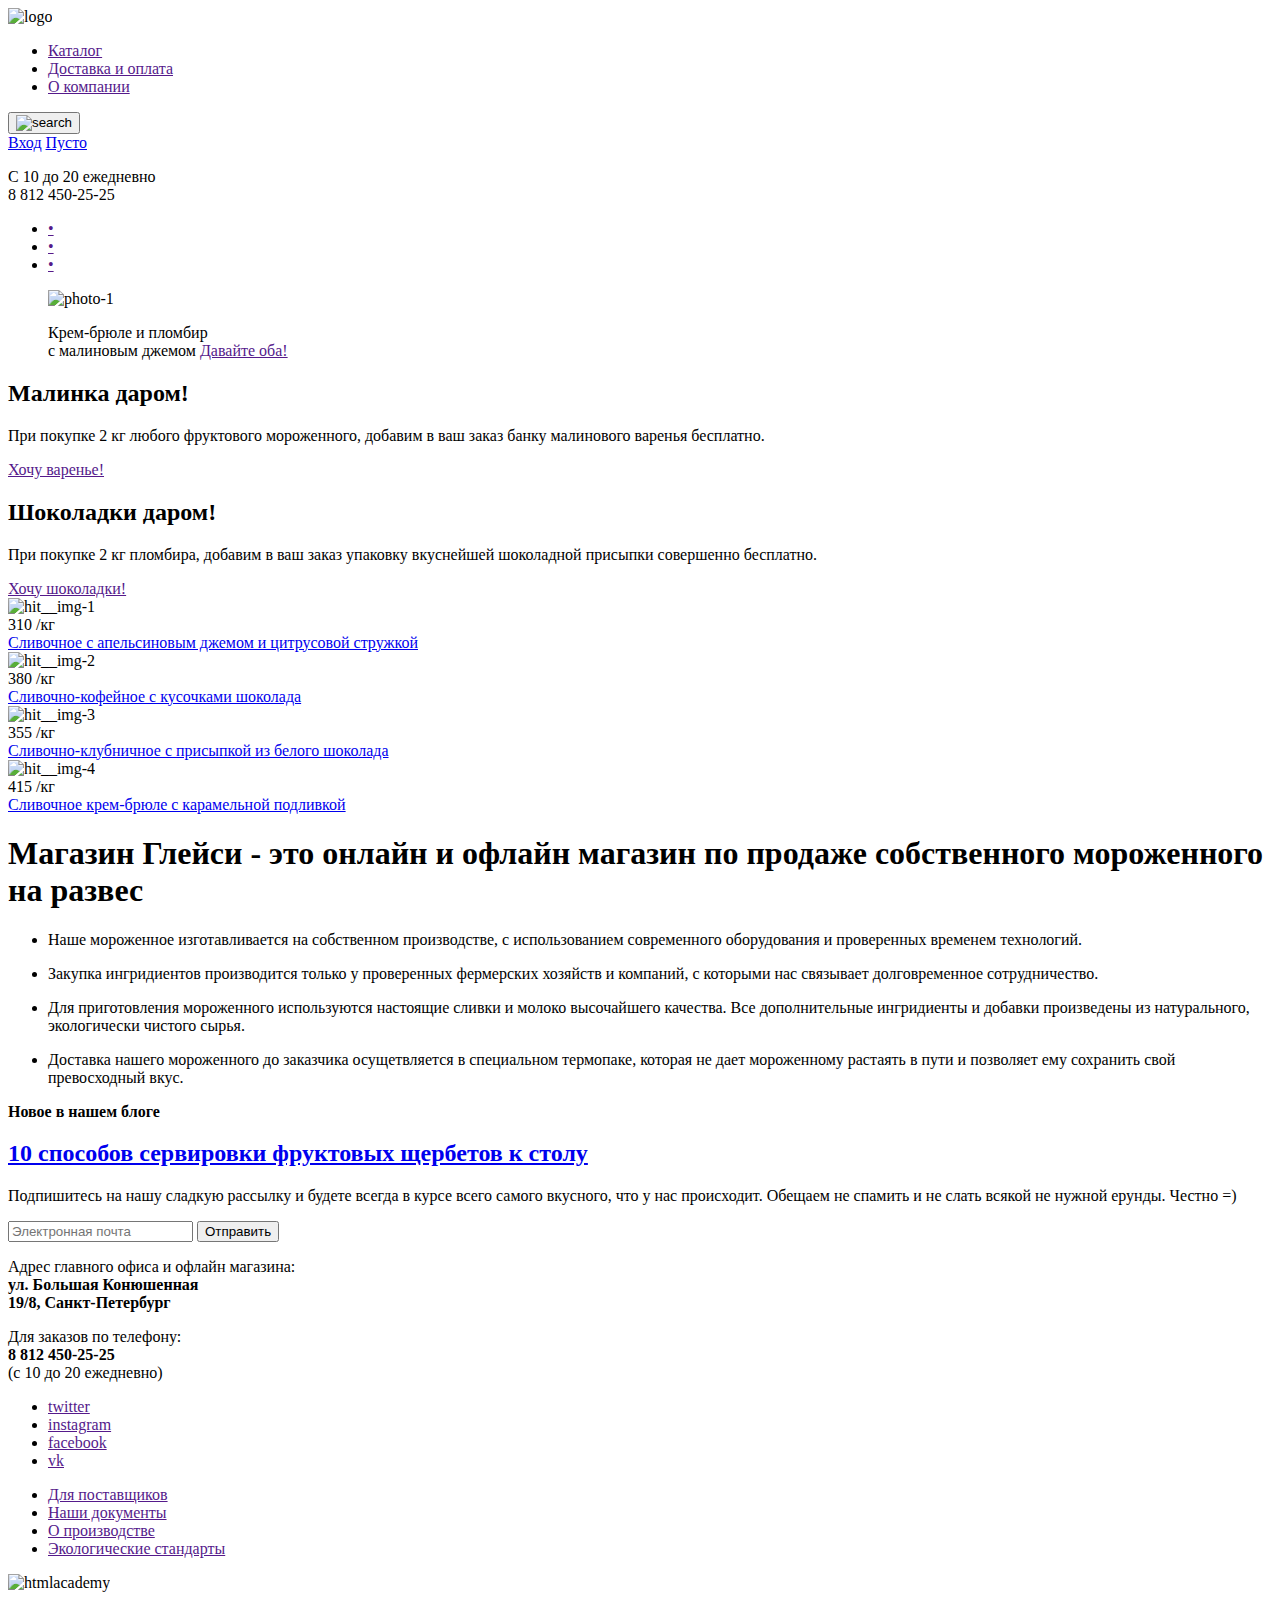
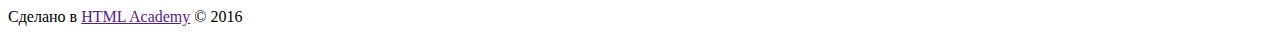
==== index.html @ 2b4bffb8 "first commit" ====
<!DOCTYPE html>
<html lang="ru">
	<head>
		<meta charset="utf-8">
		<title>HTML Academy: Глейси</title>
	</head>
	<body>
		<header class="header">
			<div class="header__logo">
				<img src="http://placehold.it/120x50" width="120" height="50" alt="logo">
			</div>
			<nav class="header-topmenu">
				<ul class="header__topmenu-list">
					<li><a href="">Каталог</a></li>
					<li><a href="">Доставка и оплата</a></li>
					<li><a href="">О компании</a></li>
				</ul>
			</nav>
			<div class="header__btns-block">
				<button class="header__search"><img src="http://placehold.it/20x20" width="20" height="20" alt="search">
			</div></button>
				<a href="#" class="header__login">Вход</a>
				<a href="#" class="header__cart">Пусто</a>
			</div>
			<div class="header__worktime">
				<p>С 10 до 20 ежедневно<br>
					<span>8 812 450-25-25</span>
				</p>
			</div>
		</header>

		<main class="content">
			<section class="slider">
				<ul class="slider__nav">
					<li class="slider__list-1 active"><a href="">&#8226;</a></li>
					<li class="slider__list-2"><a href="">&#8226;</a></li>
					<li class="slider__list-3"><a href="">&#8226;</a></li>
				</ul>
				<figure class="slider__images">
					<img class="slider__img" src="http://placehold.it/800x600.jpg" width="800" height="600" alt="photo-1" />
					<figcaption>
						<p>Крем-брюле и пломбир<br>
						с малиновым джемом
							<a class="slider__readmore" href="">Давайте оба!</a>
						</p>
					</figcaption>
				</figure>
			</section>

			<section class="actions">
				<div class="actions__leftban">
					<h2 class="actions__leftban-header">Малинка даром!</h2>
					<p class="actions__leftban-desc">При покупке 2 кг любого фруктового мороженного, добавим в ваш заказ банку малинового варенья бесплатно.</p>
					<a class="actions__leftban-link" href="">Хочу варенье!</a>
				</div>
				<div class="actions__rightban">
					<h2 class="actions__rightban-header">Шоколадки даром!</h2>
					<p class="actions__rightban-desc">При покупке 2 кг пломбира, добавим в ваш заказ упаковку вкуснейшей шоколадной присыпки совершенно бесплатно.</p>
					<a class="actions__rightban-link" href="">Хочу шоколадки!</a>
				</div>
			</section>

			<section class="hits">
				<div class="hit__item">
					<div class="hit__img">
						<img src="http://placehold.it/350x350.jpg" width="350" height="350" alt="hit__img-1">
					</div>
					<div class="hit__price">310 /кг</div>
					<div class="hit__desc"><a href="#">Сливочное с апельсиновым джемом и цитрусовой стружкой</a></div>
				</div>
				<div class="hit__item">
					<div class="hit__img">
						<img src="http://placehold.it/350x350.jpg" width="350" height="350" alt="hit__img-2">
					</div>
					<div class="hit__price">380 /кг</div>
					<div class="hit__desc"><a href="#">Сливочно-кофейное с кусочками шоколада</a></div>
				</div>
				<div class="hit__item">
					<div class="hit__img">
						<img src="http://placehold.it/350x350.jpg" width="350" height="350" alt="hit__img-3">
					</div>
					<div class="hit__price">355  /кг</div>
					<div class="hit__desc"><a href="#">Сливочно-клубничное с присыпкой из белого шоколада</a></div>
				</div>
				<div class="hit__item">
					<div class="hit__img">
						<img src="http://placehold.it/350x350.jpg" width="350" height="350" alt="hit__img-4">
					</div>
					<div class="hit__price">415 /кг</div>
					<div class="hit__desc"><a href="#">Сливочное крем-брюле с карамельной подливкой</a></div>
				</div>
			</section>

			<section class="about">
				<h1 class="about__header">
					Магазин Глейси - это онлайн и офлайн магазин по продаже собственного мороженного на развес
				</h1>
				<ul class="about__list">
					<li class="about__item-1">
						<p>
							<span class="about__icons"></span>
							Наше мороженное изготавливается на собственном производстве, с использованием современного оборудования и проверенных временем технологий.
						</p>
					</li>
					<li class="about__item-2">
						<p>
							<span class="about__icons"></span>
							Закупка ингридиентов производится только у проверенных фермерских хозяйств и компаний, с которыми нас связывает долговременное сотрудничество.
						</p>
					</li>
					<li class="about__item-3">
						<p>
							<span class="about__icons"></span>
							Для приготовления мороженного используются настоящие сливки и молоко высочайшего качества. Все дополнительные ингридиенты и добавки произведены из натурального, экологически чистого сырья.
						</p>
					</li>
					<li class="about__item-4">
						<p>
							<span class="about__icons"></span>
							Доставка нашего мороженного до заказчика осущетвляется в специальном термопаке, которая не дает мороженному растаять в пути и позволяет ему сохранить свой превосходный вкус.
						</p>
					</li>
				</ul>
			</section>

			<section class="news">
				<div class="news__last">
				<b class="news__name">Новое в нашем блоге</b>
				<h2 class="news__header">
					<a href="#">10 способов сервировки фруктовых щербетов к столу</a>
				</h2>
				</div>
				<div class="news__sendmail">
					<p>Подпишитесь на нашу сладкую рассылку и будете всегда в курсе всего самого вкусного, что у нас происходит. Обещаем не спамить и не слать всякой не нужной ерунды. Честно =)</p>
					<form action="#" class="news__form" method="post">
						<input type="text" name="email" placeholder="Электронная почта">
						<button type="submit">Отправить</button>
					</form>
				</div>
			</section>

			<section class="map">
				<div class="map__script">
					<script>

					</script>
				</div>
				<div class="map__address">
					<p>Адрес главного офиса и офлайн магазина:<br>
						<strong>ул. Большая Конюшенная<br>
						19/8, Санкт-Петербург</strong>
					</p>
					<p>Для заказов по телефону:<br>
						<strong>8 812 450-25-25</strong><br>
						(с 10 до 20 ежедневно)
					</p>
					<a href="" class="map__form-link"></a>
				</div>
			</section>

		</main>

		<footer class="footer">
			<div class="footer__social">
				<ul class="footer__social-list">
					<li><a class="footer__social-link footer__twitter" href="">twitter</a></li>
					<li><a class="footer__social-link footer__instagram" href="">instagram</a></li>
					<li><a class="footer__social-link footer__facebook" href="">facebook</a></li>
					<li><a class="footer__social-link footer__vk" href="">vk</a></li>
				</ul>
			</div>
			<nav class="footer__bootmenu">
				<ul class="footer__bootmenu-list">
					<li class="active"><a href="">Для поставщиков</a></li>
					<li><a href="">Наши документы</a></li>
					<li><a href="">О производстве</a></li>
					<li><a href="">Экологические стандарты</a></li>
				</ul>
			</nav>
			<div class="footer__copiright">
				<img src="http://placehold.it/120x50" width="80" height="40" alt="htmlacademy">
				<p>Сделано в <a href="">HTML Academy</a> &copy; 2016</p>
			</div>
		</footer>
	</body>
</html>
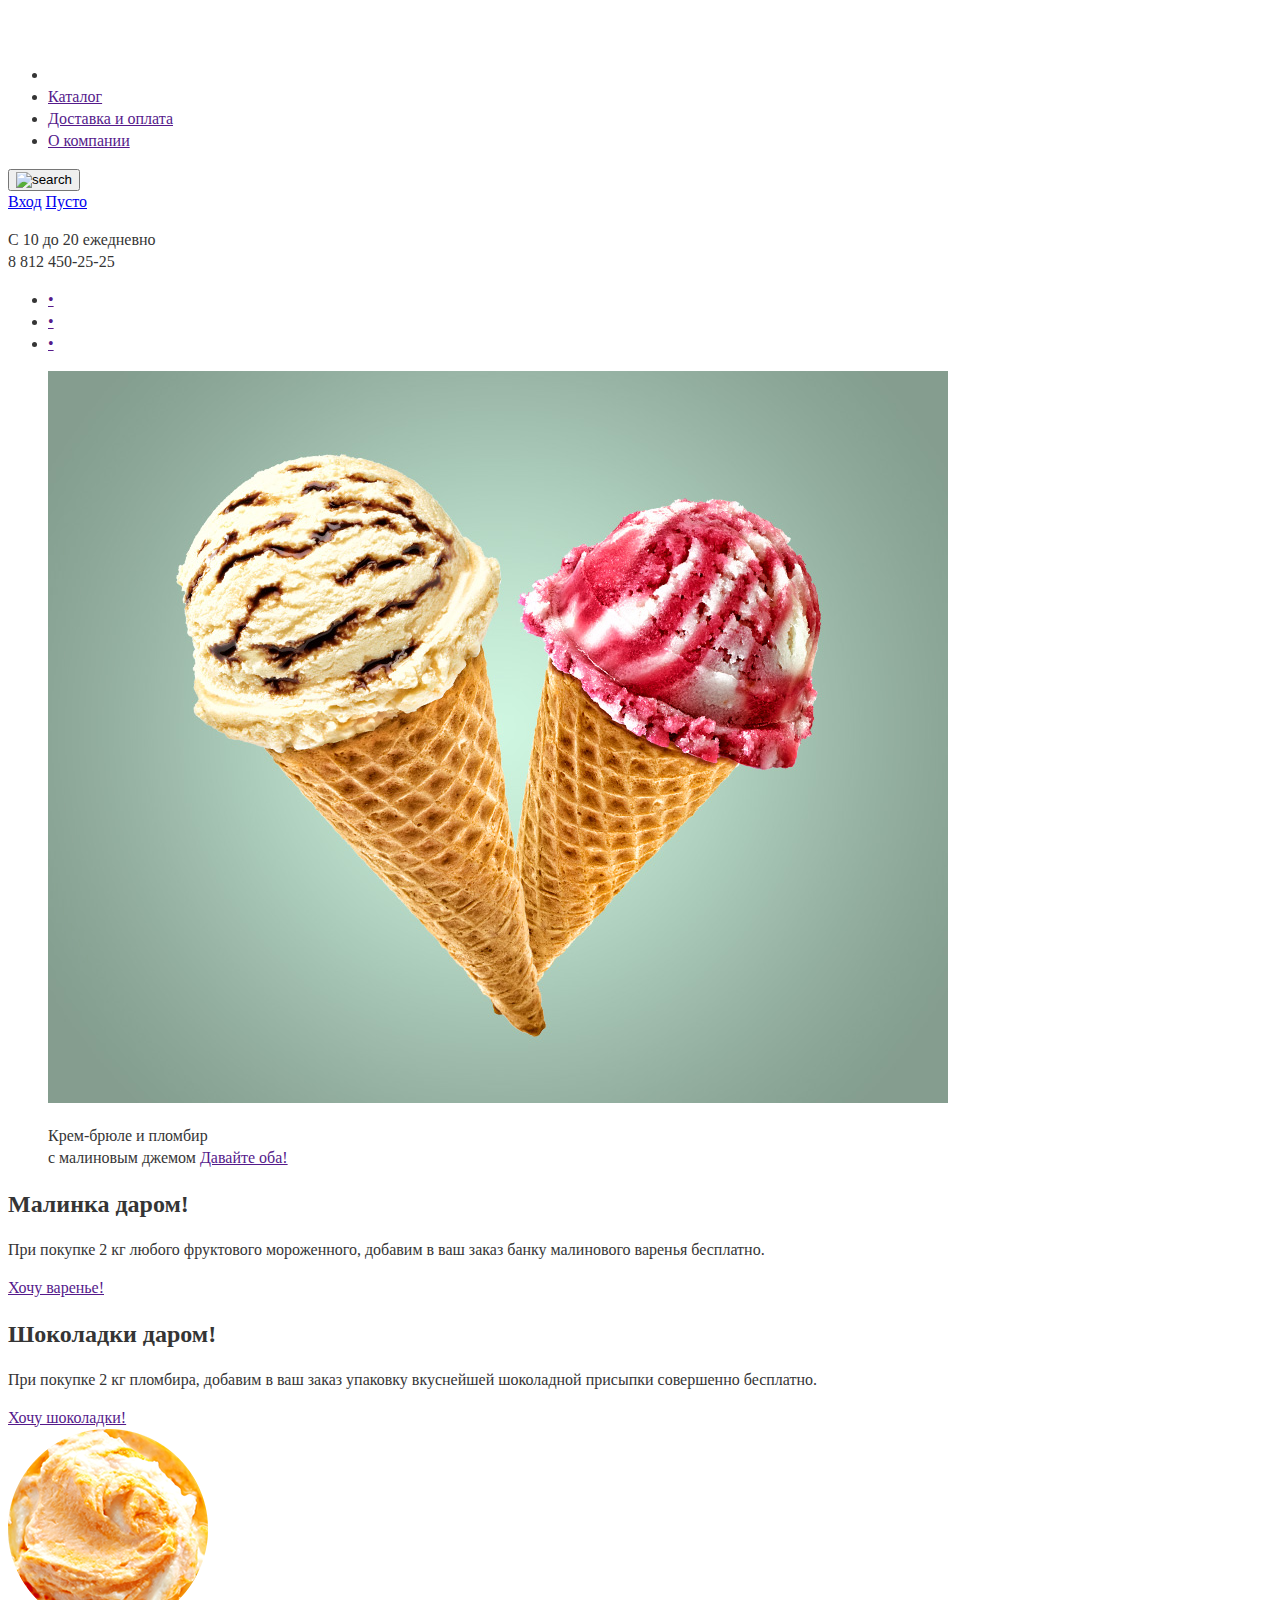
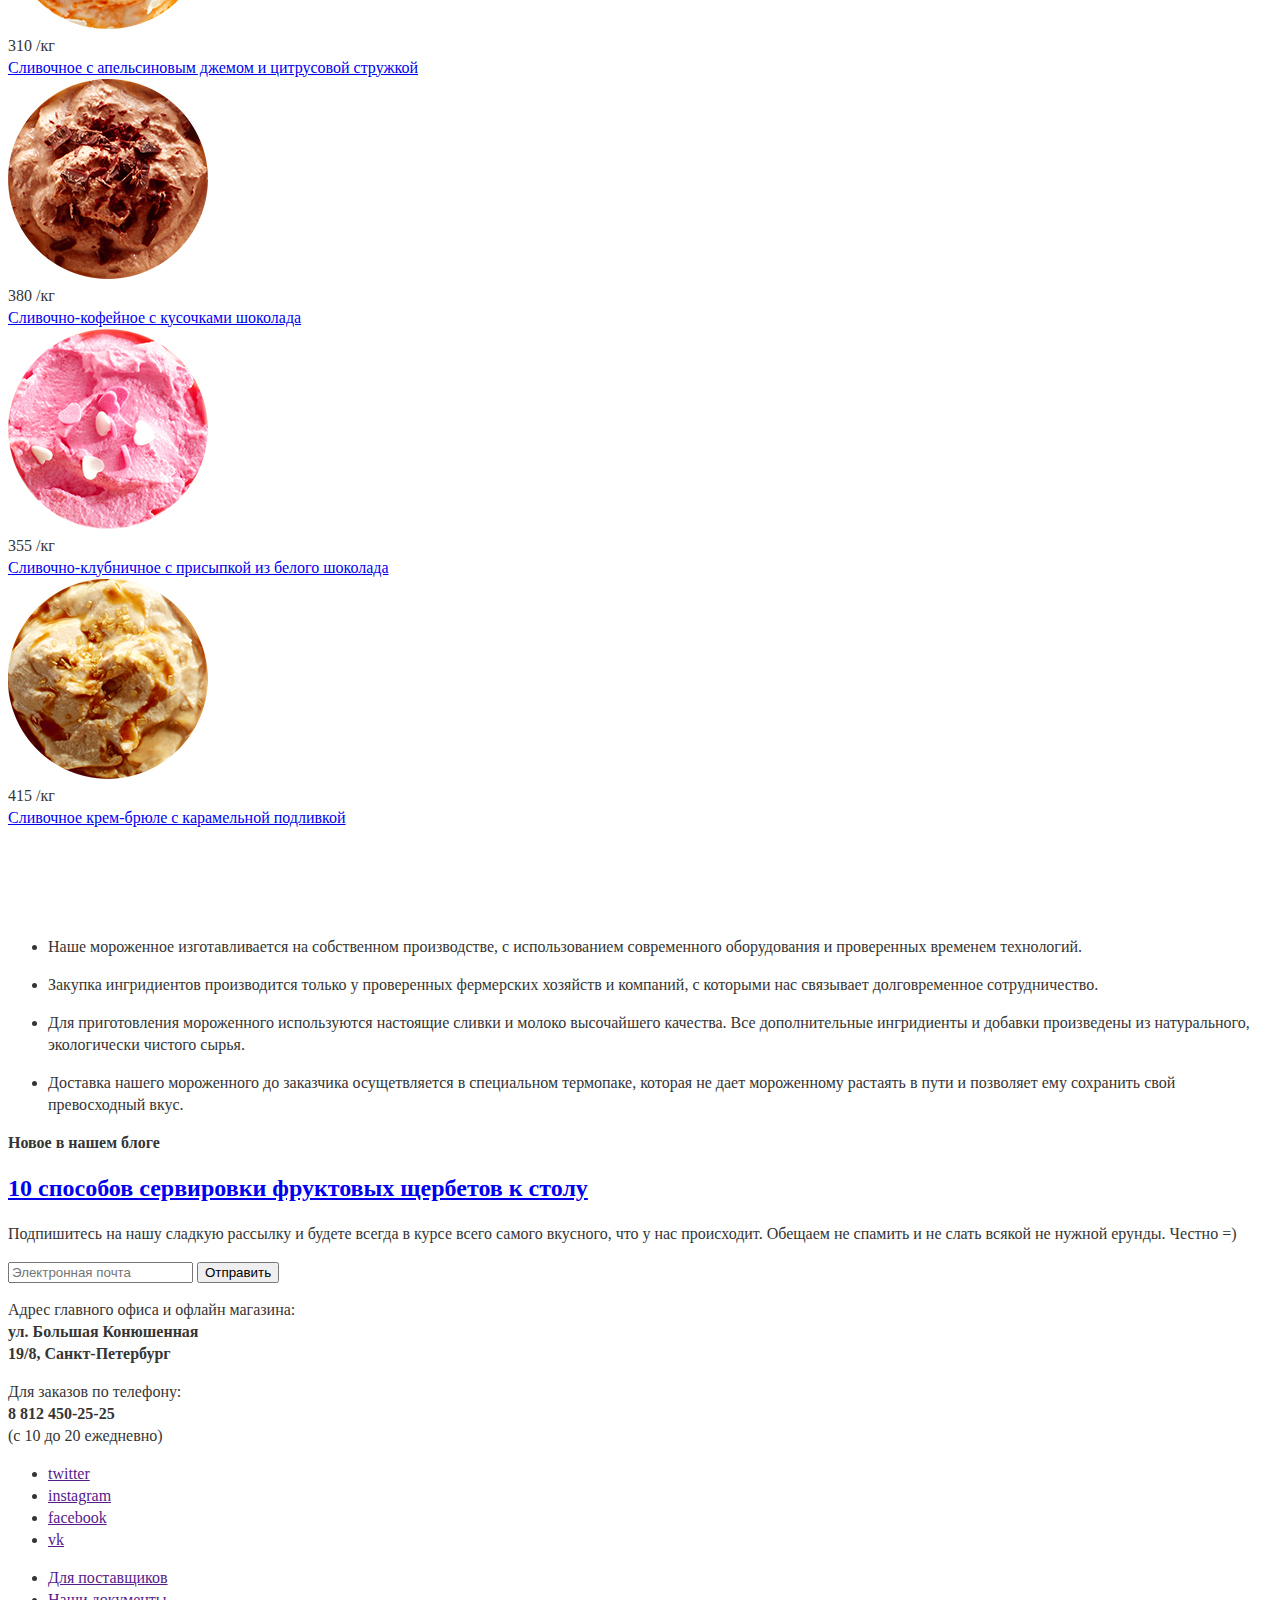
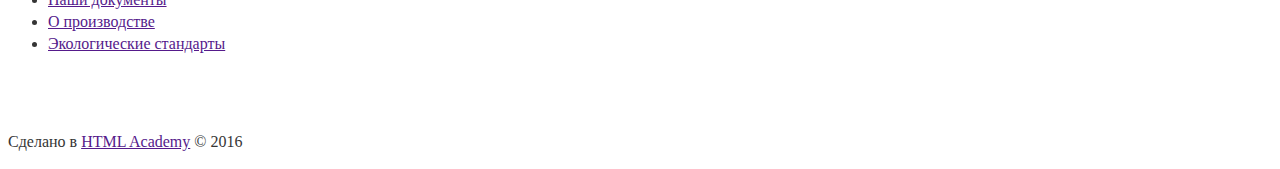
==== commit 602a2886: "photoshop for webmaster" ====
--- a/index.html
+++ b/index.html
@@ -2,15 +2,14 @@
 <html lang="ru">
 	<head>
 		<meta charset="utf-8">
+		<link rel="stylesheet" type="text/css" href="css/style.css" media="all" />
 		<title>HTML Academy: Глейси</title>
 	</head>
 	<body>
 		<header class="header">
-			<div class="header__logo">
-				<img src="http://placehold.it/120x50" width="120" height="50" alt="logo">
-			</div>
 			<nav class="header-topmenu">
 				<ul class="header__topmenu-list">
+					<li><a href=""><img src="img/logo.png" width="154" height="64" alt="Главная" /></a></li>
 					<li><a href="">Каталог</a></li>
 					<li><a href="">Доставка и оплата</a></li>
 					<li><a href="">О компании</a></li>
@@ -37,7 +36,7 @@
 					<li class="slider__list-3"><a href="">&#8226;</a></li>
 				</ul>
 				<figure class="slider__images">
-					<img class="slider__img" src="http://placehold.it/800x600.jpg" width="800" height="600" alt="photo-1" />
+					<img class="slider__img" src="img/slide-icecream-3.jpg" width="900" height="732" alt="photo-1" />
 					<figcaption>
 						<p>Крем-брюле и пломбир<br>
 						с малиновым джемом
@@ -63,28 +62,28 @@
 			<section class="hits">
 				<div class="hit__item">
 					<div class="hit__img">
-						<img src="http://placehold.it/350x350.jpg" width="350" height="350" alt="hit__img-1">
+						<img src="img/hit-ice-1.png" width="200" height="200" alt="hit__img-1">
 					</div>
 					<div class="hit__price">310 /кг</div>
 					<div class="hit__desc"><a href="#">Сливочное с апельсиновым джемом и цитрусовой стружкой</a></div>
 				</div>
 				<div class="hit__item">
 					<div class="hit__img">
-						<img src="http://placehold.it/350x350.jpg" width="350" height="350" alt="hit__img-2">
+						<img src="img/hit-ice-2.png" width="200" height="200" alt="hit__img-2">
 					</div>
 					<div class="hit__price">380 /кг</div>
 					<div class="hit__desc"><a href="#">Сливочно-кофейное с кусочками шоколада</a></div>
 				</div>
 				<div class="hit__item">
 					<div class="hit__img">
-						<img src="http://placehold.it/350x350.jpg" width="350" height="350" alt="hit__img-3">
+						<img src="img/hit-ice-3.png" width="200" height="200" alt="hit__img-3">
 					</div>
 					<div class="hit__price">355  /кг</div>
 					<div class="hit__desc"><a href="#">Сливочно-клубничное с присыпкой из белого шоколада</a></div>
 				</div>
 				<div class="hit__item">
 					<div class="hit__img">
-						<img src="http://placehold.it/350x350.jpg" width="350" height="350" alt="hit__img-4">
+						<img src="img/hit-ice-4.png" width="200" height="200" alt="hit__img-4">
 					</div>
 					<div class="hit__price">415 /кг</div>
 					<div class="hit__desc"><a href="#">Сливочное крем-брюле с карамельной подливкой</a></div>
@@ -178,7 +177,7 @@
 				</ul>
 			</nav>
 			<div class="footer__copiright">
-				<img src="http://placehold.it/120x50" width="80" height="40" alt="htmlacademy">
+				<img src="img/html-logo.png" width="108" height="38" alt="htmlacademy">
 				<p>Сделано в <a href="">HTML Academy</a> &copy; 2016</p>
 			</div>
 		</footer>
--- a/css/style.css
+++ b/css/style.css
@@ -0,0 +1,21 @@
+body {
+	font-size: 16px;
+	line-height: 22px;
+	font-family: 'Roboto Bold', 'Times New Roman', serif;
+	color: #353535;
+	font-weight: normal;
+}
+
+h1 {
+	font-size: 35px;
+	line-height: 30px;
+	font-family: 'Roboto Bold', 'Times New Roman', serif;
+	color: #ffffff;
+}
+
+h2 {
+	font-size: 24px;
+	line-height: 30px;
+	font-family: 'Roboto Bold', 'Times New Roman', serif;
+	color: #353535;
+}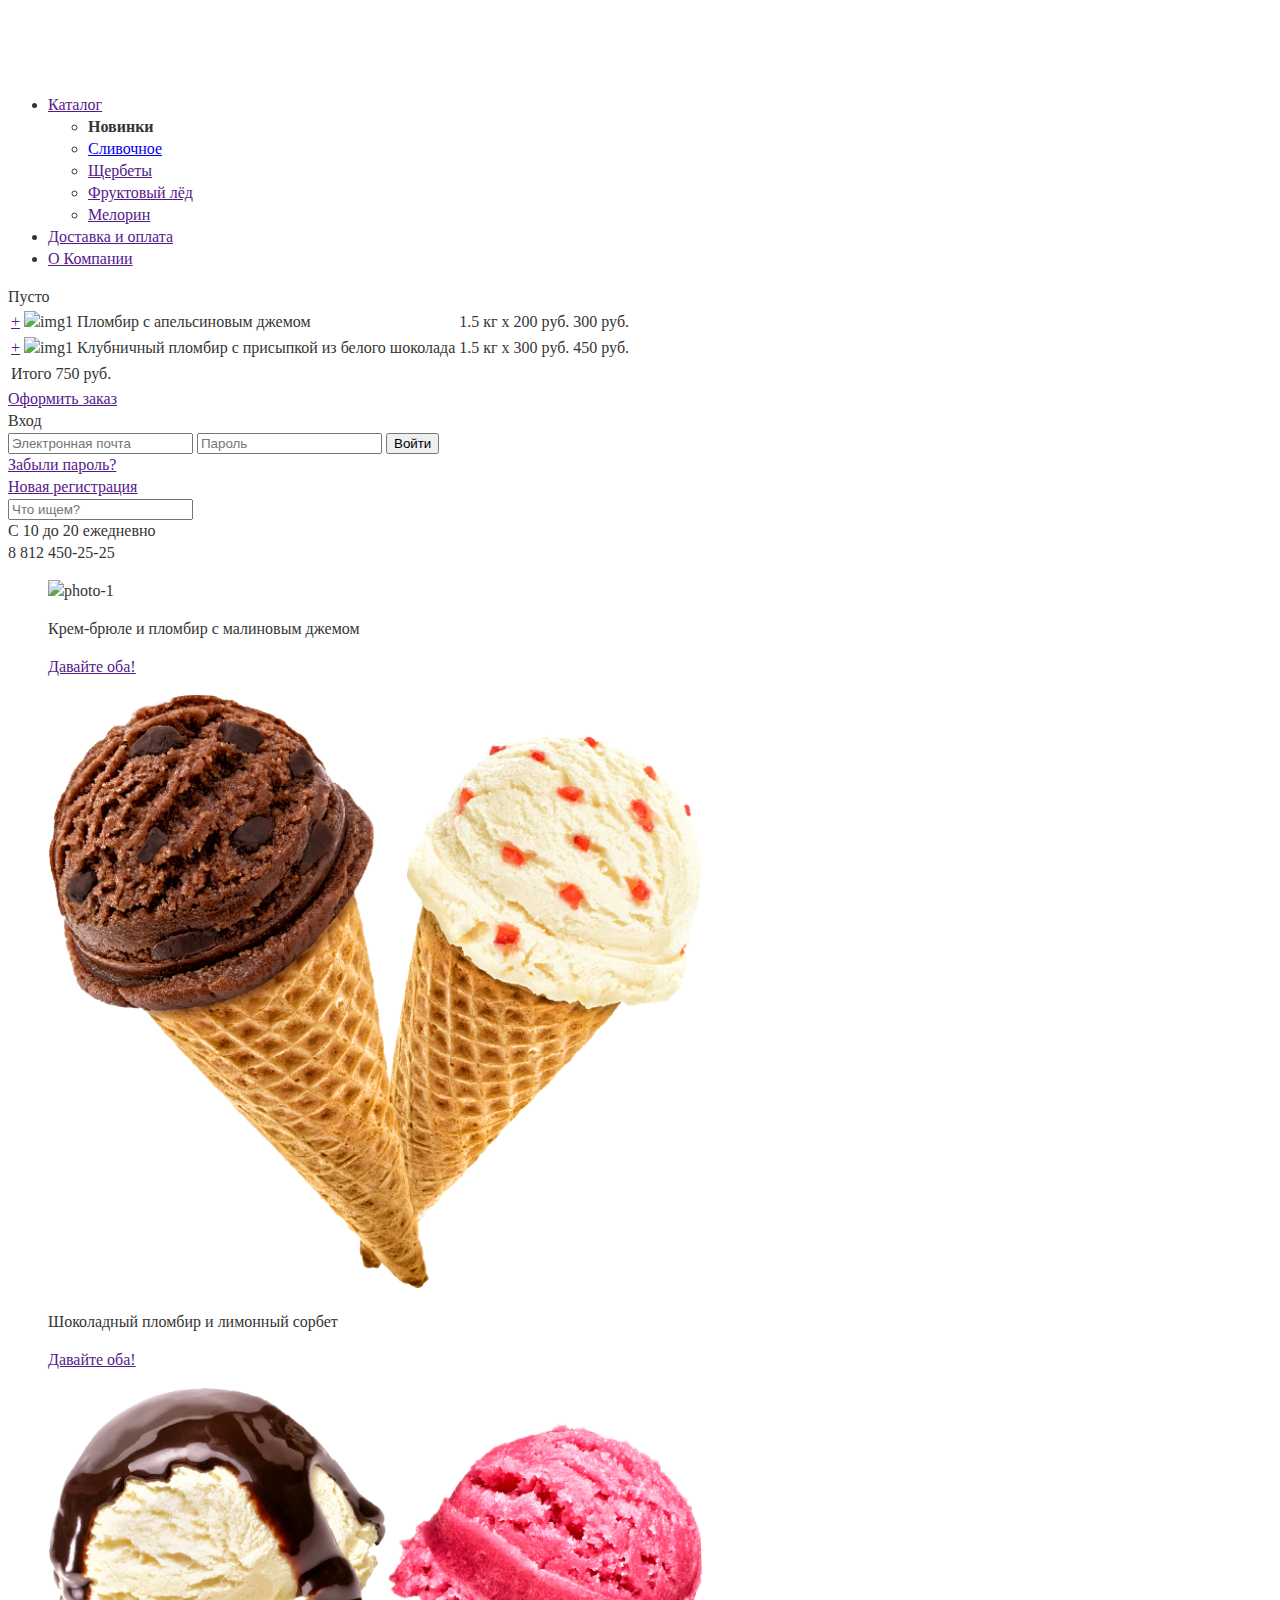
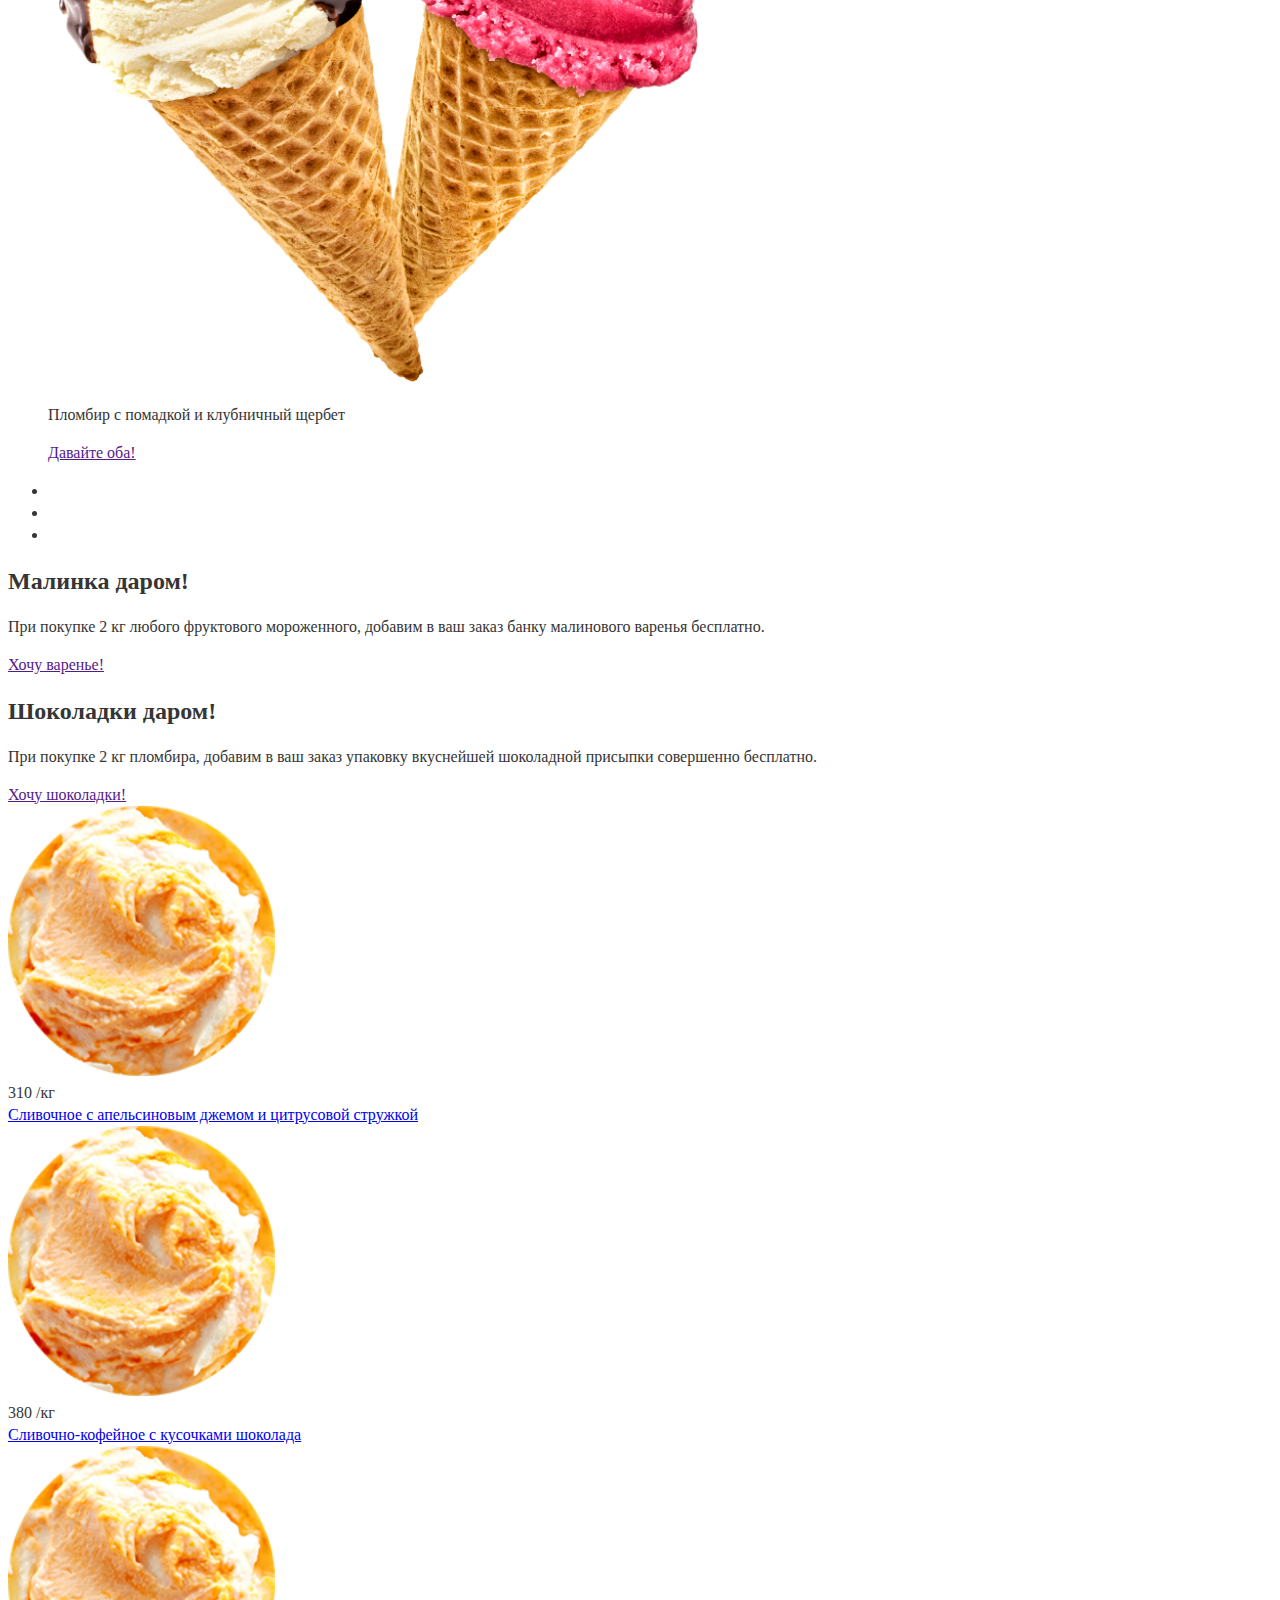
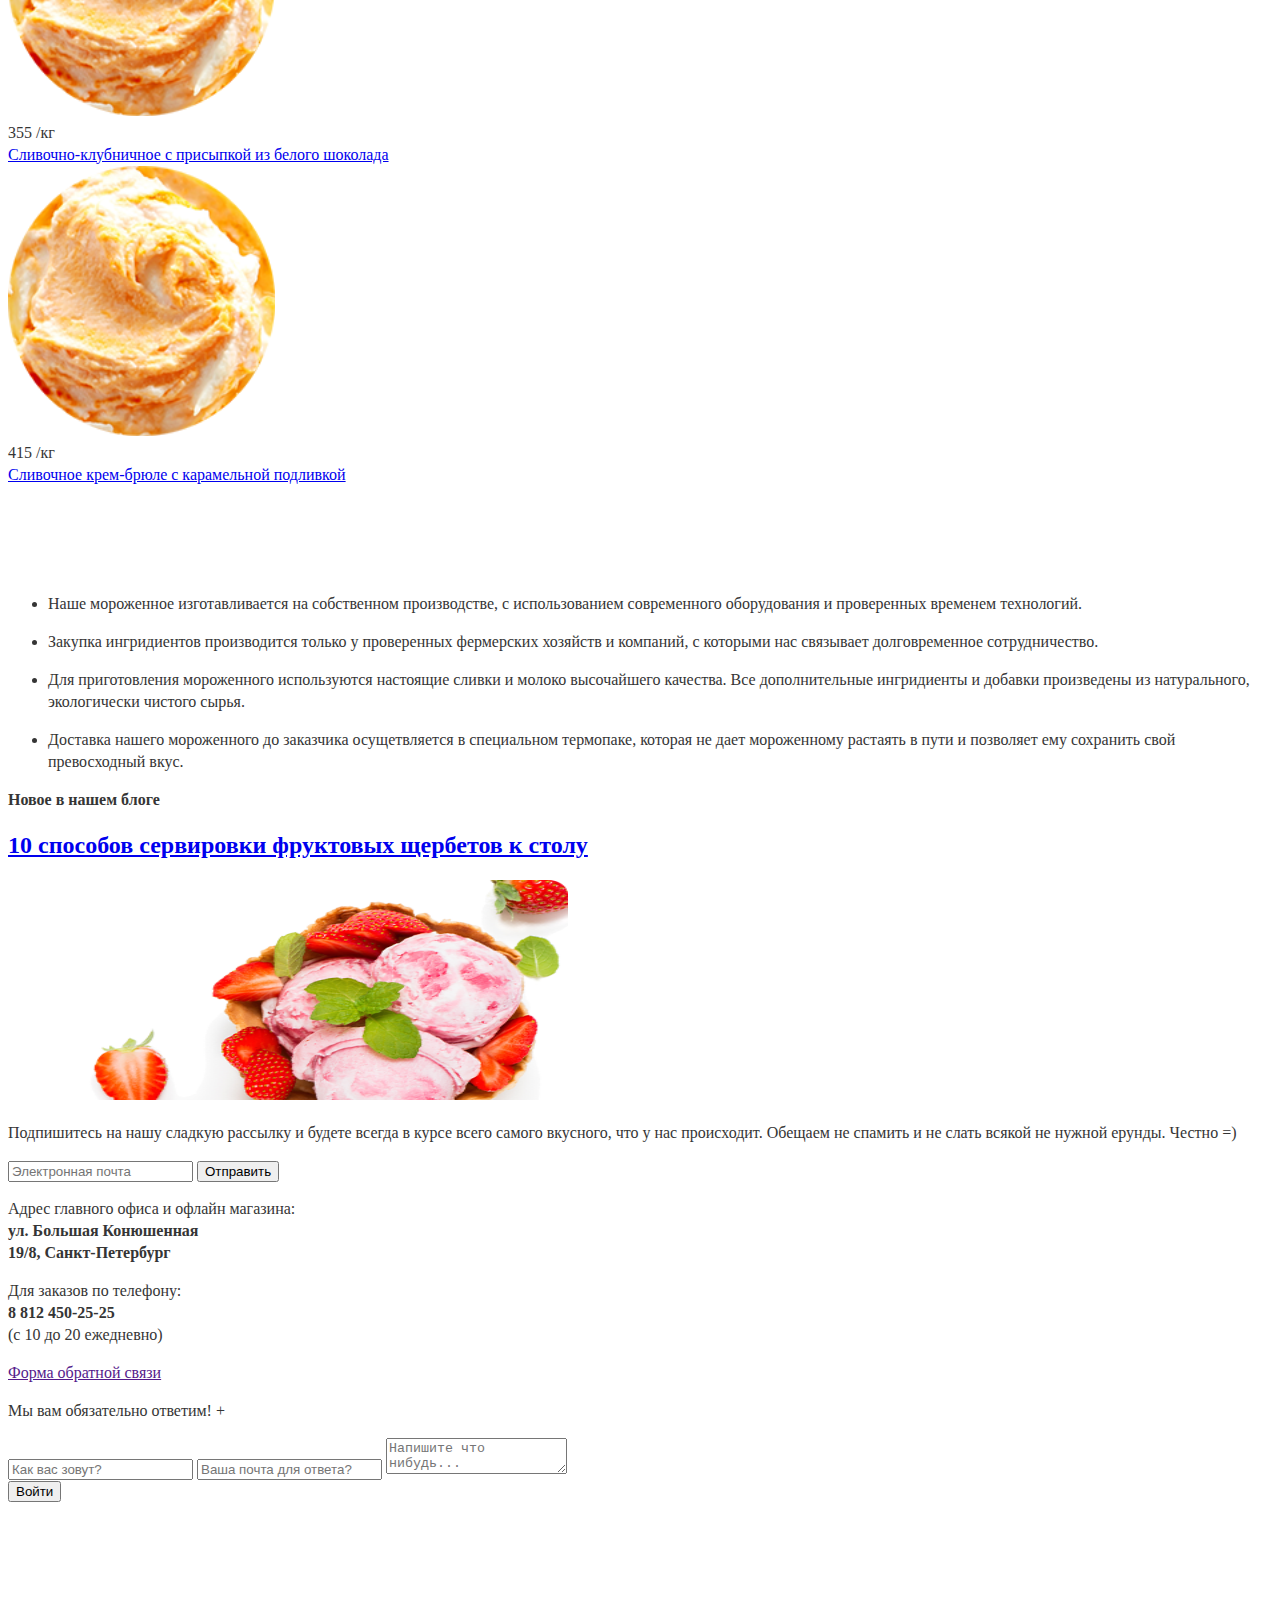
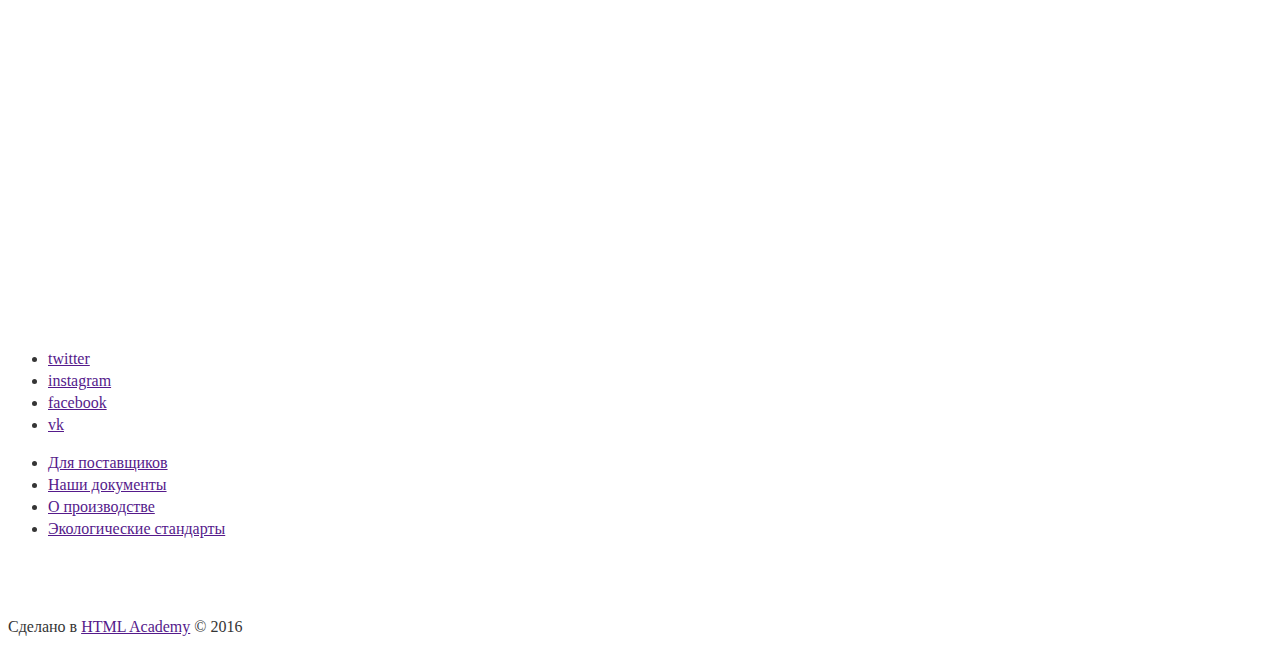
==== commit e9feb01d: "update slider header in index.html" ====
--- a/index.html
+++ b/index.html
@@ -2,91 +2,202 @@
 <html lang="ru">
 	<head>
 		<meta charset="utf-8">
+		<link href='https://fonts.googleapis.com/css?family=Roboto:400,900,700,500,300&subset=latin,cyrillic' rel='stylesheet' type='text/css'>
+		<link rel="stylesheet" type="text/css" href="css/normalize.css" media="all" />
 		<link rel="stylesheet" type="text/css" href="css/style.css" media="all" />
 		<title>HTML Academy: Глейси</title>
 	</head>
-	<body>
-		<header class="header">
-			<nav class="header-topmenu">
+	<body class="bg-1-light">
+		<div class="popup__overlay"></div>
+		<header class="page__header container">
+			<nav class="header__topmenu">
+				<span class="header__topmenu-logo"><img src="img/logo.png" width="154" height="64" alt="Главная" /></span>
+
 				<ul class="header__topmenu-list">
-					<li><a href=""><img src="img/logo.png" width="154" height="64" alt="Главная" /></a></li>
-					<li><a href="">Каталог</a></li>
+					<li class="active parent"><a href="">Каталог</a>
+						<ul>
+							<li><b>Новинки</b></li>
+							<li><a href="catalog.html">Сливочное</a></li>
+							<li><a href="">Щербеты</a></li>
+							<li class="active"><a href="">Фруктовый лёд</a></li>
+							<li><a href="">Мелорин</a></li>
+						</ul>
+					</li>
 					<li><a href="">Доставка и оплата</a></li>
-					<li><a href="">О компании</a></li>
+					<li><a href="">О Компании</a></li>
 				</ul>
 			</nav>
-			<div class="header__btns-block">
-				<button class="header__search"><img src="http://placehold.it/20x20" width="20" height="20" alt="search">
-			</div></button>
-				<a href="#" class="header__login">Вход</a>
-				<a href="#" class="header__cart">Пусто</a>
-			</div>
-			<div class="header__worktime">
-				<p>С 10 до 20 ежедневно<br>
-					<span>8 812 450-25-25</span>
-				</p>
+			<div class="header__info">
+				<div class="header__info-btns">
+					<div class="header__info-cart">
+						<i class="icon-cart"></i>
+						Пусто
+
+						<div class="header__cart-list">
+							<table class="header__products-list">
+								<tbody>
+									<tr>
+										<td class="header__product-del">
+											<a href="">+</a>
+										</td>
+										<td class="header__product-img">
+											<img src="img/cart-img1.png" height="33" width="33" alt="img1">
+										</td>
+										<td class="header__product-name">
+											Пломбир с апельсиновым джемом
+										</td>
+										<td class="header__product-price">
+											1.5 кг <span>х 200 руб.</span>
+										</td>
+										<td class="header__product-summ">
+											300 руб.
+										</td>
+									</tr>
+									<tr>
+										<td class="header__product-del">
+											<a href="">+</a>
+										</td>
+										<td class="header__product-img">
+											<img src="img/cart-img2.png" height="33" width="33" alt="img1">
+										</td>
+										<td class="header__product-name">
+											Клубничный пломбир с присыпкой из белого шоколада
+										</td>
+										<td class="header__product-price">
+											1.5 кг <span>х 300 руб.</span>
+										</td>
+										<td class="header__product-summ">
+											450 руб.
+										</td>
+									</tr>
+								</tbody>
+								<tboot>
+									<tr>
+										<td class="header__products-summ" colspan="5">
+											Итого 750 руб.
+										</td>
+									</tr>
+								</tboot>
+							</table>
+							<a href="" class="header__cart-get">Оформить заказ</a>
+						</div>
+					</div>
+					<div href="#" class="header__info-login">
+						<i class="icon-login"></i>
+						Вход
+
+						<form action="" class="header__login-form">
+							<input class="header__login-mail" type="text" placeholder="Электронная почта">
+							<input class="header__login-passwd" type="text" placeholder="Пароль">
+							<button class="header__login-submit">Войти</button>
+							<div class="header__login-links">
+								<a href="">Забыли пароль?</a><br>
+								<a href="">Новая регистрация</a>
+							</div>
+						</form>
+					</div>
+					<div class="header__info-search">
+						<i class="icon-search"></i>
+
+						<form action="" class="header__search-form" method="post">
+							<input type="text" class="header__search-input" placeholder="Что ищем?">
+						</form>
+					</div>
+				</div>
+				<div class="header__info-worktime">
+					С 10 до 20 ежедневно<br>
+						<span>8 812 450-25-25</span>
+				</div>
 			</div>
 		</header>
 
-		<main class="content">
+		<main class="content container">
 			<section class="slider">
-				<ul class="slider__nav">
-					<li class="slider__list-1 active"><a href="">&#8226;</a></li>
-					<li class="slider__list-2"><a href="">&#8226;</a></li>
-					<li class="slider__list-3"><a href="">&#8226;</a></li>
-				</ul>
-				<figure class="slider__images">
-					<img class="slider__img" src="img/slide-icecream-3.jpg" width="900" height="732" alt="photo-1" />
-					<figcaption>
-						<p>Крем-брюле и пломбир<br>
-						с малиновым джемом
-							<a class="slider__readmore" href="">Давайте оба!</a>
-						</p>
+				<figure class="slider__images slide-1 active">
+					<img class="slider__img" src="img/slide-icecream-1.png" width="655" height="595" alt="photo-1" />
+					<figcaption class="slider__desc">
+						<p>Крем-брюле и пломбир с малиновым джемом</p>
+						<a class="readmore" href="">Давайте оба!</a>
 					</figcaption>
 				</figure>
+				<figure class="slider__images slide-2">
+					<img class="slider__img" src="img/slide-icecream-2.png" width="655" height="595" alt="photo-2" />
+					<figcaption class="slider__desc">
+						<p>Шоколадный пломбир и лимонный сорбет</p>
+						<a class="readmore" href="">Давайте оба!</a>
+					</figcaption>
+				</figure>
+				<figure class="slider__images slide-3">
+					<img class="slider__img" src="img/slide-icecream-3.png" width="655" height="595" alt="photo-3" />
+					<figcaption class="slider__desc">
+						<p>Пломбир с помадкой и клубничный щербет</p>
+						<a class="readmore" href="">Давайте оба!</a>
+					</figcaption>
+				</figure>
+				<ul class="slider__nav">
+					<li class="slider__li btn-slide-1 active"><span href=""></span></li>
+					<li class="slider__li btn-slide-2"><span href=""></span></li>
+					<li class="slider__li btn-slide-3"><span href=""></span></li>
+				</ul>
 			</section>
 
 			<section class="actions">
-				<div class="actions__leftban">
-					<h2 class="actions__leftban-header">Малинка даром!</h2>
-					<p class="actions__leftban-desc">При покупке 2 кг любого фруктового мороженного, добавим в ваш заказ банку малинового варенья бесплатно.</p>
-					<a class="actions__leftban-link" href="">Хочу варенье!</a>
-				</div>
-				<div class="actions__rightban">
-					<h2 class="actions__rightban-header">Шоколадки даром!</h2>
-					<p class="actions__rightban-desc">При покупке 2 кг пломбира, добавим в ваш заказ упаковку вкуснейшей шоколадной присыпки совершенно бесплатно.</p>
-					<a class="actions__rightban-link" href="">Хочу шоколадки!</a>
-				</div>
-			</section>
-
-			<section class="hits">
-				<div class="hit__item">
-					<div class="hit__img">
-						<img src="img/hit-ice-1.png" width="200" height="200" alt="hit__img-1">
-					</div>
-					<div class="hit__price">310 /кг</div>
-					<div class="hit__desc"><a href="#">Сливочное с апельсиновым джемом и цитрусовой стружкой</a></div>
-				</div>
-				<div class="hit__item">
-					<div class="hit__img">
-						<img src="img/hit-ice-2.png" width="200" height="200" alt="hit__img-2">
-					</div>
-					<div class="hit__price">380 /кг</div>
-					<div class="hit__desc"><a href="#">Сливочно-кофейное с кусочками шоколада</a></div>
-				</div>
-				<div class="hit__item">
-					<div class="hit__img">
-						<img src="img/hit-ice-3.png" width="200" height="200" alt="hit__img-3">
-					</div>
-					<div class="hit__price">355  /кг</div>
-					<div class="hit__desc"><a href="#">Сливочно-клубничное с присыпкой из белого шоколада</a></div>
-				</div>
-				<div class="hit__item">
-					<div class="hit__img">
-						<img src="img/hit-ice-4.png" width="200" height="200" alt="hit__img-4">
-					</div>
-					<div class="hit__price">415 /кг</div>
-					<div class="hit__desc"><a href="#">Сливочное крем-брюле с карамельной подливкой</a></div>
+				<div class="actions__item block-left">
+					<h2 class="actions__header">Малинка даром!</h2>
+					<p class="actions__desc">При покупке 2 кг любого фруктового мороженного, добавим в ваш заказ банку малинового варенья бесплатно.</p>
+					<a class="actions__link" href="">Хочу варенье!</a>
+				</div>
+				<div class="actions__item block-right">
+					<h2 class="actions__header">Шоколадки даром!</h2>
+					<p class="actions__desc">При покупке 2 кг пломбира, добавим в ваш заказ упаковку вкуснейшей шоколадной присыпки совершенно бесплатно.</p>
+					<a class="actions__link" href="">Хочу шоколадки!</a>
+				</div>
+			</section>
+
+			<section class="catalog">
+				<div class="catalog__item hit">
+					<div class="catalog__img">
+						<img src="img/hit-ice-1.png" width="267" height="270" alt="hit__img-1">
+					</div>
+					<div class="catalog__price">
+						310 <b></b>/кг
+					</div>
+					<div class="catalog__desc">
+						<a href="#">Сливочное с апельсиновым джемом и цитрусовой стружкой</a>
+					</div>
+				</div>
+				<div class="catalog__item hit">
+					<div class="catalog__img">
+						<img src="img/hit-ice-1.png" width="267" height="270" alt="hit__img-2">
+					</div>
+					<div class="catalog__price">
+						380 <b></b>/кг
+					</div>
+					<div class="catalog__desc">
+						<a href="#">Сливочно-кофейное с кусочками шоколада</a>
+					</div>
+				</div>
+				<div class="catalog__item hit">
+					<div class="catalog__img">
+						<img src="img/hit-ice-1.png" width="267" height="270" alt="hit__img-3">
+					</div>
+					<div class="catalog__price">
+						355 <b></b>/кг
+					</div>
+					<div class="catalog__desc">
+						<a href="#">Сливочно-клубничное с присыпкой из белого шоколада</a>
+					</div>
+				</div>
+				<div class="catalog__item hit">
+					<div class="catalog__img">
+						<img src="img/hit-ice-1.png" width="267" height="270" alt="hit__img-4">
+					</div>
+					<div class="catalog__price">
+						415 <b></b>/кг
+					</div>
+					<div class="catalog__desc">
+						<a href="#">Сливочное крем-брюле с карамельной подливкой</a>
+					</div>
 				</div>
 			</section>
 
@@ -95,71 +206,118 @@
 					Магазин Глейси - это онлайн и офлайн магазин по продаже собственного мороженного на развес
 				</h1>
 				<ul class="about__list">
-					<li class="about__item-1">
-						<p>
-							<span class="about__icons"></span>
-							Наше мороженное изготавливается на собственном производстве, с использованием современного оборудования и проверенных временем технологий.
+					<li class="about__item">
+						<span class="about__icon icon-ice"></span>
+						<p>Наше мороженное изготавливается на собственном производстве, с использованием современного оборудования и проверенных временем технологий.</p>
+					</li>
+					<li class="about__item">
+						<span class="about__icon icon-cow"></span>
+						<p>Закупка ингридиентов производится только у проверенных фермерских хозяйств и компаний, с которыми нас связывает долговременное сотрудничество.
 						</p>
 					</li>
-					<li class="about__item-2">
-						<p>
-							<span class="about__icons"></span>
-							Закупка ингридиентов производится только у проверенных фермерских хозяйств и компаний, с которыми нас связывает долговременное сотрудничество.
-						</p>
-					</li>
-					<li class="about__item-3">
-						<p>
-							<span class="about__icons"></span>
-							Для приготовления мороженного используются настоящие сливки и молоко высочайшего качества. Все дополнительные ингридиенты и добавки произведены из натурального, экологически чистого сырья.
-						</p>
-					</li>
-					<li class="about__item-4">
-						<p>
-							<span class="about__icons"></span>
-							Доставка нашего мороженного до заказчика осущетвляется в специальном термопаке, которая не дает мороженному растаять в пути и позволяет ему сохранить свой превосходный вкус.
-						</p>
+					<li class="about__item">
+						<span class="about__icon icon-leaf"></span>
+						<p>Для приготовления мороженного используются настоящие сливки и молоко высочайшего качества. Все дополнительные ингридиенты и добавки произведены из натурального, экологически чистого сырья.</p>
+					</li>
+					<li class="about__item">
+						<span class="about__icon icon-greed"></span>
+						<p>Доставка нашего мороженного до заказчика осущетвляется в специальном термопаке, которая не дает мороженному растаять в пути и позволяет ему сохранить свой превосходный вкус.</p>
 					</li>
 				</ul>
 			</section>
 
 			<section class="news">
-				<div class="news__last">
-				<b class="news__name">Новое в нашем блоге</b>
-				<h2 class="news__header">
-					<a href="#">10 способов сервировки фруктовых щербетов к столу</a>
-				</h2>
-				</div>
+				<div class="news__lastnews">
+				<div class="news__lastnews-info">
+					<b class="news__name">Новое в нашем блоге</b>
+					<h2 class="news__header">
+						<a href="#">10 способов сервировки фруктовых щербетов к столу</a>
+					</h2>
+				</div>
+				<img src="img/banner-1.png" width="560" height="220" alt="new">
+				</div>
+
 				<div class="news__sendmail">
 					<p>Подпишитесь на нашу сладкую рассылку и будете всегда в курсе всего самого вкусного, что у нас происходит. Обещаем не спамить и не слать всякой не нужной ерунды. Честно =)</p>
 					<form action="#" class="news__form" method="post">
-						<input type="text" name="email" placeholder="Электронная почта">
-						<button type="submit">Отправить</button>
+						<input class="news__input-mail" type="email" name="email" placeholder="Электронная почта">
+						<button class="news__btn-submit" type="submit">Отправить</button>
 					</form>
 				</div>
-			</section>
-
-			<section class="map">
-				<div class="map__script">
-					<script>
-
-					</script>
-				</div>
+
 				<div class="map__address">
 					<p>Адрес главного офиса и офлайн магазина:<br>
-						<strong>ул. Большая Конюшенная<br>
+						<strong class="map__strong-taddr">ул. Большая Конюшенная<br>
 						19/8, Санкт-Петербург</strong>
 					</p>
 					<p>Для заказов по телефону:<br>
-						<strong>8 812 450-25-25</strong><br>
+						<strong class="map__strong-tel">8 812 450-25-25</strong><br>
 						(с 10 до 20 ежедневно)
 					</p>
-					<a href="" class="map__form-link"></a>
+					<a href="" class="map__form-link">
+						Форма обратной связи
+					</a>
 				</div>
 			</section>
 
 		</main>
 
-		<footer class="footer">
+		<section class="map">
+
+			<div class="map__modal">
+				<p class="map__modal-header">Мы вам обязательно ответим!
+					<span class="map__modal-close">+</span>
+				</p>
+				<form class="map__modal-form" action="#" method="post">
+					<input class="map__modal-name" type="text" name="name" placeholder="Как вас зовут?">
+					<input class="map__modal-mail" type="mail"  name="mail" placeholder="Ваша почта для ответа?">
+					<textarea class="map__modal-message" name="message" placeholder="Напишите что нибудь..."></textarea><br>
+					<button class="map__modal-submit" type="submit">Войти</button>
+				</form>
+			</div>
+
+			<div class="map__script">
+				 <!-- yandex-map -->
+	<script type="text/javascript" src="http://api-maps.yandex.ru/2.1/?lang=ru_RU"></script>
+
+<script type="text/javascript"><!--
+ymaps.ready(init);
+
+function init () {
+	var map = new ymaps.Map('contactmap', {
+			center: [59.93865733679417,30.32633943058016],
+			zoom: 17
+		}),
+		counter = 0;
+
+	var Balloon = ymaps.templateLayoutFactory.createClass('<p><b>Glassy Shop</b></p><p>г. Санкт-Петербург<br>Большая Конюшенная, 19/8</p>');
+
+	var placemark = new ymaps.Placemark([59.93866675783276,30.32307250000002], {
+			name: 'Glassy Shop',
+			iconContent: "Glassy Shop",
+			hintContent: 'Glassy Shop'
+		}, {
+			balloonContentLayout: Balloon,
+			balloonPanelMaxMapArea: 0,
+			preset: 'islands#dotIcon',
+			iconColor: '#1BAD03',
+			iconLayout: 'default#image',
+			iconImageHref: 'img/balloon.png',
+			iconImageSize: [218, 142],
+			iconImageOffset: [-42, -130]
+		});
+
+	map.geoObjects.add(placemark);
+	map.behaviors.disable('scrollZoom');
+}
+// -->
+</script>
+	<div style="width: 100%; height: 430px;" id="contactmap"></div>
+	<!-- /yandex-map -->
+			</div>
+		</section>
+
+		<footer class="footer container">
 			<div class="footer__social">
 				<ul class="footer__social-list">
 					<li><a class="footer__social-link footer__twitter" href="">twitter</a></li>
@@ -181,5 +339,7 @@
 				<p>Сделано в <a href="">HTML Academy</a> &copy; 2016</p>
 			</div>
 		</footer>
+
+		<script src="js/script.js"></script>
 	</body>
 </html>
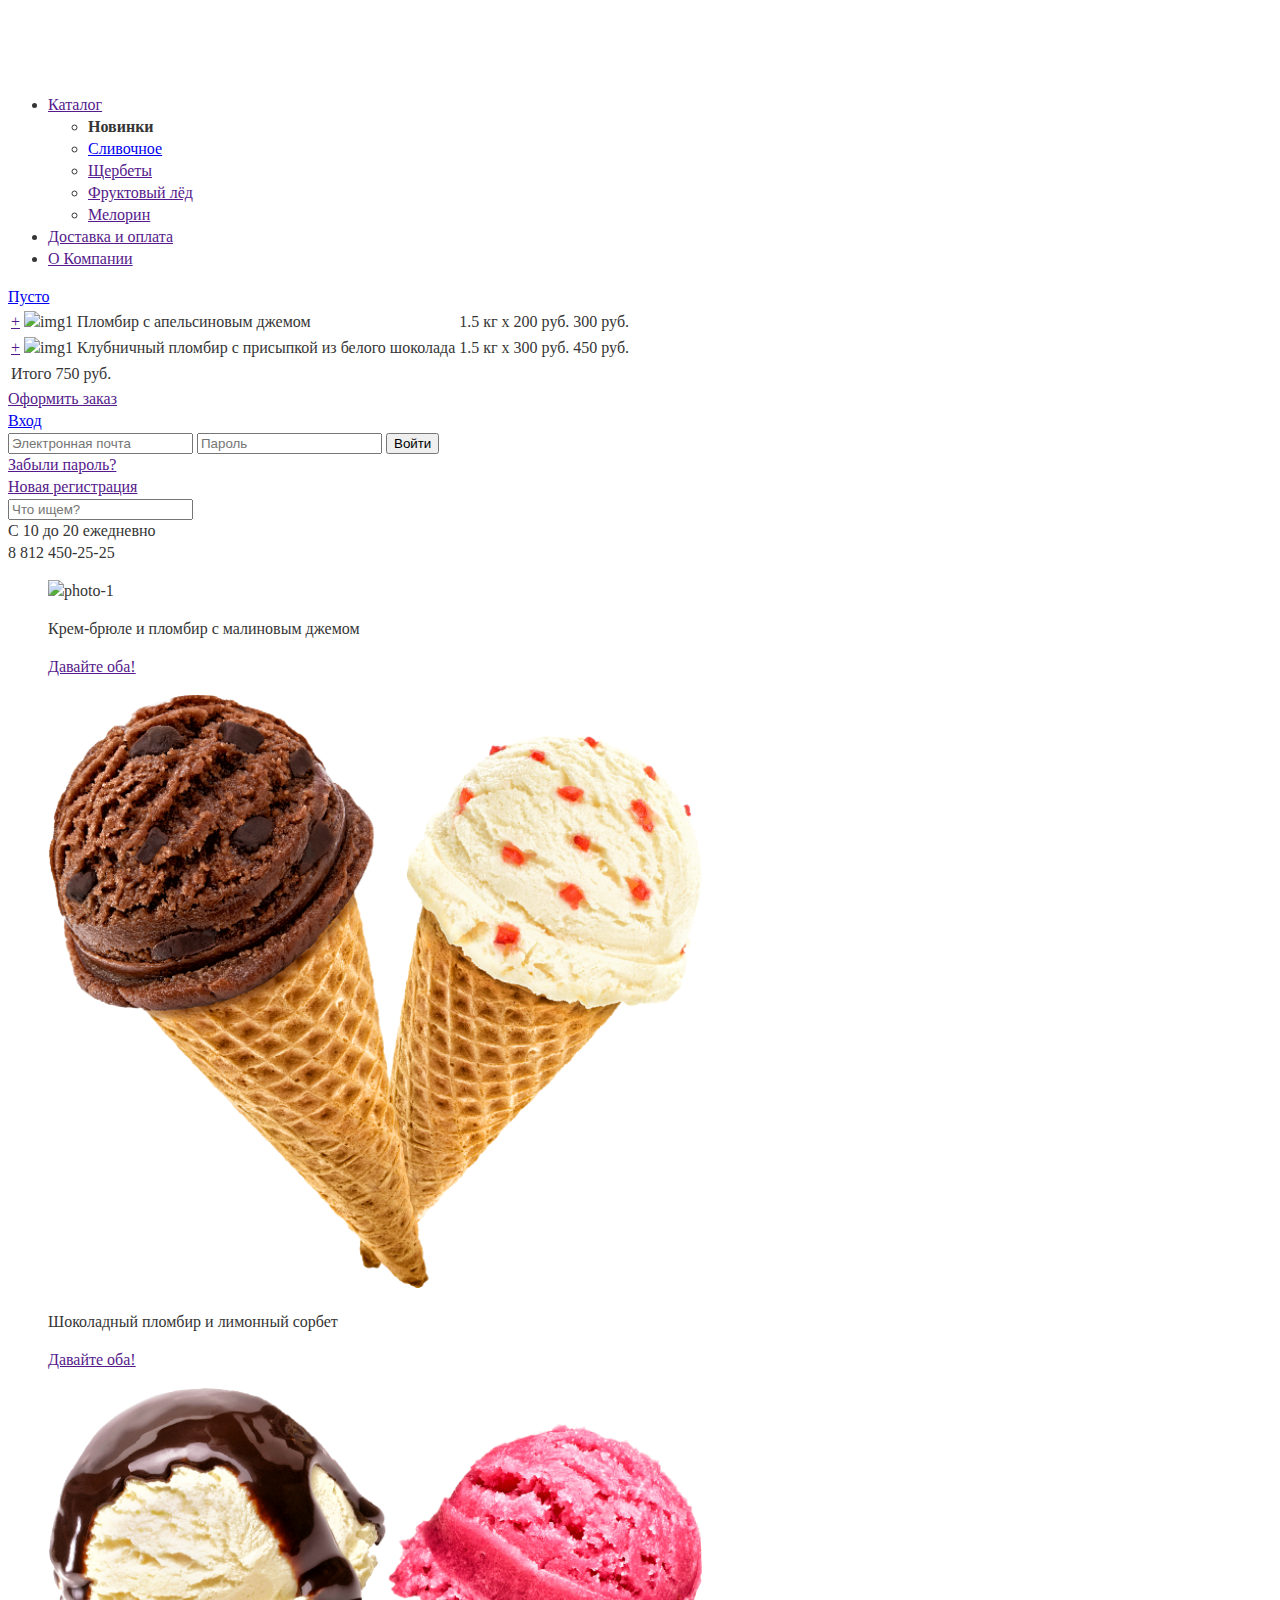
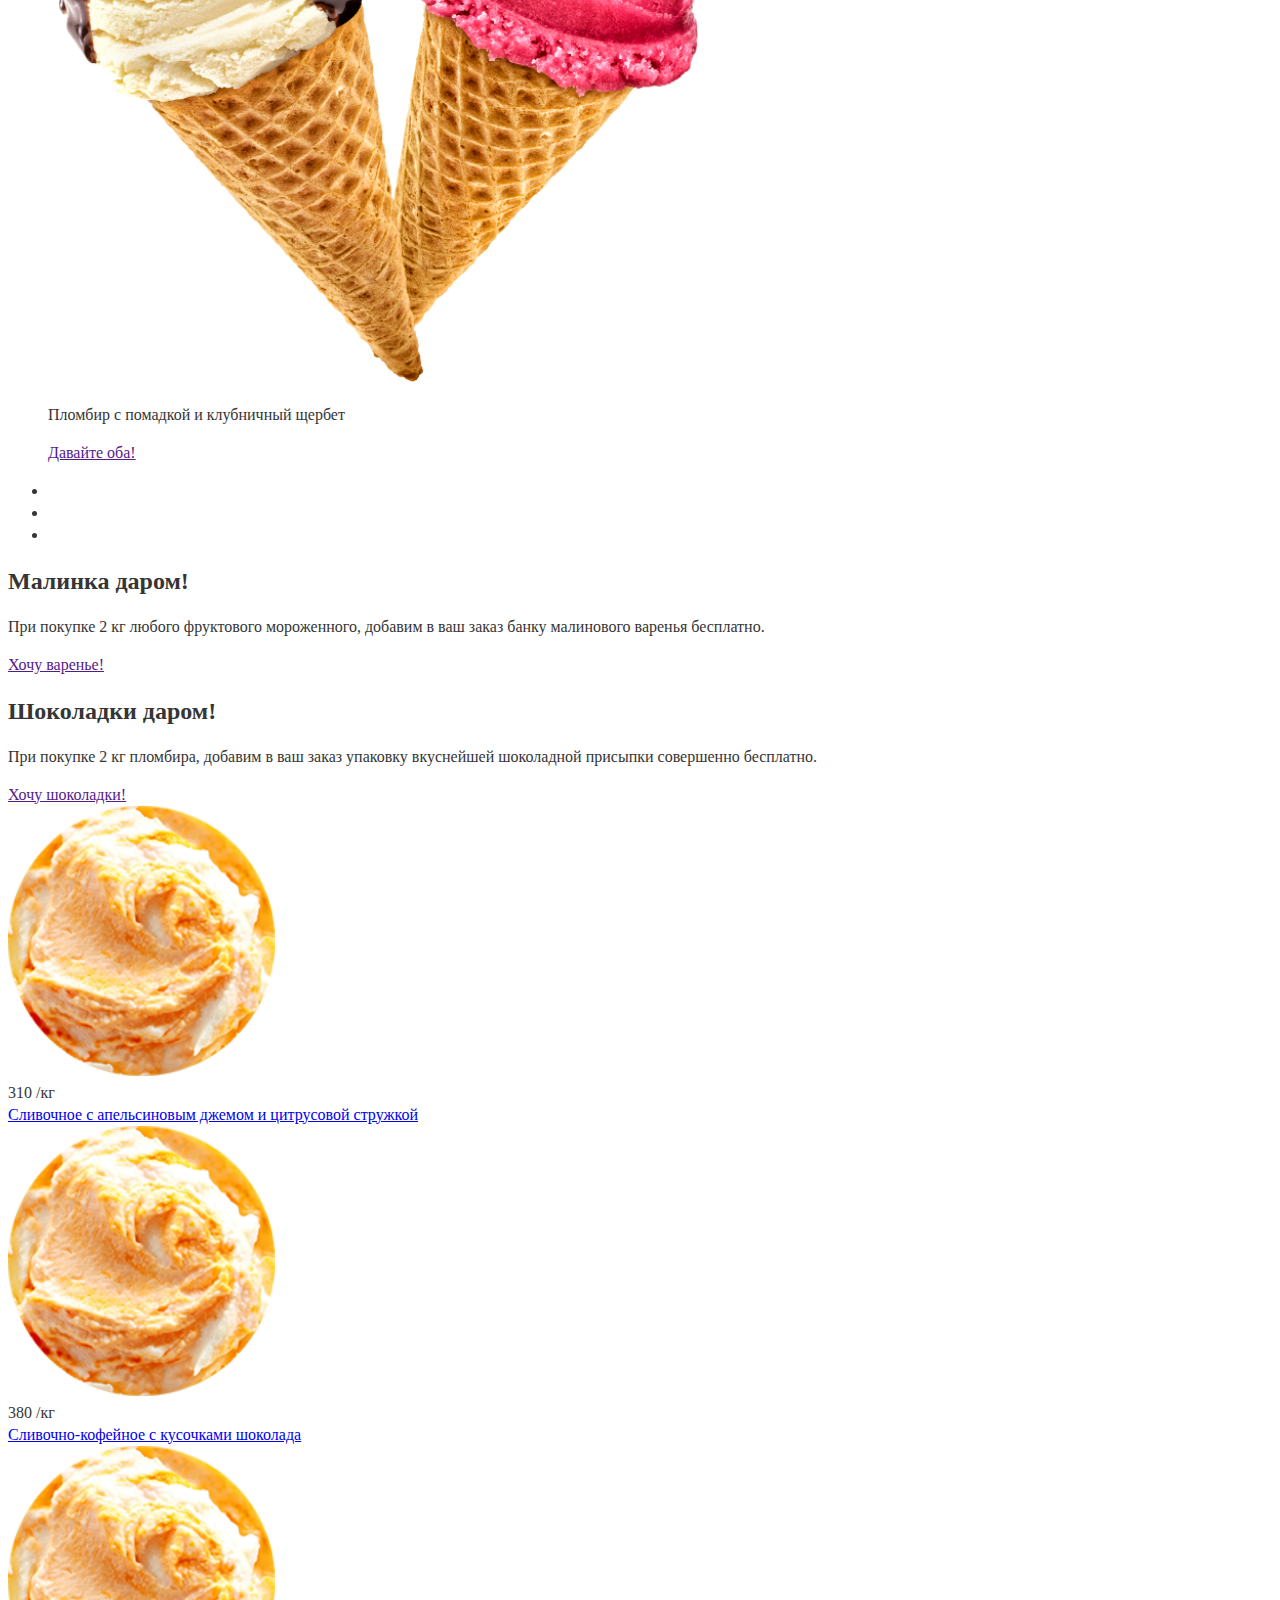
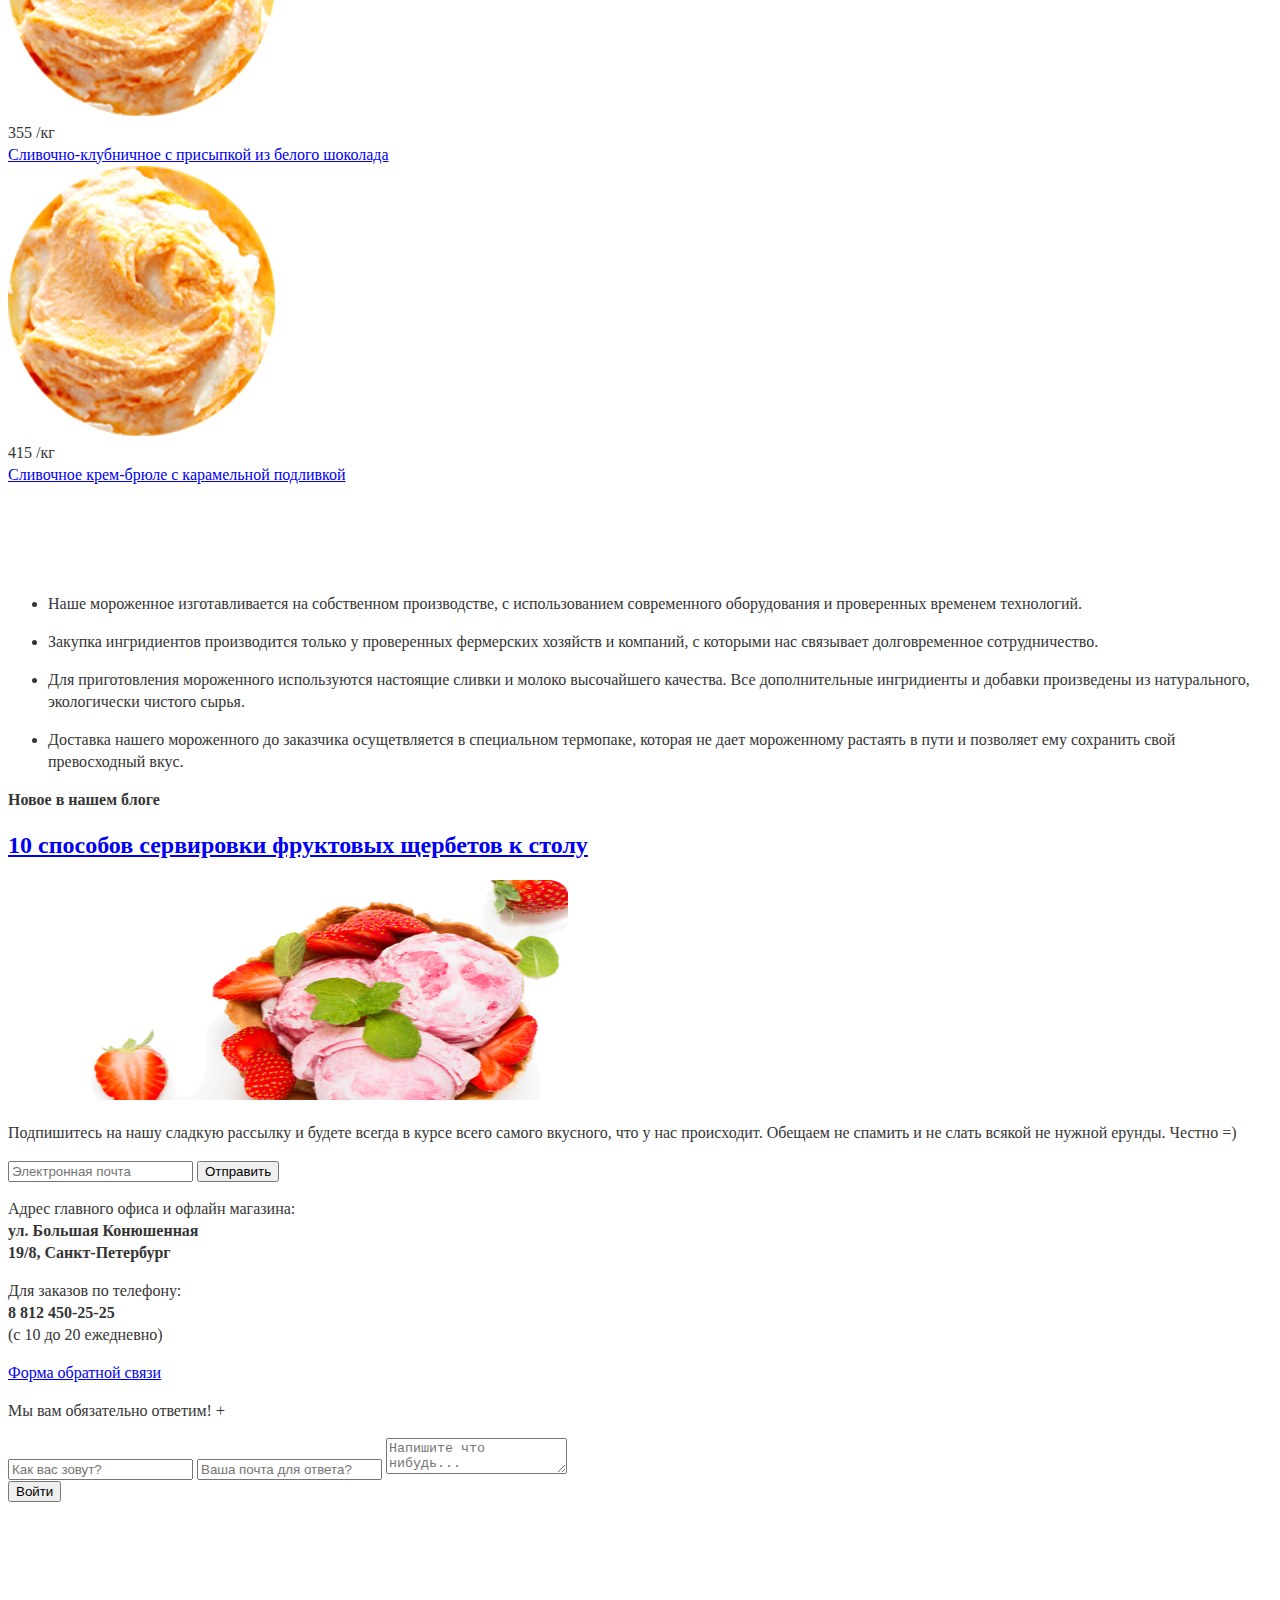
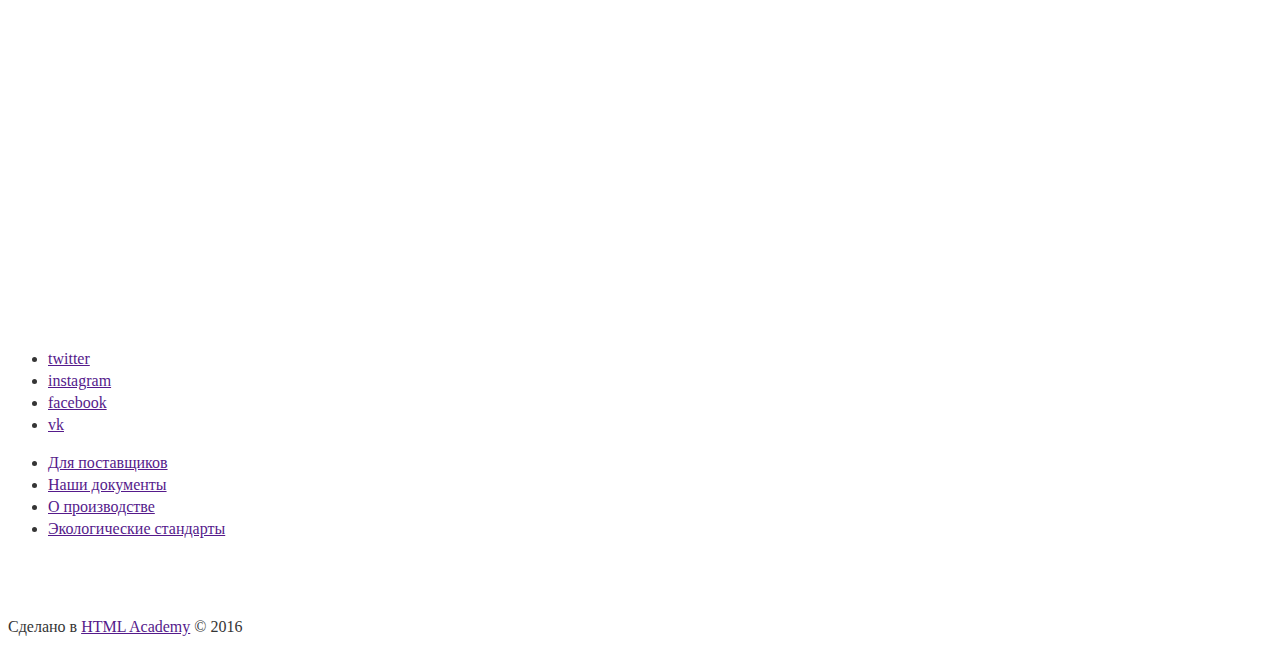
==== commit a975fbf8: "update index.html for validation" ====
--- a/index.html
+++ b/index.html
@@ -30,11 +30,19 @@
 			<div class="header__info">
 				<div class="header__info-btns">
 					<div class="header__info-cart">
-						<i class="icon-cart"></i>
-						Пусто
+						<a href="/cart">
+							<i class="icon-cart"></i>Пусто
+						</a>
 
 						<div class="header__cart-list">
 							<table class="header__products-list">
+								<tfoot>
+									<tr>
+										<td class="header__products-summ" colspan="5">
+											Итого 750 руб.
+										</td>
+									</tr>
+								</tfoot>
 								<tbody>
 									<tr>
 										<td class="header__product-del">
@@ -71,22 +79,16 @@
 										</td>
 									</tr>
 								</tbody>
-								<tboot>
-									<tr>
-										<td class="header__products-summ" colspan="5">
-											Итого 750 руб.
-										</td>
-									</tr>
-								</tboot>
 							</table>
 							<a href="" class="header__cart-get">Оформить заказ</a>
 						</div>
 					</div>
-					<div href="#" class="header__info-login">
-						<i class="icon-login"></i>
-						Вход
-
-						<form action="" class="header__login-form">
+					<div class="header__info-login">
+						<a href="/login">
+							<i class="icon-login"></i>Вход
+						</a>
+
+						<form action="index.html" class="header__login-form">
 							<input class="header__login-mail" type="text" placeholder="Электронная почта">
 							<input class="header__login-passwd" type="text" placeholder="Пароль">
 							<button class="header__login-submit">Войти</button>
@@ -97,9 +99,9 @@
 						</form>
 					</div>
 					<div class="header__info-search">
-						<i class="icon-search"></i>
-
-						<form action="" class="header__search-form" method="post">
+						<a href="/search"><i class="icon-search"></i></a>
+
+						<form action="index.html" class="header__search-form" method="post">
 							<input type="text" class="header__search-input" placeholder="Что ищем?">
 						</form>
 					</div>
@@ -111,33 +113,33 @@
 			</div>
 		</header>
 
-		<main class="content container">
+		<main class="content container homepage">
 			<section class="slider">
 				<figure class="slider__images slide-1 active">
 					<img class="slider__img" src="img/slide-icecream-1.png" width="655" height="595" alt="photo-1" />
 					<figcaption class="slider__desc">
 						<p>Крем-брюле и пломбир с малиновым джемом</p>
-						<a class="readmore" href="">Давайте оба!</a>
+						<a class="readmore btn-red" href="">Давайте оба!</a>
 					</figcaption>
 				</figure>
 				<figure class="slider__images slide-2">
 					<img class="slider__img" src="img/slide-icecream-2.png" width="655" height="595" alt="photo-2" />
 					<figcaption class="slider__desc">
 						<p>Шоколадный пломбир и лимонный сорбет</p>
-						<a class="readmore" href="">Давайте оба!</a>
+						<a class="readmore btn-red" href="">Давайте оба!</a>
 					</figcaption>
 				</figure>
 				<figure class="slider__images slide-3">
 					<img class="slider__img" src="img/slide-icecream-3.png" width="655" height="595" alt="photo-3" />
 					<figcaption class="slider__desc">
 						<p>Пломбир с помадкой и клубничный щербет</p>
-						<a class="readmore" href="">Давайте оба!</a>
+						<a class="readmore btn-red" href="">Давайте оба!</a>
 					</figcaption>
 				</figure>
 				<ul class="slider__nav">
-					<li class="slider__li btn-slide-1 active"><span href=""></span></li>
-					<li class="slider__li btn-slide-2"><span href=""></span></li>
-					<li class="slider__li btn-slide-3"><span href=""></span></li>
+					<li class="slider__li btn-slide-1 active"><span></span></li>
+					<li class="slider__li btn-slide-2"><span></span></li>
+					<li class="slider__li btn-slide-3"><span></span></li>
 				</ul>
 			</section>
 
@@ -145,12 +147,12 @@
 				<div class="actions__item block-left">
 					<h2 class="actions__header">Малинка даром!</h2>
 					<p class="actions__desc">При покупке 2 кг любого фруктового мороженного, добавим в ваш заказ банку малинового варенья бесплатно.</p>
-					<a class="actions__link" href="">Хочу варенье!</a>
+					<a class="actions__link btn-red" href="">Хочу варенье!</a>
 				</div>
 				<div class="actions__item block-right">
 					<h2 class="actions__header">Шоколадки даром!</h2>
 					<p class="actions__desc">При покупке 2 кг пломбира, добавим в ваш заказ упаковку вкуснейшей шоколадной присыпки совершенно бесплатно.</p>
-					<a class="actions__link" href="">Хочу шоколадки!</a>
+					<a class="actions__link btn-red" href="">Хочу шоколадки!</a>
 				</div>
 			</section>
 
@@ -158,9 +160,9 @@
 				<div class="catalog__item hit">
 					<div class="catalog__img">
 						<img src="img/hit-ice-1.png" width="267" height="270" alt="hit__img-1">
-					</div>
-					<div class="catalog__price">
-						310 <b></b>/кг
+						<div class="catalog__price">
+							310 <b></b>/кг
+						</div>
 					</div>
 					<div class="catalog__desc">
 						<a href="#">Сливочное с апельсиновым джемом и цитрусовой стружкой</a>
@@ -169,9 +171,9 @@
 				<div class="catalog__item hit">
 					<div class="catalog__img">
 						<img src="img/hit-ice-1.png" width="267" height="270" alt="hit__img-2">
-					</div>
-					<div class="catalog__price">
-						380 <b></b>/кг
+						<div class="catalog__price">
+							380 <b></b>/кг
+						</div>
 					</div>
 					<div class="catalog__desc">
 						<a href="#">Сливочно-кофейное с кусочками шоколада</a>
@@ -180,9 +182,9 @@
 				<div class="catalog__item hit">
 					<div class="catalog__img">
 						<img src="img/hit-ice-1.png" width="267" height="270" alt="hit__img-3">
-					</div>
-					<div class="catalog__price">
-						355 <b></b>/кг
+						<div class="catalog__price">
+							355 <b></b>/кг
+						</div>
 					</div>
 					<div class="catalog__desc">
 						<a href="#">Сливочно-клубничное с присыпкой из белого шоколада</a>
@@ -191,9 +193,9 @@
 				<div class="catalog__item hit">
 					<div class="catalog__img">
 						<img src="img/hit-ice-1.png" width="267" height="270" alt="hit__img-4">
-					</div>
-					<div class="catalog__price">
-						415 <b></b>/кг
+						<div class="catalog__price">
+							415 <b></b>/кг
+						</div>
 					</div>
 					<div class="catalog__desc">
 						<a href="#">Сливочное крем-брюле с карамельной подливкой</a>
@@ -241,7 +243,7 @@
 					<p>Подпишитесь на нашу сладкую рассылку и будете всегда в курсе всего самого вкусного, что у нас происходит. Обещаем не спамить и не слать всякой не нужной ерунды. Честно =)</p>
 					<form action="#" class="news__form" method="post">
 						<input class="news__input-mail" type="email" name="email" placeholder="Электронная почта">
-						<button class="news__btn-submit" type="submit">Отправить</button>
+						<button class="news__btn-submit btn-red" type="submit">Отправить</button>
 					</form>
 				</div>
 
@@ -254,7 +256,7 @@
 						<strong class="map__strong-tel">8 812 450-25-25</strong><br>
 						(с 10 до 20 ежедневно)
 					</p>
-					<a href="" class="map__form-link">
+					<a href="/form" class="map__form-link btn-red">
 						Форма обратной связи
 					</a>
 				</div>
@@ -270,9 +272,9 @@
 				</p>
 				<form class="map__modal-form" action="#" method="post">
 					<input class="map__modal-name" type="text" name="name" placeholder="Как вас зовут?">
-					<input class="map__modal-mail" type="mail"  name="mail" placeholder="Ваша почта для ответа?">
+					<input class="map__modal-mail" type="text"  name="mail" placeholder="Ваша почта для ответа?">
 					<textarea class="map__modal-message" name="message" placeholder="Напишите что нибудь..."></textarea><br>
-					<button class="map__modal-submit" type="submit">Войти</button>
+					<button class="map__modal-submit btn-red" type="submit">Войти</button>
 				</form>
 			</div>
 
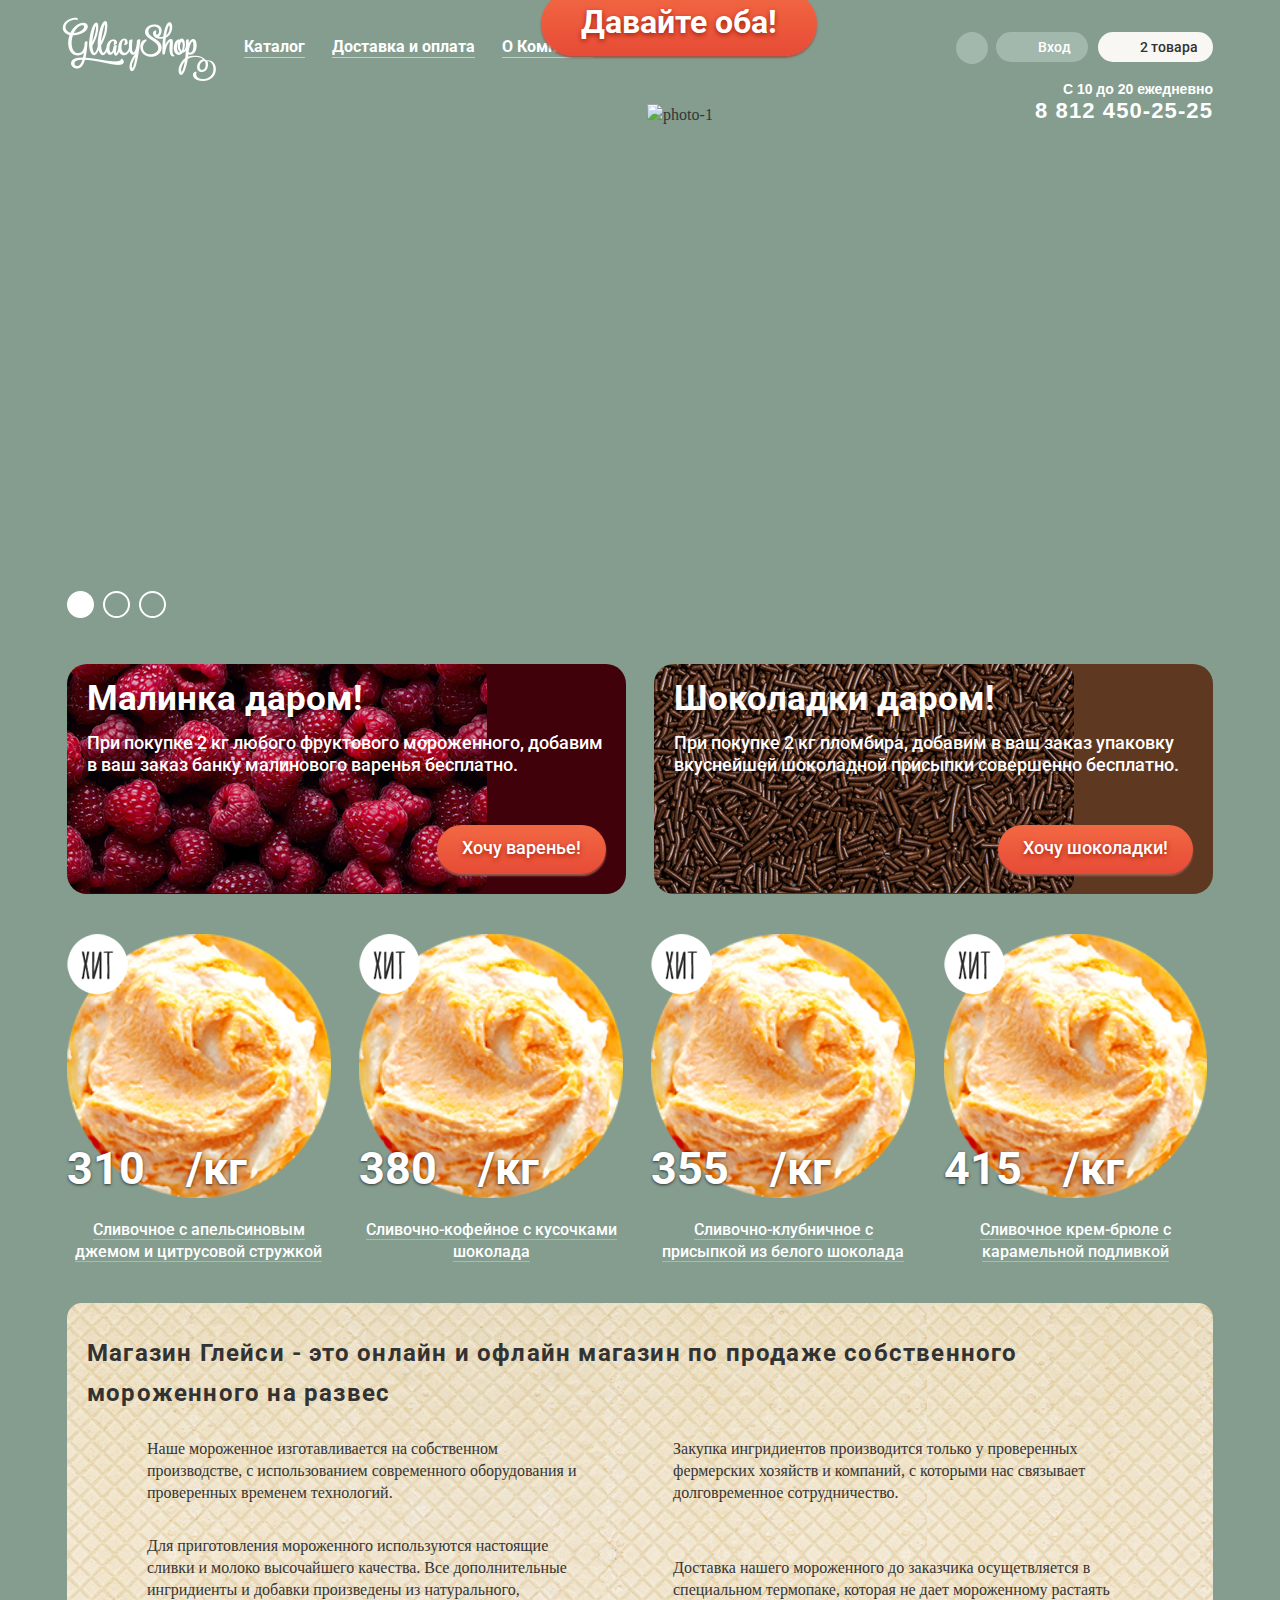
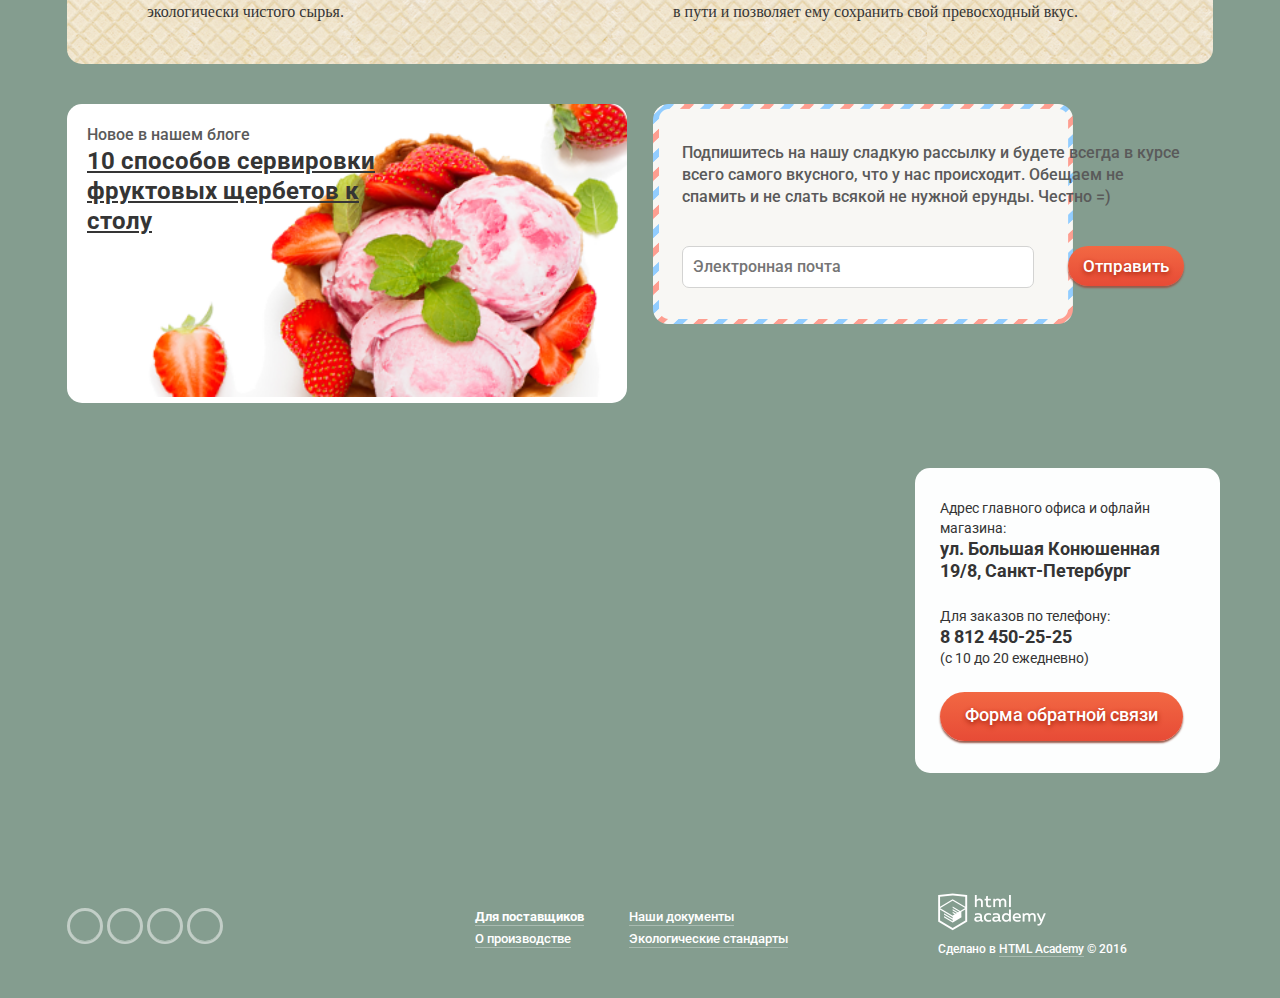
==== commit 52664fac: "update topmenu and topbuttons" ====
--- a/index.html
+++ b/index.html
@@ -14,12 +14,12 @@
 				<span class="header__topmenu-logo"><img src="img/logo.png" width="154" height="64" alt="Главная" /></span>
 
 				<ul class="header__topmenu-list">
-					<li class="active parent"><a href="">Каталог</a>
+					<li class="parent"><a href="">Каталог</a>
 						<ul>
-							<li><b>Новинки</b></li>
+							<li><a href="">Новинки</a></li>
 							<li><a href="catalog.html">Сливочное</a></li>
 							<li><a href="">Щербеты</a></li>
-							<li class="active"><a href="">Фруктовый лёд</a></li>
+							<li><a href="">Фруктовый лёд</a></li>
 							<li><a href="">Мелорин</a></li>
 						</ul>
 					</li>
@@ -29,9 +29,9 @@
 			</nav>
 			<div class="header__info">
 				<div class="header__info-btns">
-					<div class="header__info-cart">
+					<div class="header__info-cart active">
 						<a href="/cart">
-							<i class="icon-cart"></i>Пусто
+							<i class="icon-cart"></i>2 товара
 						</a>
 
 						<div class="header__cart-list">
@@ -49,10 +49,10 @@
 											<a href="">+</a>
 										</td>
 										<td class="header__product-img">
-											<img src="img/cart-img1.png" height="33" width="33" alt="img1">
+											<a href=""><img src="img/cart-img1.png" height="33" width="33" alt="img1"></a>
 										</td>
 										<td class="header__product-name">
-											Пломбир с апельсиновым джемом
+											<a href="">Пломбир с апельсиновым джемом</a>
 										</td>
 										<td class="header__product-price">
 											1.5 кг <span>х 200 руб.</span>
@@ -66,10 +66,10 @@
 											<a href="">+</a>
 										</td>
 										<td class="header__product-img">
-											<img src="img/cart-img2.png" height="33" width="33" alt="img1">
+											<a href=""><img src="img/cart-img2.png" height="33" width="33" alt="img1"></a>
 										</td>
 										<td class="header__product-name">
-											Клубничный пломбир с присыпкой из белого шоколада
+											<a href="">Клубничный пломбир с присыпкой из белого шоколада</a>
 										</td>
 										<td class="header__product-price">
 											1.5 кг <span>х 300 руб.</span>
@@ -80,7 +80,7 @@
 									</tr>
 								</tbody>
 							</table>
-							<a href="" class="header__cart-get">Оформить заказ</a>
+							<a href="" class="header__cart-get btn-red">Оформить заказ</a>
 						</div>
 					</div>
 					<div class="header__info-login">
@@ -91,9 +91,9 @@
 						<form action="index.html" class="header__login-form">
 							<input class="header__login-mail" type="text" placeholder="Электронная почта">
 							<input class="header__login-passwd" type="text" placeholder="Пароль">
-							<button class="header__login-submit">Войти</button>
+							<button class="header__login-submit btn-red">Войти</button>
 							<div class="header__login-links">
-								<a href="">Забыли пароль?</a><br>
+								<a href="">Забыли пароль?</a>
 								<a href="">Новая регистрация</a>
 							</div>
 						</form>
--- a/css/style.css
+++ b/css/style.css
@@ -1,3 +1,4 @@
+/* basic */
 body {
 	font-size: 16px;
 	line-height: 22px;
@@ -6,16 +7,1739 @@
 	font-weight: normal;
 }
 
+body.bg-1-light {
+	background: #849d8f url(../img/sunlight-1.png) no-repeat 50% 0;
+}
+
+body.bg-2-light {
+	background: #8996a6 url(../img/sunlight-2.png) no-repeat 50% 0;
+}
+
+body.bg-3-light {
+	background: #9d8b84 url(../img/sunlight-3.png) no-repeat 50% 0;
+}
+
+body.bg-1 {
+	background: #849d8f;
+}
+
+body.bg-2 {
+	background: #8996a6;
+}
+
+body.bg-3 {
+	background: #9d8b84;
+}
+
+.bordered {
+	border: 1px solid #333;
+}
+
+img {
+	max-width: 100%;
+}
+
+a {
+	text-decoration: none;
+	color: #fff;
+	font-weight: 500;
+	font-family: 'Roboto', Arial, sans-serif;
+	border-bottom: 1px solid #a9bbb1;
+}
+
+a:hover, a:active {
+	color: #ffbc9e;
+	border-color: #ffbc9e;
+}
+
+.container {
+	min-width: 900px;
+	max-width: 1200px;
+	position: relative;
+	margin: 0 auto;
+	padding: 0 27px;
+	box-sizing: border-box;
+}
+.container::after,
+.container::before,
+.clearfix {
+	content: '';
+	display: table;
+	clear: both;
+}
+
 h1 {
 	font-size: 35px;
-	line-height: 30px;
-	font-family: 'Roboto Bold', 'Times New Roman', serif;
+	line-height: 40px;
+	font-family: 'Roboto', Arial, sans-serif;
+	font-weight: bold;
 	color: #ffffff;
 }
 
 h2 {
 	font-size: 24px;
 	line-height: 30px;
-	font-family: 'Roboto Bold', 'Times New Roman', serif;
+	font-family: 'Roboto', Arial, sans-serif;
+	font-weight: bold;
 	color: #353535;
-}+}
+
+.btn-red {
+	display: inline-block;
+	background: #f16743;
+	border-radius: 40px;
+	color: #fff;
+	font-family: 'Roboto', Arial, sans-serif;
+	text-decoration: none;
+	background: linear-gradient(to top, #e74b36, #f26843);
+	background: -moz-linear-gradient(to top, #e74b36, #f26843);
+	background: -o-linear-gradient(to top, #e74b36, #f26843);
+	background: -webkit-linear-gradient(to top, #e74b36, #f26843);
+	box-shadow: 0 2px 2px #975a4b;
+	text-shadow: 0px 2px 5px #a0200b;
+	border: none;
+}
+
+.btn-red:hover {
+	background: #f58669;
+	color: #fff;
+	background: linear-gradient(to top, #f58669, #ec6f5e);
+	background: -moz-linear-gradient(to top, #f58669, #ec6f5e);
+	background: -o-linear-gradient(to top, #f58669, #ec6f5e);
+	background: -webkit-linear-gradient(to top, #f58669, #ec6f5e);
+	box-shadow: 0 2px 2px #975a4b;
+}
+
+.btn-red:active {
+	background: #d84732;
+	color: #fff;
+	background: linear-gradient(to top, #d84732, #e1613e);
+	background: -moz-linear-gradient(to top, #d84732, #e1613e);
+	background: -o-linear-gradient(to top, #d84732, #e1613e);
+	background: -webkit-linear-gradient(to top, #d84732, #e1613e);
+	box-shadow: 0 -2px 2px #975a4b;
+	border-bottom: none;
+}
+
+/* header */
+
+.page__header {
+	min-height: 54px;
+	padding-top: 9px;
+}
+
+.header__topmenu {
+	float: left;
+}
+
+.header__topmenu-logo {
+	width: 154px;
+	height: 64px;
+	display: inline-block;
+	float: left;
+	border: none;
+	margin-right: 15px;
+	margin-left: -5px;
+}
+
+.header__topmenu-list {
+	display: inline-block;
+	min-height: 71px;
+	margin: 0;
+	padding: 0;
+	float: left;
+	list-style: none;
+}
+
+.header__topmenu-list > li {
+	display: inline-block;
+	min-height: 51px;
+	margin-left: 3px;
+	padding-top: 14px;
+	position: relative;
+}
+
+.header__topmenu-list > li > a {
+	display: inline-block;
+	position: relative;
+	color: #fff;
+	font-family: 'Roboto', Arial, sans-serif;
+	font-size: 16px;
+	line-height: 21px;
+	font-weight: bold;
+	text-decoration: none;
+	border-radius: 20px;
+	padding: 5px 10px;
+	border: none;
+}
+
+.header__topmenu-list > li > a:after {
+	content: '';
+	display: block;
+	width: 100%;
+	border-bottom: 1px solid rgba(255,255,255,0.5);
+}
+
+.header__topmenu-list > li > a:hover {
+	background: #f7f6f3;
+	color: #333;
+}
+
+.header__topmenu-list > li > a:active {
+	background: #f7f6f3;
+	color: #333;
+	box-shadow: 0 -2px 1px #696969;
+}
+
+.header__topmenu-list > li > a:hover::after {
+	border-color: #f7f6f3;
+}
+
+.header__topmenu-list > .active > a::after
+ {
+	border: none;
+}
+
+.header__topmenu-list ul {
+	position: absolute;
+	list-style: none;
+	margin: 5px 0 0 -10px;
+	padding: 3px 0px 5px 0px;
+	background: #f7f6f3;
+	border-radius: 5px;
+	z-index: 10;
+	min-width: 145px;
+	display: none;
+}
+
+.header__topmenu-list > .parent:hover > ul {
+	display: block;
+}
+
+.header__topmenu-list > .active > a {
+	background: #d07058;
+	color: #fff;
+}
+
+.header__topmenu-list ul li {
+	padding: 0px;
+	position: relative;
+	/*height: 28px;*/
+}
+
+.header__topmenu-list ul li a {
+	text-decoration: none;
+	color: #343434;
+	font-family: 'Roboto', Arial, sans-serif;
+	font-size: 14px;
+	display: inline-block;
+	font-weight: normal;
+	width: 100%;
+	height: auto;
+	padding: 5px 20px;
+	box-sizing: border-box;
+	border: none;
+}
+
+.header__topmenu-list ul li:first-child a {
+	font-weight: bold;
+}
+
+.header__topmenu-list ul li:first-child a::after {
+	content: '';
+	display: block;
+	width: 120%;
+	margin: 5px 0 0 -10px;
+	border-bottom: 1px solid #d1d0ce;
+}
+
+.header__topmenu-list ul li a:hover {
+	background: #fbded8;
+}
+
+.header__topmenu-list ul li a:active {
+	background: #f6b5a5;
+}
+
+.header__topmenu-list ul li.active a {
+	background: #d07058;
+	color: #fff;
+}
+
+.header__info {
+	/*width: 29%;*/
+	float: right;
+	text-align: right;
+	margin-top: 15px;
+	position: relative;
+}
+
+.header__info-btns {
+	text-align: right;
+	/*width: 244px;*/
+}
+
+.header__info-search {
+	display: inline-block;
+	width: 32px;
+	height: 32px;
+	background: #a2b8ac;
+	border-radius: 50%;
+	position: relative;
+	margin-right: 8px;
+	border: none;
+}
+
+.icon-search {
+	background: url(../img/sprite.png) 0 0 no-repeat;
+	display: inline-block;
+	width: 20px;
+	height: 20px;
+	position: absolute;
+	top: 7px;
+	left: 7px;
+}
+
+.header__search-form {
+	width: 345px;
+	position: absolute;
+	right: 0;
+	top: 34px;
+	padding: 15px 18px;
+	background: #f8f7f4;
+	border-radius: 5px;
+	box-shadow: 0 20px 20px  rgba(0,0,0,0.4);
+	z-index: 10;
+	display: none;
+}
+
+.header__search-input {
+	height: 38px;
+	width:100%;
+	border: 1px solid #d3d3d2;
+	padding: 0px 11px;
+	box-sizing: border-box;
+	border-radius: 5px;
+	font-family: 'Roboto', Arial, sans-serif;
+	color: #999;
+	font-size: 14px;
+}
+
+.header__info-search:hover {
+	background: #f8f7f4;
+}
+
+.header__info-search:active {
+	box-shadow: 0 -2px 1px #696969;
+}
+
+.header__info-search:hover .header__search-form{
+	display: block;
+}
+
+.header__info-search:hover .icon-search {
+	background-position: 0 -25px;
+}
+
+.header__info-login {
+	display: inline-block;
+	background: #a2b8ac;
+	position: relative;
+	vertical-align: middle;
+	border-radius: 20px;
+	padding: 0px 17px 0px 15px;
+	font-family: 'Roboto', Arial, sans-serif;
+	font-size: 14px;
+	line-height: 30px;
+	color: #fff;
+	float: right;
+	margin-top: 0px;
+	margin-right: 10px;
+}
+
+.icon-login {
+	display: inline-block;
+	width: 20px;
+	height: 20px;
+	background: url(../img/sprite.png) -20px 0 no-repeat;
+	float: left;
+	margin-right: 7px;
+	margin-top: 4px;
+	z-index: 10;
+}
+
+.header__login-form {
+	width: 275px;
+	height: 140px;
+	background: #f8f7f4;
+	border-radius: 5px;
+	position: absolute;
+	top: 34px;
+	right: 0px;
+	z-index: 17;
+	padding: 20px 18px;
+	box-shadow: 0 20px 20px rgba(0,0,0,0.4);
+	display: none;
+}
+
+.header__login-form::after {
+	content: '';
+	display: table;
+	clear: both;
+}
+
+.header__login-mail,
+.header__login-passwd {
+	height: 38px;
+	width:100%;
+	border: 1px solid #d3d3d2;
+	padding: 0px 11px;
+	box-sizing: border-box;
+	border-radius: 5px;
+	font-family: 'Roboto', Arial, sans-serif;
+	color: #999;
+	font-size: 14px;
+	margin-bottom: 10px;
+}
+
+.header__login-links {
+	width: 50%;
+	float: right;
+	text-align: left;
+	margin-top: 5px;
+}
+
+.header__login-links a {
+	color: #333;
+	border: none;
+	text-decoration: underline;
+	font-family: 'Roboto', Arial, sans-serif;
+	font-size: 13px;
+	line-height: 17px;
+	display: block;
+	font-weight: normal;
+}
+
+.header__login-links a:hover {
+	color: #ffbc9e;
+}
+
+.header__login-submit {
+	margin-top: 5px;
+	float: left;
+	font-size: 15px;
+	line-height: 24px;
+	padding: 5px 25px 6px 25px;
+	font-weight: 500;
+	border-radius: 30px;
+}
+
+.header__info-login:hover {
+	background: #f8f7f4;
+}
+
+.header__info-login:active {
+	box-shadow: 0 -2px 1px #696969;
+}
+
+.header__info-login > a {
+	border: none;
+	color: #fff;
+}
+
+.header__info-login:hover > a {
+	color: #323232;
+}
+
+.header__info-login:hover .header__login-form {
+	display: block;
+}
+
+.header__info-login:hover .icon-login {
+	background-position: -20px -23px;
+}
+
+.header__info-cart {
+	display: inline-block;
+	background: #a2b8ac;
+	position: relative;
+	border-radius: 20px;
+	padding: 0px 15px 0px 15px;
+	font-family: 'Roboto', Arial, sans-serif;
+	font-size: 14px;
+	line-height: 30px;
+	text-decoration: none;
+	color: #fff;
+	float: right;
+	border: none;
+}
+
+.header__cart-list::before {
+	content: '';
+	display: block;
+	height: 4px;
+	background: red;
+	position: relative;
+	top: -4px;
+}
+
+.header__info-cart:hover .header__cart-list {
+	display: block;
+}
+
+.icon-cart {
+	display: inline-block;
+	width: 20px;
+	height: 20px;
+	background: url(../img/sprite.png) -46px 0 no-repeat;
+	float: left;
+	margin-top: 5px;
+	margin-right: 7px;
+}
+
+.header__cart-list {
+	position: absolute;
+	top: 30px;
+	right: 0;
+	min-width: 540px;
+	min-height: 200px;
+	background: #f8f7f4;
+	border-radius: 5px;
+	z-index: 17;
+	padding: 25px 15px;
+	box-shadow: 0 20px 20px rgba(0,0,0,0.4);
+	color: #333;
+	font-family: 'Roboto', Arial, sans-serif;
+	font-size: 13px;
+	display: none;
+}
+
+.header__products-list {
+	width: 100%;
+}
+
+.header__products-list td {
+	vertical-align: top;
+}
+
+.header__products-list tr {
+	height: 55px;
+}
+
+.header__products-summ {
+	border-top: 1px solid #cacac7;
+	padding-top: 17px;
+}
+
+td.header__product-del {
+	width: 25px;
+	text-align: left;
+	vertical-align: baseline;
+}
+
+.header__product-del a {
+	font-size: 30px;
+	line-height: 22px;
+	color: #333;
+	font-weight: 100;
+	display: inline-block;
+	border: none;
+	transform: rotate(45deg);
+	vertical-align: middle;
+}
+
+.header__product-del a:hover {
+	color: #ec593c;
+}
+
+td.header__product-img {
+	width: 55px;
+	text-align: center;
+	vertical-align: top;
+}
+
+.header__product-img a {
+	border-bottom: none;
+	display: inline-block;
+	width: 100%;
+	height: auto;
+}
+
+.header__product-name {
+	width: 235px;
+	text-align: left;
+	vertical-align: top;
+}
+
+.header__product-name a {
+	color: #333333;
+	border-bottom: none;
+	font-size: 13px;
+	line-height: 15px;
+	font-family: 'Roboto', Arial, sans-serif;
+	font-weight: normal;
+}
+
+.header__product-name a:hover {
+	color: #ec593c;
+}
+
+.header__product-price {
+	width: 140px;
+	text-align: left;
+	padding-left: 40px;
+	box-sizing: border-box;
+}
+
+.header__product-price span {
+	color: #7f7f7f;
+}
+
+.header__product-summ {
+	text-align: right;
+}
+
+.header__products-summ {
+	font-size: 15px;
+	font-weight: 700;
+}
+
+.header__cart-get {
+	margin-top: 0px;
+	float: right;
+	font-size: 15px;
+	line-height: 24px;
+	padding: 5px 22px;
+	font-weight: 500;
+	border-radius: 30px;
+}
+
+.header__info-cart:hover,
+.header__info-cart.active{
+	background: #f8f7f4;
+}
+
+.header__info-cart > a {
+	color: #fff;
+	border: none;
+}
+
+.header__info-cart.active > a,
+.header__info-cart:hover > a {
+	color: #323232;
+}
+
+.header__info-cart:active{
+	background: #f8f7f4;
+	box-shadow: 0 -2px 1px #696969;
+}
+
+.header__info-cart:hover .icon-cart,
+.header__info-cart.active .icon-cart {
+	background-position: -46px -22px;
+}
+
+.header__info-worktime {
+	position: absolute;
+	bottom: -54px;
+	right: 0;
+	font-size: 14px;
+	font-weight: 700;
+	color: #fff;
+	font-family: 'Roboto Bold', Arial, sans-serif;
+}
+
+.header__info-worktime span {
+	font-size: 22px;
+	font-weight: 700;
+	letter-spacing: 0.05em;
+}
+
+/* content */
+
+.content {
+
+}
+
+/* slider */
+
+.slider {
+	position: relative;
+	width: 100%;
+	min-height: 600px;
+}
+
+.slider__images {
+	display: none;
+}
+
+.slider__images.active {
+	display: block;
+	text-align: center;
+	position: relative;
+	width: 100%;
+}
+
+.slider__desc {
+	position: absolute;
+	bottom: 70px;
+	right: 20%;
+	width: 690px;
+}
+
+.slider__desc p {
+	font-size: 60px;
+	color: #fff;
+	line-height: 62px;
+	font-weight: 900;
+	font-family: 'Roboto', Arial, sans-serif;
+	margin-bottom: 30px;
+}
+
+.slider__desc .readmore {
+	font-size: 32px;
+	line-height: 62px;
+	padding: 0 40px 3px 40px;
+	color: #fff;
+	font-weight: 700;
+}
+
+.slider__nav {
+	list-style: none;
+	margin: 0;
+	padding: 0;
+	position: absolute;
+	bottom: 80px;
+}
+
+.slider__li {
+	display: inline-block;
+	margin-right: 5px;
+}
+
+.slider__li span {
+	display: inline-block;
+	width: 23px;
+	height: 23px;
+	border-radius: 50%;
+	border: 2px solid #fff;
+}
+
+.slider__li span:hover {
+	background: #b2c1b7;
+	cursor: pointer;
+}
+
+.slider__li.active span {
+	background: #fff;
+}
+
+/* actions */
+
+.actions {
+	margin-top: -40px;
+	margin-bottom: 40px;
+	width: 100%;
+	position: relative;
+	min-height: 230px;
+}
+
+.actions::after {
+	content: '';
+	display: table;
+	clear: both;
+}
+
+.actions__item {
+	width: 48.8%;
+	float: left;
+	padding: 20px 20px 65px 20px;
+	min-height: 230px;
+	box-sizing: border-box;
+	border-radius: 20px;
+	position: relative;
+}
+
+.block-left {
+	background: #41010B url(../img/berry.png) no-repeat;
+}
+
+.block-right {
+	background: #5f3821 url(../img/chocko.png) no-repeat;
+	float: right;
+}
+
+.actions__header {
+	margin: 0;
+	padding: 0;
+	color: #fff;
+	font-size: 35px;
+	font-family: 'Roboto', Arial, sans-serif;
+	font-weight: 700;
+}
+
+.actions__desc {
+	color: #fff;
+	font-size: 18px;
+	font-family: 'Roboto', Arial, sans-serif;
+	font-weight: 500;
+}
+
+.actions__link {
+	text-align: right;
+	position: absolute;
+	right: 20px;
+	bottom: 20px;
+	font-size: 18px;
+	line-height: 45px;
+	padding: 0 25px 4px 25px;
+	font-weight: 500;
+	border-radius: 30px;
+}
+
+/* catalog */
+
+.catalog {
+	width: 100%;
+	position: relative;
+	margin-bottom: 40px;
+}
+
+.catalog::after {
+	content: '';
+	display: table;
+	clear: both;
+}
+
+.catalog__item {
+	width: 23%;
+	float: left;
+	text-align: center;
+	margin-left: 2.5%;
+}
+
+.catalog__item.hit::before {
+	content: '';
+	display: block;
+	position: absolute;
+	width: 62px;
+	height: 62px;
+	background: url(../img/hit.png) no-repeat;
+	color: #303030;
+	z-index: 2;
+}
+
+.catalog__item:first-child {
+	margin-left: 0;
+}
+
+.catalog__img {
+	margin-bottom: 15px;
+	position: relative;
+}
+
+.catalog__item .catalog__img img {
+	height: auto;
+}
+
+.catalog__price {
+	font-size: 45px;
+	color: #fff;
+	font-weight: 700;
+	font-family: 'Roboto', Arial, sans-serif;
+	text-shadow: 0 1px 3px #313235;
+	position: absolute;
+	bottom: 20px;
+}
+
+.catalog__price b {
+	display: inline-block;
+	height: 45px;
+	width: 30px;
+	background: url(../img/rub.png) no-repeat 0 100%;
+}
+
+.catalog__desc a {
+	font-size: 16px;
+	line-height: 22px;
+}
+
+/* about */
+
+.about {
+	width: 100%;
+	min-height: 305px;
+	background: #ecdfc6 url(../img/vaflya.png);
+	border-radius: 15px;
+	padding: 30px 20px 25px 20px;
+	box-sizing: border-box;
+	margin-bottom: 40px;
+}
+
+.about__header {
+	font-size: 24px;
+	color: #323232;
+	font-weight: 700;
+	margin: 0 0 10px 0;
+	letter-spacing: 0.05em;
+	font-family: 'Roboto', Arial, sans-serif;
+}
+
+.about__list {
+	list-style: none;
+	margin: 0;
+	padding: 0;
+	width: 100%;
+}
+
+.about__item {
+	width: 45%;
+	margin-right: 2.2%;
+	display: inline-block;
+}
+
+.about__item:nth-child(2n) {
+	margin-right: 0;
+}
+
+.about__icon {
+	width: 49px;
+	height: 47px;
+	display: inline-block;
+	float: left;
+}
+
+.icon-ice {
+	background: url(../img/sprite.png) 85.1% 0 no-repeat;
+}
+
+.icon-cow {
+	background: url(../img/sprite.png) 99% 0 no-repeat;
+}
+
+.icon-leaf {
+	background: url(../img/sprite.png) 71% 0 no-repeat;
+}
+
+.icon-greed {
+	background: url(../img/sprite.png) 57% 0 no-repeat;
+}
+
+.about__item p {
+	margin-left: 60px;
+	margin-top: 15px;
+}
+
+/* news */
+
+.news {
+	width: 100%;
+	margin-bottom: 40px;
+}
+
+.news::after {
+	content: '';
+	display: table;
+	clear: both;
+}
+
+.news__lastnews {
+	width: 48.86%;
+	float: left;
+	position: relative;
+	min-height: 220px;
+	background: #fff;
+	border-radius: 15px;
+}
+
+.news__lastnews-info {
+	position: absolute;
+	width: 60%;
+	margin: 20px 0 0 20px;
+}
+
+.news__lastnews img {
+	height: auto;
+}
+
+.news__name {
+	color: #5a5a5a;
+	font-size: 16px;
+	font-weight: 500;
+	font-family: 'Roboto', Arial, sans-serif;
+}
+
+.news__header {
+	margin: 0;
+	padding: 0;
+}
+
+.news__header a {
+	color: #353535;
+	font-size: 24px;
+	font-weight: 700;
+	font-family: 'Roboto', Arial, sans-serif;
+	border: none;
+	text-decoration: underline;
+}
+
+.news__header a:hover,
+.news__header a:active {
+	color: #ec593c;
+}
+
+.news__sendmail {
+	width: 48.86%;
+	float: right;
+	background: url(../img/sendmail.png) no-repeat;
+	border-radius: 15px;
+	min-height: 220px;
+	padding: 38px 2.5%;
+	box-sizing: border-box;
+}
+
+.news__sendmail p {
+	color: #5a5a5a;
+	font-size: 16px;
+	line-height: 22px;
+	font-weight: 500;
+	font-family: 'Roboto', Arial, sans-serif;
+	margin: 0 0 38px 0;
+}
+
+.news__input-mail {
+	width: 70%;
+	box-sizing: border-box;
+	border: 1px solid #d3d3d2;
+	padding: 0 10px;
+	height: 42px;
+	border-radius: 7px;
+	color: #999;
+	font-size: 16px;
+	line-height: 24px;
+	font-weight: 500;
+	font-family: 'Roboto', Arial, sans-serif;
+}
+
+.news__btn-submit {
+	float: right;
+	padding: 0 3%;
+	height: 40px;
+	border-radius: 20px;
+	font-size: 17px;
+	line-height: 24px;
+	font-weight: 500;
+}
+
+/* map */
+
+.map {
+	width: 100%;
+	min-height: 430px;
+	margin-bottom: 20px;
+	position: relative;
+}
+
+#contactmap {
+	min-width: 980px;
+}
+
+.map__address {
+	position: absolute;
+	bottom: -330px;
+	right: 20px;
+	width: 305px;
+	height: 305px;
+	padding: 30px 25px;
+	box-sizing: border-box;
+	z-index: 14;
+	background: #fdfefe;
+	border-radius: 15px;
+}
+
+.map__address p {
+	margin: 0 0 24px 0;
+	color: #343434;
+	font-size: 14px;
+	line-height: 20px;
+	font-weight: normal;
+	font-family: 'Roboto', Arial, sans-serif;
+}
+
+.map__address strong {
+	font-size: 18px;
+	line-height: 22px;
+}
+
+.map__form-link {
+	text-align: right;
+	font-size: 18px;
+	line-height: 45px;
+	padding: 0 25px 4px 25px;
+	font-weight: 500;
+	border-radius: 30px;
+}
+
+/* ----------- catalog page --------- */
+
+.catalog-page {
+	padding-top: 25px;
+}
+
+/* breadcrumbs */
+
+.breadcrumbs {
+	list-style: none;
+	margin: 0;
+	padding: 0;
+}
+
+.breadcrumbs li {
+	display: inline;
+}
+
+.breadcrumbs li a {
+	font-size: 14px;
+}
+
+.breadcrumbs li span {
+	color: #fff;
+	font-size: 14px;
+	font-family: 'Roboto', Arial, sans-serif;
+
+}
+
+.breadcrumbs li::after {
+	content: '»';
+	display: inline;
+	width: 10px;
+	padding: 0 10px;
+	color: #fff;
+}
+
+.breadcrumbs li:last-child::after {
+	content: '';
+	width: 0;
+	padding: 0;
+}
+
+/* content__header */
+
+.catalog-page h1 {
+	margin: 10px 0 30px 0;
+}
+
+/* filters */
+.filters {
+	margin-bottom: 40px;
+}
+
+.filters__wrap {
+	display: inline-block;
+	position: relative;
+	margin-right: 1%;
+}
+
+.filters__label-sort,
+.filters__label-price,
+.filters__label-fat,
+.filters__label-mixins {
+	color: #fff;
+	font-size: 14px;
+	font-weight: 500;
+	font-family: 'Roboto', Arial, sans-serif;
+	padding-left: 15px;
+
+}
+
+.filters__wrap-sort select {
+	border: none;
+	width: 194px;
+	background: #a9bab0;
+	padding: 0 10px 0 10px;
+	height: 38px;
+	border-radius: 40px;
+	color: #fff;
+	font-size: 16px;
+	font-weight: 500;
+	-moz-appearance: none;
+	-webkit-appearance: none;
+	-o-appearance: none;
+	font-family: 'Roboto', Arial, sans-serif;
+}
+
+.filters__sort-arrow {
+	display: inline-block;
+	width: 10px;
+	height: 16px;
+	position: absolute;
+	top: 30px;
+	right: 20px;
+	color: #fff;
+}
+
+.filters__wrap-sort select:hover {
+	background: #fff;
+	color: #343434;
+}
+
+.filters__wrap-sort select:hover + .filters__sort-arrow {
+	color: #343434;
+}
+
+.filters__wrap-price {
+	top: -30px;
+	width: 210px;
+	position: relative;
+}
+
+
+.price-controls {
+  /*font-size: 0;*/
+  color: #fff;
+  font-family: 'Roboto', 'Arial', sans-serif;
+  font-size: 16px;
+}
+
+.price-controls p {
+	margin: 0;
+	padding-left: 15px;
+}
+
+.max-price {
+  text-align: right;
+}
+
+.price-controls input {
+  font-family: 'Roboto', 'Arial', sans-serif;
+  font-size: 16px;
+  color: #fff;
+  width: 30px;
+  text-align: center;
+  border: none;
+  border-radius: 5px;
+  outline: none;
+  background: none;
+}
+
+.range-controls {
+	position: relative;
+	padding: 16px 10px;
+	background: #a9bab0;
+	border-radius: 40px;
+	/*margin-top: -30px;*/
+}
+
+.range-controls .scale {
+  height: 5px;
+  background: #d1d9d2;
+}
+
+.range-controls .bar {
+  width: 52%;
+  height: 5px;
+  background: #f8f7f4;
+  margin-left: 30px;
+}
+
+.range-controls .toggle {
+  position: absolute;
+  top: 30px;
+  left: 0px;
+  width: 0px;
+  height: 0px;
+  cursor: pointer;
+  border: 8px solid #fff;
+  border-radius: 50%;
+  background: #f8f7f4;
+}
+
+.range-controls .toggle-min {
+  left: 35px;
+  top: 10px;
+}
+
+.range-controls .toggle-max {
+  left: 135px;
+  top: 10px;
+}
+
+.filters__wrap-fat {
+	margin-right: 0;
+}
+
+.filters__wrap-fat input {
+	display: none;
+}
+
+.filters__checkbox-fat {
+	display: inline-block;
+	width: 20px;
+	height: 20px;
+	border: 1px solid #fff;
+	border-radius: 50%;
+	position: relative;
+	margin-right: 10px;
+}
+
+.filters__fat-bg {
+	background: #aabab0;
+	padding: 8px 10px 3px 10px;
+	border-radius: 40px;
+	position: relative;
+	top: 5px;
+}
+
+.filters__checkbox-fat span {
+	display: inline-block;
+	position: absolute;
+	width: 12px;
+	height: 12px;
+	border-radius: 50%;
+	top: 4px;
+	left: 4px;
+}
+
+.filters__wrap-fat input:checked + .filters__checkbox-fat span  {
+	background: #fff;
+}
+
+.filters__wrap-fat span {
+	font-family: 'Roboto', 'Arial', sans-serif;
+	font-size: 16px;
+	line-height: 20px;
+	vertical-align: top;
+	color: #fff;
+	display: inline-block;
+	margin-right: 10px;
+}
+
+.filters__checkbox-fat.last + span {
+	margin-right: 0;
+}
+
+span.filters__label-fat {
+	margin: 0;
+	padding: 0px 10px;
+	position: relative;
+	display: inline-block;
+	top: 5px;
+	font-family: 'Roboto', 'Arial', sans-serif;
+	font-size: 14px;
+}
+
+.filters__wrap-mixins input {
+	display: none;
+}
+
+.filters__mixins-bg {
+	background: #aabab0;
+	padding: 7px 15px;
+	border-radius: 40px;
+	position: relative;
+}
+
+.filters__checkbox-mix {
+	display: inline-block;
+	width: 20px;
+	height: 20px;
+	border: 1px solid #fff;
+	border-radius: 5px;
+	position: relative;
+	vertical-align: top;
+	margin-right: 10px;
+}
+
+.filters__checkbox-mix span {
+	display: inline-block;
+	position: absolute;
+	width: 9px;
+	height: 4px;
+	top: 5px;
+	left: 4px;
+	transform: rotate(-45deg);
+}
+
+.filters__wrap-mixins input:checked + .filters__checkbox-mix span  {
+	border-bottom: 3px solid #fff;
+	border-left: 3px solid #fff;
+}
+
+.filters__wrap-mixins span {
+	margin-right: 10px;
+	font-family: 'Roboto', 'Arial', sans-serif;
+	font-size: 16px;
+	line-height: 20px;
+	vertical-align: top;
+	color: #fff;
+	display: inline-block;
+}
+
+.filters__checkbox-mix.last + span {
+	margin-right: 0;
+}
+
+span.filters__label-mixins {
+	font-size: 14px;
+}
+
+.filters .submit {
+	display: inline-block;
+	padding: 4px 30px;
+	font-family: 'Roboto', 'Arial', sans-serif;
+	font-size: 16px;
+	color: #fff;
+	background: #a6b7ad;
+	border: 2px solid #fcfcfc;
+	border-radius: 40px;
+}
+
+/* products list */
+
+.catalog-page .catalog__item {
+	margin-right: 2.5%;
+	margin-left: 0%;
+	position: relative;
+}
+
+.catalog-page .catalog__item:nth-child(4n) {
+	margin-right: 0;
+}
+
+.catalog-page .catalog__price {
+	bottom: 40px;
+	top: auto;
+}
+
+.catalog-page .catalog__desc {
+	min-height: 80px;
+}
+
+.catalog-page .catalog__item-hover {
+	position: absolute;
+	width: 104%;
+	height: 420;
+	top: -5px;
+	left: -5px;
+	background: rgba(255,255,255,0.3);
+	z-index: 10;
+	border-radius: 5px;
+	vertical-align: bottom;
+	text-align: center;
+	display: none;
+}
+
+.catalog__item-hover .readmore {
+	position: absolute;
+	bottom: 20px;
+	text-align: center;
+	left: 50%;
+	margin-left: -92px;
+	font-size: 15px;
+	line-height: 24px;
+	font-weight: 500;
+	padding: 8px 25px;
+	border-radius: 30px;
+}
+
+.catalog-page .catalog__item:hover .catalog__item-hover {
+	display: block;
+}
+
+/* pagination */
+
+.pagination {
+	list-style: none;
+	margin: 0;
+	padding: 0;
+	width: 100%;
+	text-align: right;
+	padding-bottom: 40px;
+	margin-bottom: 20px;
+	border-bottom: 1px solid #a9bbb1;
+}
+
+.pagination li {
+	display: inline;
+}
+
+.pagination li.prev {
+	margin-right: 15px;
+}
+
+.pagination li.next {
+	margin-left: 15px;
+}
+
+.pagination li.active span {
+	width: 28px;
+	line-height: 28px;
+	display: inline-block;
+	background: #fff;
+	border-radius: 50%;
+	color: black;
+	text-align: center;
+	vertical-align: bottom;
+	font-size: 16px;
+	font-family: 'Roboto', Arial, sans-serif;
+}
+
+.pagination a {
+	border: none;
+	line-height: 28px;
+	display: inline-block;
+	font-size: 16px;
+	font-family: 'Roboto', Arial, sans-serif;
+}
+
+.pagination li.num a {
+	width: 28px;
+}
+
+.pagination li.prev a,
+.pagination li.next a,
+.pagination li.prev span,
+.pagination li.next span {
+	font-size: 26px;
+}
+
+.pagination li.prev span,
+.pagination li.next span {
+	color: #9db1a5;
+}
+
+.filters__wrap-mixins {
+	position: relative;
+}
+
+/* footer */
+
+.footer {
+	padding-bottom: 30px;
+}
+
+.footer::after {
+	content: '';
+	display: table;
+	clear: both;
+}
+
+.footer__social {
+	width: 25%;
+	float: left;
+	padding-top: 15px;
+}
+
+.footer__social-list {
+	list-style: none;
+	margin: 0;
+	padding: 0;
+}
+
+.footer__social-list li {
+	display: inline-block;
+	width: 30px;
+	height: 30px;
+	border-radius: 50%;
+	border: 3px solid #c2cec7;
+	border-radius: 50%;
+	position: relative;
+}
+
+.footer__social-link {
+	display: inline-block;
+	width: 30px;
+	height: 30px;
+	font-size: 0;
+	border-radius: 50%;
+	opacity: 0.9;
+	position: absolute;
+	top: 0px;
+	left: 0px;
+}
+
+.footer__social-link:hover {
+	opacity: 1;
+	border: none;
+}
+
+.footer__social-link:active {
+	opacity: 1;
+
+	box-shadow: 0 -2px 1px #888;
+}
+
+.footer__twitter {
+	background: url(../img/sprite.png) no-repeat -100px -6px;
+}
+
+.footer__instagram {
+	background: url(../img/sprite.png) no-repeat -133px -6px;
+}
+
+.footer__facebook {
+	background: url(../img/sprite.png) no-repeat -167px -6px;
+}
+
+.footer__vk {
+	background: url(../img/sprite.png) no-repeat -66px -6px;
+}
+
+.footer__bootmenu {
+	width: 50%;
+	float: left;
+	padding-top: 15px;
+}
+
+.footer__bootmenu-list {
+	list-style: none;
+	margin: 0;
+	padding: 0;
+	width: 390px;
+	margin: 0 auto;
+}
+
+.footer__bootmenu-list li {
+	display: inline-block;
+	padding-left: 30px;
+	box-sizing: border-box;
+	min-width: 150px;
+}
+
+.footer__bootmenu-list li.active {
+	background: url(../img/sprite.png) no-repeat 7px -44px;
+}
+
+.footer__bootmenu-list li.active a {
+	font-weight: 700;
+	color: #fff;
+}
+
+.footer__bootmenu-list a {
+	display: inline-block;
+	vertical-align: top;
+	color: #fff;
+	font-size: 13px;
+	line-height: 17px;
+	text-decoration: none;
+	font-weight: 500;
+	font-family: 'Roboto', Arial, sans-serif;
+}
+
+.footer__bootmenu-list a:hover {
+	color: #ffbc9e;
+}
+
+.footer__copiright {
+	width: 24%;
+	float: right;
+	color: #fff;
+	font-size: 12px;
+	font-weight: 500;
+	font-family: 'Roboto', Arial, sans-serif;
+}
+
+.footer__copiright p {
+	margin: 0;
+}
+
+/* modal */
+.popup__overlay.active {
+	position: fixed;
+	left:  0;
+	top:  0;
+	width: 100%;
+	height: 100%;
+	background: #000;
+	opacity: .5;
+	filter: alpha(opacity=50);
+	z-index: 20;
+}
+
+.map__modal {
+  position: absolute;
+  top: -100px;
+  left: 37%;
+  padding: 20px;
+  display: none;
+  width: 480px;
+  min-height: 380px;
+  color: #000000;
+  background: #f8f7f4;
+  border-radius: 15px;
+  box-shadow: 0 30px 50px rgba(0, 0, 0, 0.7);
+	z-index: 21;
+}
+
+.map__modal.active {
+	display: block;
+}
+
+.map__modal-header {
+	margin: 0 0 23px 0;
+	font-size: 24px;
+	color: #343434;
+	font-weight: 500;
+	font-family: 'Roboto', Arial, sans-serif;
+}
+
+.map__modal-close {
+	font-size: 40px;
+	color: #343434;
+	font-weight: 100;
+	font-family: 'Roboto', Arial, sans-serif;
+	display: inline-block;
+	float: right;
+	padding: 5px;
+	transform: rotate(45deg);
+	margin: -10px -10px 0 0;
+	cursor: pointer;
+}
+
+.map__modal-close:hover {
+	color: #ec593c;
+}
+
+.map__modal-form {
+
+}
+
+.map__modal-form input {
+	width: 270px;
+	height: 40px;
+	padding: 0 20px;
+	box-sizing: border-box;
+	border: 1px solid #d3d3d2;
+	border-radius: 5px;
+	margin-bottom: 20px;
+	font-size: 16px;
+	line-height: 24px;
+	color: #656565;
+	font-weight: 300;
+	font-family: 'Roboto', Arial, sans-serif;
+}
+
+.map__modal-form textarea {
+	padding: 10px 20px;
+	box-sizing: border-box;
+	border: 1px solid #d3d3d2;
+	border-radius: 5px;
+	margin-bottom: 20px;
+	width: 100%;
+	height: 155px;
+	font-size: 16px;
+	line-height: 24px;
+	color: #656565;
+	font-weight: 300;
+	font-family: 'Roboto', Arial, sans-serif;
+
+}
+
+.map__modal-submit {
+	float: right;
+	font-size: 15px;
+	line-height: 36px;
+	padding: 0 25px;
+	font-weight: 500;
+	border-radius: 30px;
+}
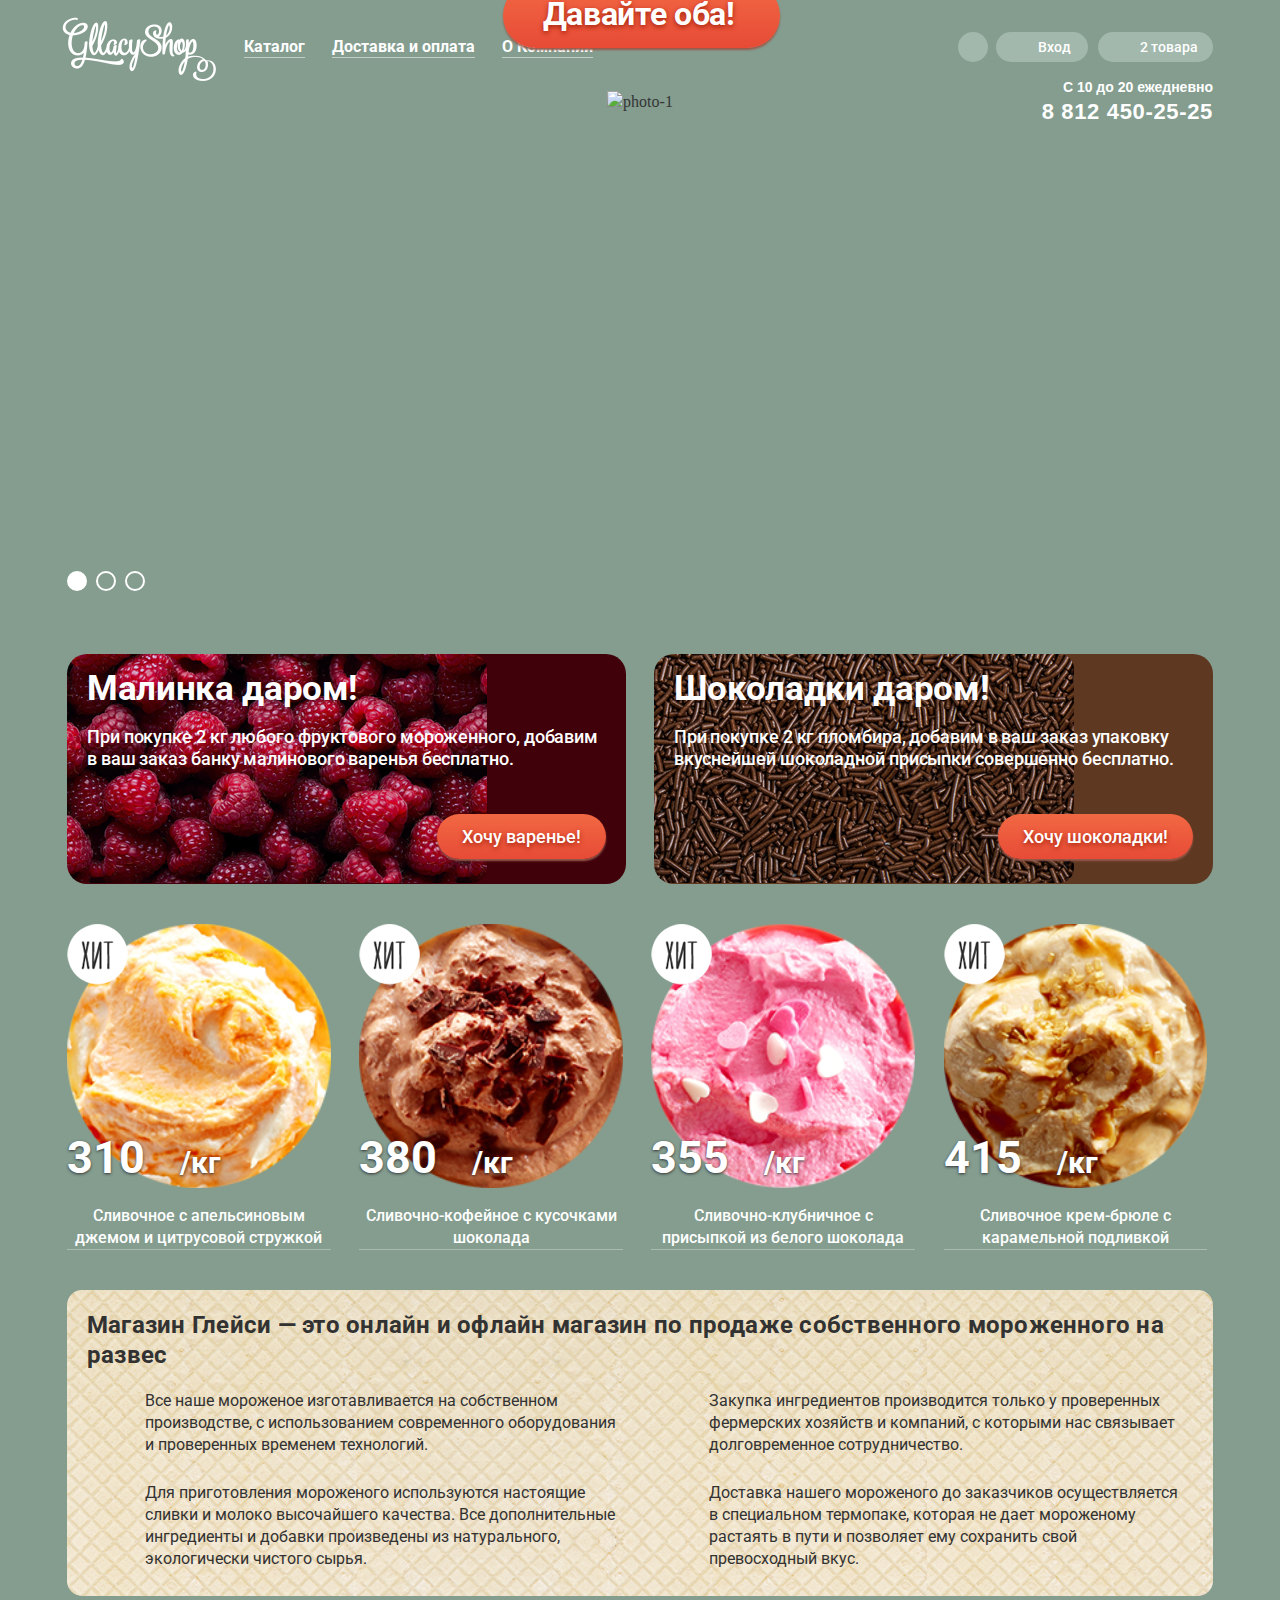
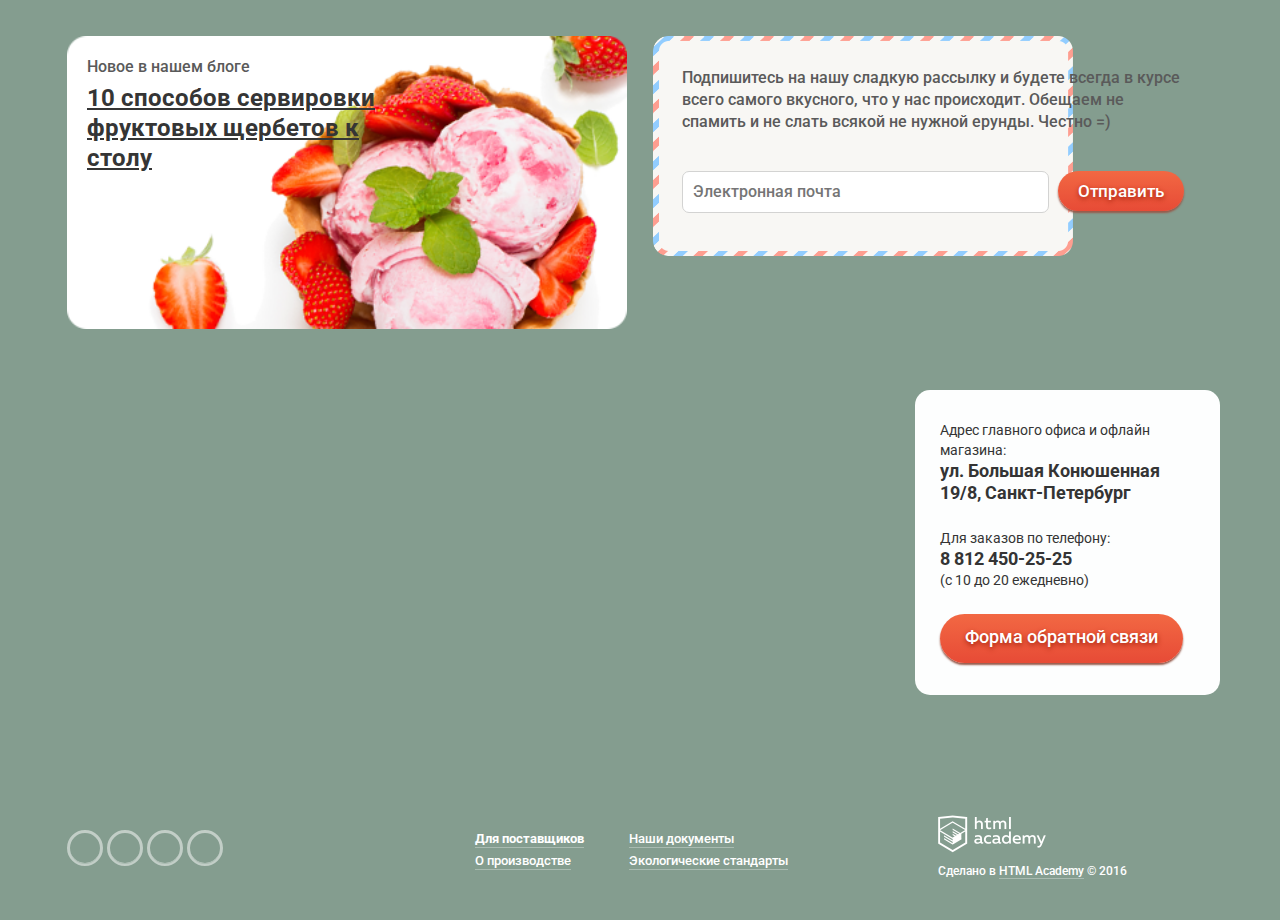
==== commit 3c2f8574: "update index.html with pixelPerfect" ====
--- a/index.html
+++ b/index.html
@@ -46,7 +46,7 @@
 								<tbody>
 									<tr>
 										<td class="header__product-del">
-											<a href="">+</a>
+											<a href="">&times</a>
 										</td>
 										<td class="header__product-img">
 											<a href=""><img src="img/cart-img1.png" height="33" width="33" alt="img1"></a>
@@ -63,7 +63,7 @@
 									</tr>
 									<tr>
 										<td class="header__product-del">
-											<a href="">+</a>
+											<a href="">&times</a>
 										</td>
 										<td class="header__product-img">
 											<a href=""><img src="img/cart-img2.png" height="33" width="33" alt="img1"></a>
@@ -107,7 +107,7 @@
 					</div>
 				</div>
 				<div class="header__info-worktime">
-					С 10 до 20 ежедневно<br>
+					С 10 до 20 ежедневно
 						<span>8 812 450-25-25</span>
 				</div>
 			</div>
@@ -116,21 +116,21 @@
 		<main class="content container homepage">
 			<section class="slider">
 				<figure class="slider__images slide-1 active">
-					<img class="slider__img" src="img/slide-icecream-1.png" width="655" height="595" alt="photo-1" />
+					<img class="slider__img" src="img/slide-icecream-1.png" width="647" height="584" alt="photo-1" />
 					<figcaption class="slider__desc">
 						<p>Крем-брюле и пломбир с малиновым джемом</p>
 						<a class="readmore btn-red" href="">Давайте оба!</a>
 					</figcaption>
 				</figure>
 				<figure class="slider__images slide-2">
-					<img class="slider__img" src="img/slide-icecream-2.png" width="655" height="595" alt="photo-2" />
+					<img class="slider__img" src="img/slide-icecream-2.png" width="647" height="584" alt="photo-2" />
 					<figcaption class="slider__desc">
 						<p>Шоколадный пломбир и лимонный сорбет</p>
 						<a class="readmore btn-red" href="">Давайте оба!</a>
 					</figcaption>
 				</figure>
 				<figure class="slider__images slide-3">
-					<img class="slider__img" src="img/slide-icecream-3.png" width="655" height="595" alt="photo-3" />
+					<img class="slider__img" src="img/slide-icecream-3.png" width="647" height="584" alt="photo-3" />
 					<figcaption class="slider__desc">
 						<p>Пломбир с помадкой и клубничный щербет</p>
 						<a class="readmore btn-red" href="">Давайте оба!</a>
@@ -161,82 +161,96 @@
 					<div class="catalog__img">
 						<img src="img/hit-ice-1.png" width="267" height="270" alt="hit__img-1">
 						<div class="catalog__price">
-							310 <b></b>/кг
+							310<b></b><span>/кг</span>
 						</div>
 					</div>
 					<div class="catalog__desc">
 						<a href="#">Сливочное с апельсиновым джемом и цитрусовой стружкой</a>
 					</div>
+
+					<div class="catalog__item-hover">
+						<a href="" class="readmore btn-red">Быстрый просмотр</a>
+					</div>
 				</div>
 				<div class="catalog__item hit">
 					<div class="catalog__img">
-						<img src="img/hit-ice-1.png" width="267" height="270" alt="hit__img-2">
+						<img src="img/hit-ice-2.png" width="267" height="270" alt="hit__img-2">
 						<div class="catalog__price">
-							380 <b></b>/кг
+							380<b></b><span>/кг</span>
 						</div>
 					</div>
 					<div class="catalog__desc">
 						<a href="#">Сливочно-кофейное с кусочками шоколада</a>
 					</div>
+
+					<div class="catalog__item-hover">
+						<a href="" class="readmore btn-red">Быстрый просмотр</a>
+					</div>
 				</div>
 				<div class="catalog__item hit">
 					<div class="catalog__img">
-						<img src="img/hit-ice-1.png" width="267" height="270" alt="hit__img-3">
+						<img src="img/hit-ice-3.png" width="267" height="270" alt="hit__img-3">
 						<div class="catalog__price">
-							355 <b></b>/кг
+							355<b></b><span>/кг</span>
 						</div>
 					</div>
 					<div class="catalog__desc">
 						<a href="#">Сливочно-клубничное с присыпкой из белого шоколада</a>
 					</div>
+
+					<div class="catalog__item-hover">
+						<a href="" class="readmore btn-red">Быстрый просмотр</a>
+					</div>
 				</div>
 				<div class="catalog__item hit">
 					<div class="catalog__img">
-						<img src="img/hit-ice-1.png" width="267" height="270" alt="hit__img-4">
+						<img src="img/hit-ice-4.png" width="267" height="270" alt="hit__img-4">
 						<div class="catalog__price">
-							415 <b></b>/кг
+							415<b></b><span>/кг</span>
 						</div>
 					</div>
 					<div class="catalog__desc">
 						<a href="#">Сливочное крем-брюле с карамельной подливкой</a>
 					</div>
+
+					<div class="catalog__item-hover">
+						<a href="" class="readmore btn-red">Быстрый просмотр</a>
+					</div>
 				</div>
 			</section>
 
 			<section class="about">
 				<h1 class="about__header">
-					Магазин Глейси - это онлайн и офлайн магазин по продаже собственного мороженного на развес
+					Магазин Глейси &mdash; это онлайн и офлайн магазин по продаже собственного мороженного на развес
 				</h1>
 				<ul class="about__list">
-					<li class="about__item">
-						<span class="about__icon icon-ice"></span>
-						<p>Наше мороженное изготавливается на собственном производстве, с использованием современного оборудования и проверенных временем технологий.</p>
-					</li>
-					<li class="about__item">
-						<span class="about__icon icon-cow"></span>
-						<p>Закупка ингридиентов производится только у проверенных фермерских хозяйств и компаний, с которыми нас связывает долговременное сотрудничество.
+					<li class="about__item icon-ice">
+						<p>Все наше мороженое изготавливается на собственном производстве, с использованием современного оборудования и проверенных временем технологий.
 						</p>
 					</li>
-					<li class="about__item">
-						<span class="about__icon icon-leaf"></span>
-						<p>Для приготовления мороженного используются настоящие сливки и молоко высочайшего качества. Все дополнительные ингридиенты и добавки произведены из натурального, экологически чистого сырья.</p>
-					</li>
-					<li class="about__item">
-						<span class="about__icon icon-greed"></span>
-						<p>Доставка нашего мороженного до заказчика осущетвляется в специальном термопаке, которая не дает мороженному растаять в пути и позволяет ему сохранить свой превосходный вкус.</p>
+					<li class="about__item icon-cow">
+						<p>Закупка ингредиентов  производится только у проверенных фермерских хозяйств и компаний, с которыми нас связывает долговременное сотрудничество.
+						</p>
+					</li>
+					<li class="about__item icon-leaf">
+						<p>Для приготовления мороженого используются настоящие сливки и молоко высочайшего качества. Все дополнительные ингредиенты и добавки произведены из натурального, экологически чистого сырья. </p>
+					</li>
+					<li class="about__item icon-greed">
+						<p>Доставка нашего мороженого до заказчиков осуществляется в специальном термопаке, которая не дает мороженому растаять в пути и позволяет ему сохранить свой превосходный вкус.
+						</p>
 					</li>
 				</ul>
 			</section>
 
 			<section class="news">
 				<div class="news__lastnews">
-				<div class="news__lastnews-info">
-					<b class="news__name">Новое в нашем блоге</b>
-					<h2 class="news__header">
-						<a href="#">10 способов сервировки фруктовых щербетов к столу</a>
-					</h2>
-				</div>
-				<img src="img/banner-1.png" width="560" height="220" alt="new">
+					<div class="news__lastnews-info">
+						<b class="news__name">Новое в нашем блоге</b>
+						<h2 class="news__header">
+							<a href="#">10 способов сервировки фруктовых щербетов к столу</a>
+						</h2>
+					</div>
+					<img src="img/banner-1.png" width="560" height="220" alt="new">
 				</div>
 
 				<div class="news__sendmail">
--- a/css/style.css
+++ b/css/style.css
@@ -276,13 +276,14 @@
 
 .header__info-btns {
 	text-align: right;
+	height: 30px;
 	/*width: 244px;*/
 }
 
 .header__info-search {
 	display: inline-block;
-	width: 32px;
-	height: 32px;
+	width: 30px;
+	height: 30px;
 	background: #a2b8ac;
 	border-radius: 50%;
 	position: relative;
@@ -298,6 +299,15 @@
 	position: absolute;
 	top: 7px;
 	left: 7px;
+}
+
+.icon-search::after {
+	content: '';
+	display: block;
+	height: 4px;
+	width: 20px;
+	position: relative;
+	top: 25px;
 }
 
 .header__search-form {
@@ -368,6 +378,15 @@
 	z-index: 10;
 }
 
+.icon-login::after {
+	content: '';
+	display: block;
+	height: 4px;
+	width: 67px;
+	position: relative;
+	top: 25px
+}
+
 .header__login-form {
 	width: 275px;
 	height: 140px;
@@ -474,15 +493,6 @@
 	border: none;
 }
 
-.header__cart-list::before {
-	content: '';
-	display: block;
-	height: 4px;
-	background: red;
-	position: relative;
-	top: -4px;
-}
-
 .header__info-cart:hover .header__cart-list {
 	display: block;
 }
@@ -497,9 +507,18 @@
 	margin-right: 7px;
 }
 
+.icon-cart::after {
+	content: '';
+	display: block;
+	height: 4px;
+	width: 85px;
+	position: relative;
+	top: 25px;
+}
+
 .header__cart-list {
 	position: absolute;
-	top: 30px;
+	top: 34px;
 	right: 0;
 	min-width: 540px;
 	min-height: 200px;
@@ -544,7 +563,6 @@
 	font-weight: 100;
 	display: inline-block;
 	border: none;
-	transform: rotate(45deg);
 	vertical-align: middle;
 }
 
@@ -614,8 +632,7 @@
 	border-radius: 30px;
 }
 
-.header__info-cart:hover,
-.header__info-cart.active{
+.header__info-cart:hover {
 	background: #f8f7f4;
 }
 
@@ -624,7 +641,6 @@
 	border: none;
 }
 
-.header__info-cart.active > a,
 .header__info-cart:hover > a {
 	color: #323232;
 }
@@ -641,7 +657,7 @@
 
 .header__info-worktime {
 	position: absolute;
-	bottom: -54px;
+	bottom: -64px;
 	right: 0;
 	font-size: 14px;
 	font-weight: 700;
@@ -651,8 +667,10 @@
 
 .header__info-worktime span {
 	font-size: 22px;
+	line-height: 28px;
 	font-weight: 700;
-	letter-spacing: 0.05em;
+	letter-spacing: 0.03em;
+	display: inline-block;
 }
 
 /* content */
@@ -666,11 +684,20 @@
 .slider {
 	position: relative;
 	width: 100%;
-	min-height: 600px;
+	min-height: 590px;
 }
 
 .slider__images {
 	display: none;
+	position: relative;
+}
+
+.slider__images img {
+	width: 647px;
+	height: 584px;
+	position: relative;
+	top: -13px;
+	right: 40px;
 }
 
 .slider__images.active {
@@ -682,15 +709,16 @@
 
 .slider__desc {
 	position: absolute;
-	bottom: 70px;
-	right: 20%;
+	bottom: 78px;
+	right: 23.5%;
 	width: 690px;
+	letter-spacing: -0.02em;
 }
 
 .slider__desc p {
 	font-size: 60px;
 	color: #fff;
-	line-height: 62px;
+	line-height: 60px;
 	font-weight: 900;
 	font-family: 'Roboto', Arial, sans-serif;
 	margin-bottom: 30px;
@@ -699,7 +727,8 @@
 .slider__desc .readmore {
 	font-size: 32px;
 	line-height: 62px;
-	padding: 0 40px 3px 40px;
+	margin-left: 5px;
+	padding: 0 45px 3px 40px;
 	color: #fff;
 	font-weight: 700;
 }
@@ -709,7 +738,7 @@
 	margin: 0;
 	padding: 0;
 	position: absolute;
-	bottom: 80px;
+	bottom: 97px;
 }
 
 .slider__li {
@@ -719,8 +748,8 @@
 
 .slider__li span {
 	display: inline-block;
-	width: 23px;
-	height: 23px;
+	width: 16px;
+	height: 16px;
 	border-radius: 50%;
 	border: 2px solid #fff;
 }
@@ -753,7 +782,7 @@
 .actions__item {
 	width: 48.8%;
 	float: left;
-	padding: 20px 20px 65px 20px;
+	padding: 20px 15px 65px 20px;
 	min-height: 230px;
 	box-sizing: border-box;
 	border-radius: 20px;
@@ -774,6 +803,7 @@
 	padding: 0;
 	color: #fff;
 	font-size: 35px;
+	letter-spacing: -0.01em;
 	font-family: 'Roboto', Arial, sans-serif;
 	font-weight: 700;
 }
@@ -781,18 +811,20 @@
 .actions__desc {
 	color: #fff;
 	font-size: 18px;
+	letter-spacing: -0.005em;
 	font-family: 'Roboto', Arial, sans-serif;
 	font-weight: 500;
+	margin-top: 22px;
 }
 
 .actions__link {
 	text-align: right;
 	position: absolute;
 	right: 20px;
-	bottom: 20px;
+	bottom: 25px;
 	font-size: 18px;
 	line-height: 45px;
-	padding: 0 25px 4px 25px;
+	padding: 0 25px 0px 25px;
 	font-weight: 500;
 	border-radius: 30px;
 }
@@ -816,6 +848,7 @@
 	float: left;
 	text-align: center;
 	margin-left: 2.5%;
+	position: relative;
 }
 
 .catalog__item.hit::before {
@@ -859,9 +892,16 @@
 	background: url(../img/rub.png) no-repeat 0 100%;
 }
 
+.catalog__price span {
+	font-size: 30px;
+	margin-left: 5px;
+}
+
 .catalog__desc a {
 	font-size: 16px;
 	line-height: 22px;
+	display: inline-block;
+	margin-top: -4px;
 }
 
 /* about */
@@ -871,17 +911,18 @@
 	min-height: 305px;
 	background: #ecdfc6 url(../img/vaflya.png);
 	border-radius: 15px;
-	padding: 30px 20px 25px 20px;
+	padding: 20px 20px 10px 20px;
 	box-sizing: border-box;
 	margin-bottom: 40px;
 }
 
 .about__header {
 	font-size: 24px;
+	line-height: 30px;
 	color: #323232;
 	font-weight: 700;
 	margin: 0 0 10px 0;
-	letter-spacing: 0.05em;
+	letter-spacing: 0.01em;
 	font-family: 'Roboto', Arial, sans-serif;
 }
 
@@ -893,7 +934,7 @@
 }
 
 .about__item {
-	width: 45%;
+	width: 48.4%;
 	margin-right: 2.2%;
 	display: inline-block;
 }
@@ -902,39 +943,44 @@
 	margin-right: 0;
 }
 
-.about__icon {
+.about__item::before {
+	content: '';
 	width: 49px;
 	height: 47px;
 	display: inline-block;
 	float: left;
 }
 
-.icon-ice {
+.icon-ice::before {
 	background: url(../img/sprite.png) 85.1% 0 no-repeat;
 }
 
-.icon-cow {
+.icon-cow::before {
 	background: url(../img/sprite.png) 99% 0 no-repeat;
 }
 
-.icon-leaf {
+.icon-leaf::before {
 	background: url(../img/sprite.png) 71% 0 no-repeat;
 }
 
-.icon-greed {
+.icon-greed::before {
 	background: url(../img/sprite.png) 57% 0 no-repeat;
 }
 
 .about__item p {
-	margin-left: 60px;
-	margin-top: 15px;
+	margin-left: 58px;
+	margin-top: 10px;
+	font-family: 'Roboto', Arial, sans-serif;
+	font-size: 16px;
+	line-height: 22px;
+	color: #323232;
 }
 
 /* news */
 
 .news {
 	width: 100%;
-	margin-bottom: 40px;
+	margin-bottom: 30px;
 }
 
 .news::after {
@@ -947,8 +993,7 @@
 	width: 48.86%;
 	float: left;
 	position: relative;
-	min-height: 220px;
-	background: #fff;
+	min-height: 210px;
 	border-radius: 15px;
 }
 
@@ -960,6 +1005,7 @@
 
 .news__lastnews img {
 	height: auto;
+	line-height: 0;
 }
 
 .news__name {
@@ -970,13 +1016,14 @@
 }
 
 .news__header {
-	margin: 0;
+	margin: 5px 0 0 0;
 	padding: 0;
 }
 
 .news__header a {
 	color: #353535;
 	font-size: 24px;
+	line-height: 26px;
 	font-weight: 700;
 	font-family: 'Roboto', Arial, sans-serif;
 	border: none;
@@ -1004,11 +1051,11 @@
 	line-height: 22px;
 	font-weight: 500;
 	font-family: 'Roboto', Arial, sans-serif;
-	margin: 0 0 38px 0;
+	margin: -7px 0 38px 0;
 }
 
 .news__input-mail {
-	width: 70%;
+	width: 73%;
 	box-sizing: border-box;
 	border: 1px solid #d3d3d2;
 	padding: 0 10px;
@@ -1023,7 +1070,7 @@
 
 .news__btn-submit {
 	float: right;
-	padding: 0 3%;
+	padding: 0 4%;
 	height: 40px;
 	border-radius: 20px;
 	font-size: 17px;
@@ -1415,10 +1462,10 @@
 	min-height: 80px;
 }
 
-.catalog-page .catalog__item-hover {
+.catalog__item-hover {
 	position: absolute;
 	width: 104%;
-	height: 420;
+	height: 420px;
 	top: -5px;
 	left: -5px;
 	background: rgba(255,255,255,0.3);
@@ -1442,7 +1489,7 @@
 	border-radius: 30px;
 }
 
-.catalog-page .catalog__item:hover .catalog__item-hover {
+.catalog__item:hover .catalog__item-hover {
 	display: block;
 }
 
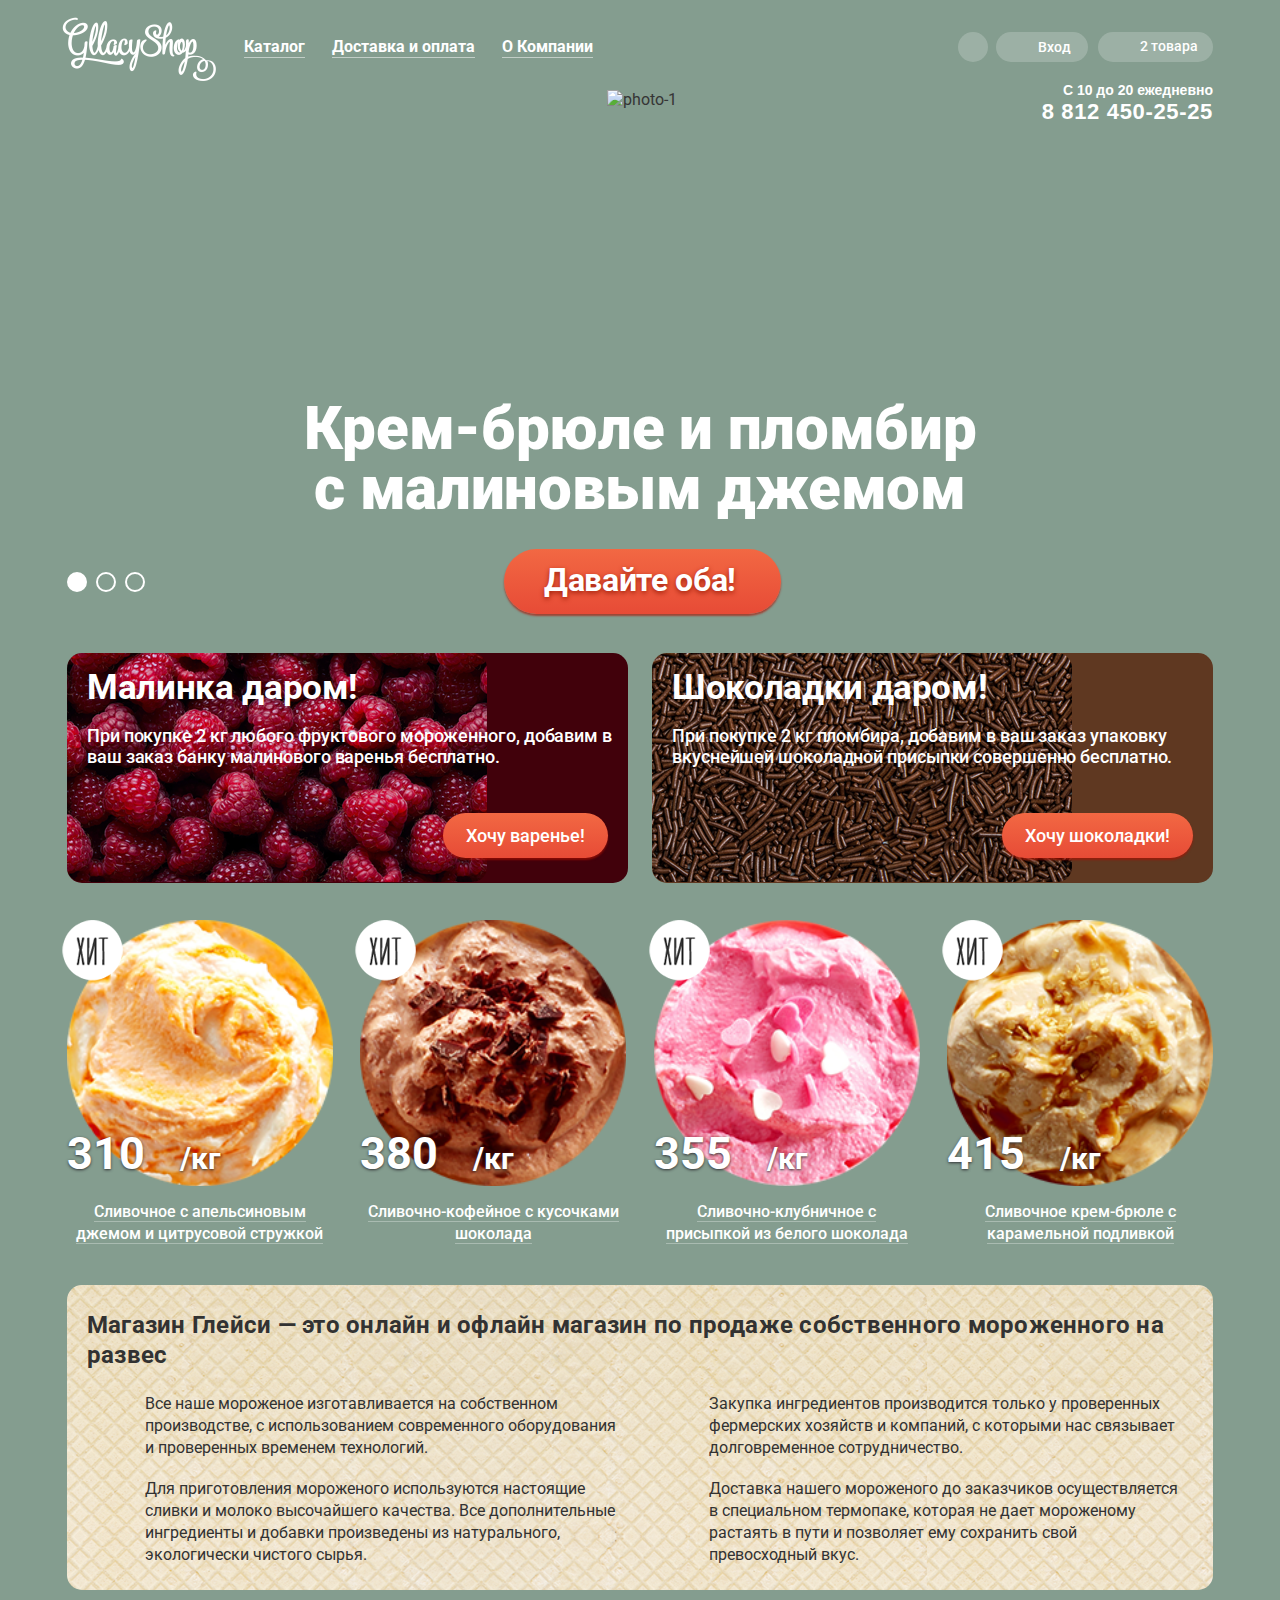
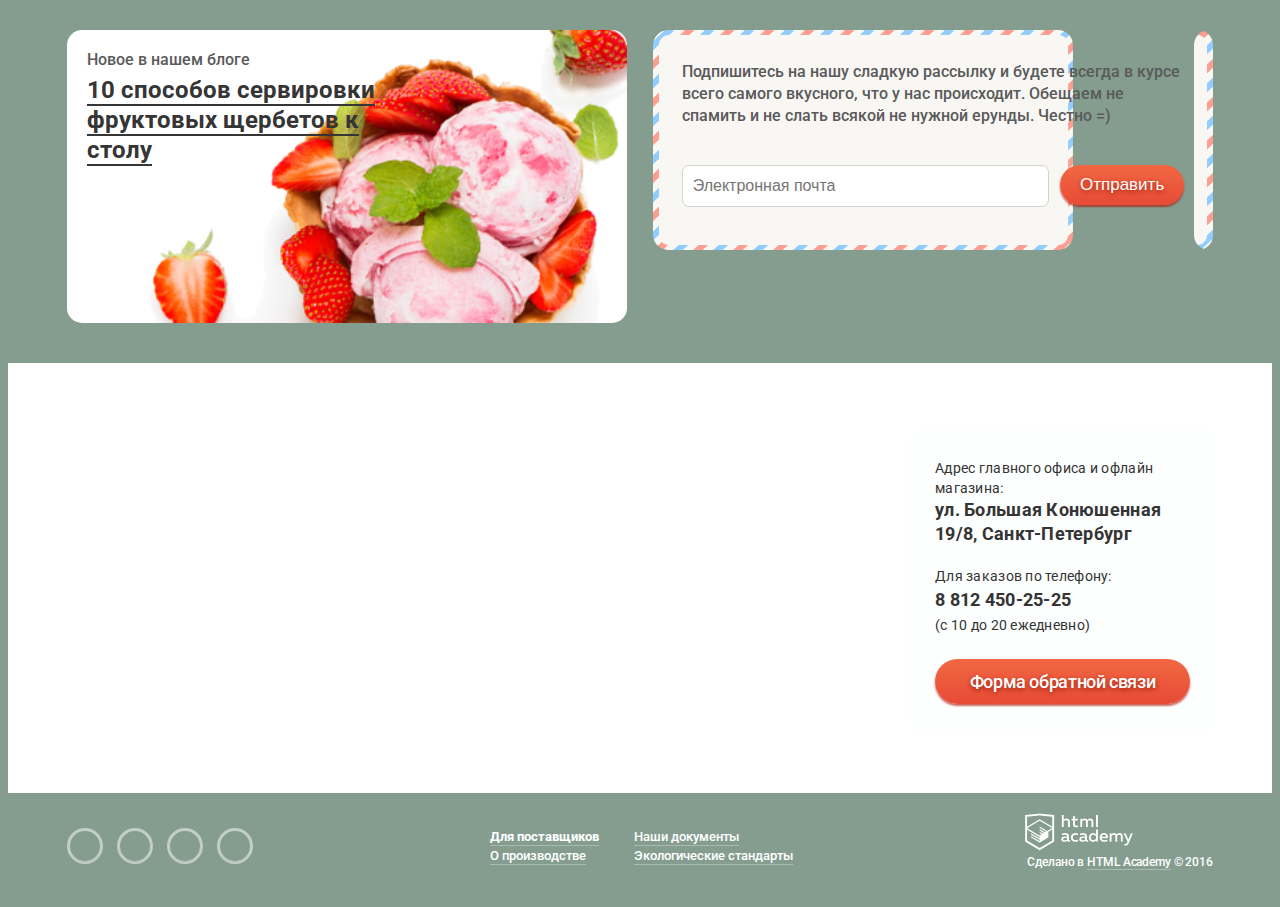
==== commit f8c9365b: "final update" ====
--- a/index.html
+++ b/index.html
@@ -7,7 +7,7 @@
 		<link rel="stylesheet" type="text/css" href="css/style.css" media="all" />
 		<title>HTML Academy: Глейси</title>
 	</head>
-	<body class="bg-1-light">
+	<body class="bg-1-light nojs">
 		<div class="popup__overlay"></div>
 		<header class="page__header container">
 			<nav class="header__topmenu">
@@ -46,7 +46,7 @@
 								<tbody>
 									<tr>
 										<td class="header__product-del">
-											<a href="">&times</a>
+											<a href="">&times;</a>
 										</td>
 										<td class="header__product-img">
 											<a href=""><img src="img/cart-img1.png" height="33" width="33" alt="img1"></a>
@@ -63,7 +63,7 @@
 									</tr>
 									<tr>
 										<td class="header__product-del">
-											<a href="">&times</a>
+											<a href="">&times;</a>
 										</td>
 										<td class="header__product-img">
 											<a href=""><img src="img/cart-img2.png" height="33" width="33" alt="img1"></a>
@@ -157,65 +157,53 @@
 			</section>
 
 			<section class="catalog">
-				<div class="catalog__item hit">
+				<div class="catalog__item hit catalog__item--test">
 					<div class="catalog__img">
 						<img src="img/hit-ice-1.png" width="267" height="270" alt="hit__img-1">
 						<div class="catalog__price">
-							310<b></b><span>/кг</span>
+							310<b>р</b><span>/кг</span>
 						</div>
 					</div>
 					<div class="catalog__desc">
-						<a href="#">Сливочное с апельсиновым джемом и цитрусовой стружкой</a>
-					</div>
-
-					<div class="catalog__item-hover">
-						<a href="" class="readmore btn-red">Быстрый просмотр</a>
-					</div>
+						<a href="#"><span>Сливочное с апельсиновым джемом и цитрусовой стружкой</span></a>
+					</div>
+					<a href="" class="readmore btn-red">Быстрый просмотр</a>
 				</div>
 				<div class="catalog__item hit">
 					<div class="catalog__img">
 						<img src="img/hit-ice-2.png" width="267" height="270" alt="hit__img-2">
 						<div class="catalog__price">
-							380<b></b><span>/кг</span>
+							380<b>р</b><span>/кг</span>
 						</div>
 					</div>
 					<div class="catalog__desc">
-						<a href="#">Сливочно-кофейное с кусочками шоколада</a>
-					</div>
-
-					<div class="catalog__item-hover">
-						<a href="" class="readmore btn-red">Быстрый просмотр</a>
-					</div>
+						<a href="#"><span>Сливочно-кофейное с кусочками шоколада</span></a>
+					</div>
+					<a href="" class="readmore btn-red">Быстрый просмотр</a>
 				</div>
 				<div class="catalog__item hit">
 					<div class="catalog__img">
 						<img src="img/hit-ice-3.png" width="267" height="270" alt="hit__img-3">
 						<div class="catalog__price">
-							355<b></b><span>/кг</span>
+							355<b>р</b><span>/кг</span>
 						</div>
 					</div>
 					<div class="catalog__desc">
-						<a href="#">Сливочно-клубничное с присыпкой из белого шоколада</a>
-					</div>
-
-					<div class="catalog__item-hover">
-						<a href="" class="readmore btn-red">Быстрый просмотр</a>
-					</div>
+						<a href="#"><span>Сливочно-клубничное с присыпкой из белого шоколада</span></a>
+					</div>
+					<a href="" class="readmore btn-red">Быстрый просмотр</a>
 				</div>
 				<div class="catalog__item hit">
 					<div class="catalog__img">
 						<img src="img/hit-ice-4.png" width="267" height="270" alt="hit__img-4">
 						<div class="catalog__price">
-							415<b></b><span>/кг</span>
+							415<b>р</b><span>/кг</span>
 						</div>
 					</div>
 					<div class="catalog__desc">
-						<a href="#">Сливочное крем-брюле с карамельной подливкой</a>
-					</div>
-
-					<div class="catalog__item-hover">
-						<a href="" class="readmore btn-red">Быстрый просмотр</a>
-					</div>
+						<a href="#"><span>Сливочное крем-брюле с карамельной подливкой</span></a>
+					</div>
+					<a href="" class="readmore btn-red">Быстрый просмотр</a>
 				</div>
 			</section>
 
@@ -262,11 +250,11 @@
 				</div>
 
 				<div class="map__address">
-					<p>Адрес главного офиса и офлайн магазина:<br>
+					<p class="map__first-p">Адрес главного офиса и офлайн магазина:<br>
 						<strong class="map__strong-taddr">ул. Большая Конюшенная<br>
 						19/8, Санкт-Петербург</strong>
 					</p>
-					<p>Для заказов по телефону:<br>
+					<p class="map__last-p">Для заказов по телефону:<br>
 						<strong class="map__strong-tel">8 812 450-25-25</strong><br>
 						(с 10 до 20 ежедневно)
 					</p>
@@ -285,30 +273,29 @@
 					<span class="map__modal-close">+</span>
 				</p>
 				<form class="map__modal-form" action="#" method="post">
-					<input class="map__modal-name" type="text" name="name" placeholder="Как вас зовут?">
-					<input class="map__modal-mail" type="text"  name="mail" placeholder="Ваша почта для ответа?">
-					<textarea class="map__modal-message" name="message" placeholder="Напишите что нибудь..."></textarea><br>
+					<input class="map__modal-name" type="text" name="name" placeholder="Как вас зовут?"><i>Как вас зовут?</i>
+					<input class="map__modal-mail" type="text"  name="mail" placeholder="Ваша почта для ответа?"><i>Ваша почта для ответа?</i>
+					<textarea class="map__modal-message" name="message" placeholder="Напишите что нибудь..."></textarea><i>Напишите что нибудь...</i>
 					<button class="map__modal-submit btn-red" type="submit">Войти</button>
 				</form>
 			</div>
 
 			<div class="map__script">
-				 <!-- yandex-map -->
 	<script type="text/javascript" src="http://api-maps.yandex.ru/2.1/?lang=ru_RU"></script>
 
-<script type="text/javascript"><!--
+<script type="text/javascript">
 ymaps.ready(init);
 
 function init () {
 	var map = new ymaps.Map('contactmap', {
-			center: [59.93865733679417,30.32633943058016],
-			zoom: 17
+			center: [59.93933733679417,30.32938943058016],
+			zoom: 16
 		}),
 		counter = 0;
 
 	var Balloon = ymaps.templateLayoutFactory.createClass('<p><b>Glassy Shop</b></p><p>г. Санкт-Петербург<br>Большая Конюшенная, 19/8</p>');
 
-	var placemark = new ymaps.Placemark([59.93866675783276,30.32307250000002], {
+	var placemark = new ymaps.Placemark([59.93880675783277,30.32307250000002], {
 			name: 'Glassy Shop',
 			iconContent: "Glassy Shop",
 			hintContent: 'Glassy Shop'
@@ -326,10 +313,8 @@
 	map.geoObjects.add(placemark);
 	map.behaviors.disable('scrollZoom');
 }
-// -->
 </script>
 	<div style="width: 100%; height: 430px;" id="contactmap"></div>
-	<!-- /yandex-map -->
 			</div>
 		</section>
 
--- a/css/style.css
+++ b/css/style.css
@@ -1,22 +1,21 @@
 /* basic */
 body {
 	font-size: 16px;
-	line-height: 22px;
-	font-family: 'Roboto Bold', 'Times New Roman', serif;
+	font-family: 'Roboto', Arial, serif;
 	color: #353535;
 	font-weight: normal;
 }
 
 body.bg-1-light {
-	background: #849d8f url(../img/sunlight-1.png) no-repeat 50% 0;
+	background: #849d8f url('../img/sunlight-1.png') no-repeat 50% 0;
 }
 
 body.bg-2-light {
-	background: #8996a6 url(../img/sunlight-2.png) no-repeat 50% 0;
+	background: #8996a6 url('../img/sunlight-2.png') no-repeat 50% 0;
 }
 
 body.bg-3-light {
-	background: #9d8b84 url(../img/sunlight-3.png) no-repeat 50% 0;
+	background: #9d8b84 url('../img/sunlight-3.png') no-repeat 50% 0;
 }
 
 body.bg-1 {
@@ -43,7 +42,7 @@
 	text-decoration: none;
 	color: #fff;
 	font-weight: 500;
-	font-family: 'Roboto', Arial, sans-serif;
+
 	border-bottom: 1px solid #a9bbb1;
 }
 
@@ -71,7 +70,7 @@
 h1 {
 	font-size: 35px;
 	line-height: 40px;
-	font-family: 'Roboto', Arial, sans-serif;
+
 	font-weight: bold;
 	color: #ffffff;
 }
@@ -79,7 +78,7 @@
 h2 {
 	font-size: 24px;
 	line-height: 30px;
-	font-family: 'Roboto', Arial, sans-serif;
+
 	font-weight: bold;
 	color: #353535;
 }
@@ -89,13 +88,12 @@
 	background: #f16743;
 	border-radius: 40px;
 	color: #fff;
-	font-family: 'Roboto', Arial, sans-serif;
+
 	text-decoration: none;
+	background: -webkit-linear-gradient(bottom, #e74b36, #f26843);
 	background: linear-gradient(to top, #e74b36, #f26843);
-	background: -moz-linear-gradient(to top, #e74b36, #f26843);
-	background: -o-linear-gradient(to top, #e74b36, #f26843);
 	background: -webkit-linear-gradient(to top, #e74b36, #f26843);
-	box-shadow: 0 2px 2px #975a4b;
+	box-shadow: 0 2px 2px rgba(172,16,0,0.64);
 	text-shadow: 0px 2px 5px #a0200b;
 	border: none;
 }
@@ -103,25 +101,21 @@
 .btn-red:hover {
 	background: #f58669;
 	color: #fff;
-	background: linear-gradient(to top, #f58669, #ec6f5e);
-	background: -moz-linear-gradient(to top, #f58669, #ec6f5e);
-	background: -o-linear-gradient(to top, #f58669, #ec6f5e);
-	background: -webkit-linear-gradient(to top, #f58669, #ec6f5e);
-	box-shadow: 0 2px 2px #975a4b;
+	background: -webkit-linear-gradient(bottom, #ec6f5e, #f58669);
+	background: linear-gradient(to top, #ec6f5e, #f58669);
+	background: -webkit-linear-gradient(to top, #ec6f5e, #f58669);
+	box-shadow: 0 2px 2px rgba(172,16,0,1);
 }
 
 .btn-red:active {
 	background: #d84732;
 	color: #fff;
+	background: -webkit-linear-gradient(bottom, #d84732, #e1613e);
 	background: linear-gradient(to top, #d84732, #e1613e);
-	background: -moz-linear-gradient(to top, #d84732, #e1613e);
-	background: -o-linear-gradient(to top, #d84732, #e1613e);
 	background: -webkit-linear-gradient(to top, #d84732, #e1613e);
-	box-shadow: 0 -2px 2px #975a4b;
+	box-shadow: inset 0 2px 2px #942718;
 	border-bottom: none;
 }
-
-/* header */
 
 .page__header {
 	min-height: 54px;
@@ -135,7 +129,6 @@
 .header__topmenu-logo {
 	width: 154px;
 	height: 64px;
-	display: inline-block;
 	float: left;
 	border: none;
 	margin-right: 15px;
@@ -143,7 +136,6 @@
 }
 
 .header__topmenu-list {
-	display: inline-block;
 	min-height: 71px;
 	margin: 0;
 	padding: 0;
@@ -163,7 +155,7 @@
 	display: inline-block;
 	position: relative;
 	color: #fff;
-	font-family: 'Roboto', Arial, sans-serif;
+
 	font-size: 16px;
 	line-height: 21px;
 	font-weight: bold;
@@ -224,13 +216,12 @@
 .header__topmenu-list ul li {
 	padding: 0px;
 	position: relative;
-	/*height: 28px;*/
 }
 
 .header__topmenu-list ul li a {
 	text-decoration: none;
 	color: #343434;
-	font-family: 'Roboto', Arial, sans-serif;
+
 	font-size: 14px;
 	display: inline-block;
 	font-weight: normal;
@@ -267,7 +258,6 @@
 }
 
 .header__info {
-	/*width: 29%;*/
 	float: right;
 	text-align: right;
 	margin-top: 15px;
@@ -277,14 +267,13 @@
 .header__info-btns {
 	text-align: right;
 	height: 30px;
-	/*width: 244px;*/
 }
 
 .header__info-search {
 	display: inline-block;
 	width: 30px;
 	height: 30px;
-	background: #a2b8ac;
+	background: rgba(255,255,255,0.2);
 	border-radius: 50%;
 	position: relative;
 	margin-right: 8px;
@@ -292,7 +281,7 @@
 }
 
 .icon-search {
-	background: url(../img/sprite.png) 0 0 no-repeat;
+	background: url('../img/sprite.png') 0 0 no-repeat;
 	display: inline-block;
 	width: 20px;
 	height: 20px;
@@ -304,10 +293,10 @@
 .icon-search::after {
 	content: '';
 	display: block;
-	height: 4px;
+	height: 10px;
 	width: 20px;
 	position: relative;
-	top: 25px;
+	top: 18px;
 }
 
 .header__search-form {
@@ -330,13 +319,13 @@
 	padding: 0px 11px;
 	box-sizing: border-box;
 	border-radius: 5px;
-	font-family: 'Roboto', Arial, sans-serif;
+
 	color: #999;
 	font-size: 14px;
 }
 
 .header__info-search:hover {
-	background: #f8f7f4;
+	background: rgb(248,247,244);
 }
 
 .header__info-search:active {
@@ -352,13 +341,11 @@
 }
 
 .header__info-login {
-	display: inline-block;
-	background: #a2b8ac;
+	background: rgba(255,255,255,0.2);
 	position: relative;
 	vertical-align: middle;
 	border-radius: 20px;
 	padding: 0px 17px 0px 15px;
-	font-family: 'Roboto', Arial, sans-serif;
 	font-size: 14px;
 	line-height: 30px;
 	color: #fff;
@@ -368,10 +355,9 @@
 }
 
 .icon-login {
-	display: inline-block;
 	width: 20px;
 	height: 20px;
-	background: url(../img/sprite.png) -20px 0 no-repeat;
+	background: url('../img/sprite.png') -20px 0 no-repeat;
 	float: left;
 	margin-right: 7px;
 	margin-top: 4px;
@@ -384,7 +370,7 @@
 	height: 4px;
 	width: 67px;
 	position: relative;
-	top: 25px
+	top: 26px;
 }
 
 .header__login-form {
@@ -415,7 +401,7 @@
 	padding: 0px 11px;
 	box-sizing: border-box;
 	border-radius: 5px;
-	font-family: 'Roboto', Arial, sans-serif;
+
 	color: #999;
 	font-size: 14px;
 	margin-bottom: 10px;
@@ -432,7 +418,7 @@
 	color: #333;
 	border: none;
 	text-decoration: underline;
-	font-family: 'Roboto', Arial, sans-serif;
+
 	font-size: 13px;
 	line-height: 17px;
 	display: block;
@@ -447,14 +433,17 @@
 	margin-top: 5px;
 	float: left;
 	font-size: 15px;
-	line-height: 24px;
-	padding: 5px 25px 6px 25px;
+	line-height: 36px;
+	width: 102px;
+	text-align: center;
+	padding: 0px;
 	font-weight: 500;
 	border-radius: 30px;
+	text-shadow: none;
 }
 
 .header__info-login:hover {
-	background: #f8f7f4;
+	background: rgb(248,247,244);
 }
 
 .header__info-login:active {
@@ -479,14 +468,11 @@
 }
 
 .header__info-cart {
-	display: inline-block;
-	background: #a2b8ac;
+	background: rgba(255,255,255,0.2);
 	position: relative;
 	border-radius: 20px;
-	padding: 0px 15px 0px 15px;
-	font-family: 'Roboto', Arial, sans-serif;
+	padding: 6px 15px 4px 15px;
 	font-size: 14px;
-	line-height: 30px;
 	text-decoration: none;
 	color: #fff;
 	float: right;
@@ -498,12 +484,11 @@
 }
 
 .icon-cart {
-	display: inline-block;
 	width: 20px;
 	height: 20px;
-	background: url(../img/sprite.png) -46px 0 no-repeat;
+	background: url('../img/sprite.png') -46px 0 no-repeat;
 	float: left;
-	margin-top: 5px;
+	margin-top: 0px;
 	margin-right: 7px;
 }
 
@@ -528,7 +513,6 @@
 	padding: 25px 15px;
 	box-shadow: 0 20px 20px rgba(0,0,0,0.4);
 	color: #333;
-	font-family: 'Roboto', Arial, sans-serif;
 	font-size: 13px;
 	display: none;
 }
@@ -594,7 +578,6 @@
 	border-bottom: none;
 	font-size: 13px;
 	line-height: 15px;
-	font-family: 'Roboto', Arial, sans-serif;
 	font-weight: normal;
 }
 
@@ -630,10 +613,12 @@
 	padding: 5px 22px;
 	font-weight: 500;
 	border-radius: 30px;
+	text-shadow: none;
+	color: #fefefe;
 }
 
 .header__info-cart:hover {
-	background: #f8f7f4;
+	background: rgb(248,247,244);
 }
 
 .header__info-cart > a {
@@ -673,14 +658,6 @@
 	display: inline-block;
 }
 
-/* content */
-
-.content {
-
-}
-
-/* slider */
-
 .slider {
 	position: relative;
 	width: 100%;
@@ -690,14 +667,17 @@
 .slider__images {
 	display: none;
 	position: relative;
+	box-sizing: border-box;
+	padding: 0;
+	margin: 0;
 }
 
 .slider__images img {
 	width: 647px;
 	height: 584px;
 	position: relative;
-	top: -13px;
-	right: 40px;
+	top: 2px;
+	right: -2px;
 }
 
 .slider__images.active {
@@ -709,8 +689,9 @@
 
 .slider__desc {
 	position: absolute;
-	bottom: 78px;
-	right: 23.5%;
+	top: 251px;
+	left: 50%;
+	margin-left: -345px;
 	width: 690px;
 	letter-spacing: -0.02em;
 }
@@ -720,7 +701,7 @@
 	color: #fff;
 	line-height: 60px;
 	font-weight: 900;
-	font-family: 'Roboto', Arial, sans-serif;
+
 	margin-bottom: 30px;
 }
 
@@ -738,7 +719,7 @@
 	margin: 0;
 	padding: 0;
 	position: absolute;
-	bottom: 97px;
+	bottom: 82px;
 }
 
 .slider__li {
@@ -763,11 +744,9 @@
 	background: #fff;
 }
 
-/* actions */
-
 .actions {
-	margin-top: -40px;
-	margin-bottom: 40px;
+	margin-top: -25px;
+	margin-bottom: 42px;
 	width: 100%;
 	position: relative;
 	min-height: 230px;
@@ -780,21 +759,21 @@
 }
 
 .actions__item {
-	width: 48.8%;
+	width: 48.95%;
 	float: left;
 	padding: 20px 15px 65px 20px;
 	min-height: 230px;
 	box-sizing: border-box;
-	border-radius: 20px;
+	border-radius: 15px;
 	position: relative;
 }
 
 .block-left {
-	background: #41010B url(../img/berry.png) no-repeat;
+	background: #41010B url('../img/berry.png') no-repeat;
 }
 
 .block-right {
-	background: #5f3821 url(../img/chocko.png) no-repeat;
+	background: #5f3821 url('../img/chocko.png') no-repeat;
 	float: right;
 }
 
@@ -804,7 +783,7 @@
 	color: #fff;
 	font-size: 35px;
 	letter-spacing: -0.01em;
-	font-family: 'Roboto', Arial, sans-serif;
+
 	font-weight: 700;
 }
 
@@ -812,7 +791,7 @@
 	color: #fff;
 	font-size: 18px;
 	letter-spacing: -0.005em;
-	font-family: 'Roboto', Arial, sans-serif;
+
 	font-weight: 500;
 	margin-top: 22px;
 }
@@ -824,17 +803,17 @@
 	bottom: 25px;
 	font-size: 18px;
 	line-height: 45px;
-	padding: 0 25px 0px 25px;
+	padding: 0 23px 0px 23px;
 	font-weight: 500;
 	border-radius: 30px;
-}
-
-/* catalog */
+	text-shadow: none;
+}
 
 .catalog {
 	width: 100%;
 	position: relative;
-	margin-bottom: 40px;
+	margin-top: -5px;
+	margin-bottom: 0px;
 }
 
 .catalog::after {
@@ -844,20 +823,55 @@
 }
 
 .catalog__item {
-	width: 23%;
+	width: 23.2%;
 	float: left;
 	text-align: center;
-	margin-left: 2.5%;
-	position: relative;
-}
+	margin-left: 2.4%;
+	padding: 0 0 75px 0;
+	position: relative;
+	margin-bottom: -35px;
+}
+
+.catalog__item .readmore {
+	display: none;
+}
+
+.catalog__item:hover {
+	background: rgba(255,255,255,0.3);
+	border-radius: 5px;
+	box-shadow: 0px 20px 20px rgba(0,0,0,0.4);
+	z-index: 5;
+}
+
+.catalog__item:hover .readmore {
+	display: inline-block;
+	position: absolute;
+	line-height: 36px;
+	left: 50%;
+	width: 70%;
+	margin-left: -35%;
+	bottom: 23px;
+	text-shadow: none;
+	font-weight: bold;
+}
+
+@media (max-width: 1000px) and (min-width: 600px) {
+	.catalog__item:hover .readmore {
+		width: 90%;
+		margin-left: -45%;
+		left: 50%;
+	}
+}
+
 
 .catalog__item.hit::before {
 	content: '';
 	display: block;
 	position: absolute;
+	left: -5px;
 	width: 62px;
 	height: 62px;
-	background: url(../img/hit.png) no-repeat;
+	background: url('../img/hit.png') no-repeat;
 	color: #303030;
 	z-index: 2;
 }
@@ -873,23 +887,25 @@
 
 .catalog__item .catalog__img img {
 	height: auto;
+	z-index: 1;
 }
 
 .catalog__price {
 	font-size: 45px;
 	color: #fff;
 	font-weight: 700;
-	font-family: 'Roboto', Arial, sans-serif;
 	text-shadow: 0 1px 3px #313235;
 	position: absolute;
-	bottom: 20px;
+	bottom: 10px;
 }
 
 .catalog__price b {
 	display: inline-block;
 	height: 45px;
+	line-height: 85px;
 	width: 30px;
-	background: url(../img/rub.png) no-repeat 0 100%;
+	font-size: 0;
+	background: url('../img/rub.png') no-repeat 0 100%;
 }
 
 .catalog__price span {
@@ -902,14 +918,25 @@
 	line-height: 22px;
 	display: inline-block;
 	margin-top: -4px;
-}
-
-/* about */
+	border: none;
+}
+
+.catalog__item a span {
+	border-bottom: 1px solid #a9bbb1;
+}
+
+.catalog__desc a:hover {
+	color: #fff;
+}
+
+.catalog__item a:hover span {
+	border: none;
+}
 
 .about {
 	width: 100%;
 	min-height: 305px;
-	background: #ecdfc6 url(../img/vaflya.png);
+	background: #ecdfc6 url('../img/vaflya.png');
 	border-radius: 15px;
 	padding: 20px 20px 10px 20px;
 	box-sizing: border-box;
@@ -921,9 +948,8 @@
 	line-height: 30px;
 	color: #323232;
 	font-weight: 700;
-	margin: 0 0 10px 0;
+	margin: 5px 0 14px 0;
 	letter-spacing: 0.01em;
-	font-family: 'Roboto', Arial, sans-serif;
 }
 
 .about__list {
@@ -947,40 +973,35 @@
 	content: '';
 	width: 49px;
 	height: 47px;
-	display: inline-block;
 	float: left;
 }
 
 .icon-ice::before {
-	background: url(../img/sprite.png) 85.1% 0 no-repeat;
+	background: url('../img/sprite.png') 85.1% 0 no-repeat;
 }
 
 .icon-cow::before {
-	background: url(../img/sprite.png) 99% 0 no-repeat;
+	background: url('../img/sprite.png') 99% 0 no-repeat;
 }
 
 .icon-leaf::before {
-	background: url(../img/sprite.png) 71% 0 no-repeat;
+	background: url('../img/sprite.png') 71% 0 no-repeat;
 }
 
 .icon-greed::before {
-	background: url(../img/sprite.png) 57% 0 no-repeat;
+	background: url('../img/sprite.png') 57% 0 no-repeat;
 }
 
 .about__item p {
-	margin-left: 58px;
-	margin-top: 10px;
-	font-family: 'Roboto', Arial, sans-serif;
+	margin: 9px 0 10px 58px;
 	font-size: 16px;
 	line-height: 22px;
 	color: #323232;
 }
 
-/* news */
-
 .news {
 	width: 100%;
-	margin-bottom: 30px;
+	margin-bottom: 40px;
 }
 
 .news::after {
@@ -995,29 +1016,34 @@
 	position: relative;
 	min-height: 210px;
 	border-radius: 15px;
+	background: #fff;
+	overflow: hidden;
+	line-height: 0;
 }
 
 .news__lastnews-info {
 	position: absolute;
-	width: 60%;
 	margin: 20px 0 0 20px;
 }
 
 .news__lastnews img {
 	height: auto;
+	max-width: none;
 	line-height: 0;
 }
 
 .news__name {
 	color: #5a5a5a;
 	font-size: 16px;
+	line-height: 20px;
 	font-weight: 500;
-	font-family: 'Roboto', Arial, sans-serif;
+
 }
 
 .news__header {
 	margin: 5px 0 0 0;
 	padding: 0;
+	width: 300px;
 }
 
 .news__header a {
@@ -1025,24 +1051,39 @@
 	font-size: 24px;
 	line-height: 26px;
 	font-weight: 700;
-	font-family: 'Roboto', Arial, sans-serif;
-	border: none;
-	text-decoration: underline;
+
+	text-decoration: none;
+	border-bottom: 2px solid #353535;
 }
 
 .news__header a:hover,
 .news__header a:active {
 	color: #ec593c;
+	border-color: #ec593c;
 }
 
 .news__sendmail {
 	width: 48.86%;
 	float: right;
-	background: url(../img/sendmail.png) no-repeat;
+	background: url('../img/sendmail.png') no-repeat;
 	border-radius: 15px;
 	min-height: 220px;
-	padding: 38px 2.5%;
+	padding: 38px 2.5% 10px 2.5%;
 	box-sizing: border-box;
+	position: relative;
+}
+
+.news__sendmail::after {
+	content: '';
+	display: block;
+	height: 220px;
+	width: 19px;
+	position: absolute;
+	transform: rotate(180deg);
+	right: 0;
+	top: 0;
+	border-radius: 0 15px 15px 0;
+	background: url('../img/sendmail.png') no-repeat;
 }
 
 .news__sendmail p {
@@ -1050,7 +1091,6 @@
 	font-size: 16px;
 	line-height: 22px;
 	font-weight: 500;
-	font-family: 'Roboto', Arial, sans-serif;
 	margin: -7px 0 38px 0;
 }
 
@@ -1065,7 +1105,12 @@
 	font-size: 16px;
 	line-height: 24px;
 	font-weight: 500;
-	font-family: 'Roboto', Arial, sans-serif;
+}
+
+@media (max-width: 1090px) and (min-width: 600px) {
+	.news__input-mail {
+		width: 63%;
+	}
 }
 
 .news__btn-submit {
@@ -1078,8 +1123,6 @@
 	font-weight: 500;
 }
 
-/* map */
-
 .map {
 	width: 100%;
 	min-height: 430px;
@@ -1087,14 +1130,18 @@
 	position: relative;
 }
 
+.nojs .map {
+	background: #fff url('../img/map.png') no-repeat;
+}
+
 #contactmap {
 	min-width: 980px;
 }
 
 .map__address {
 	position: absolute;
-	bottom: -330px;
-	right: 20px;
+	bottom: -370px;
+	right: 25px;
 	width: 305px;
 	height: 305px;
 	padding: 30px 25px;
@@ -1105,35 +1152,40 @@
 }
 
 .map__address p {
-	margin: 0 0 24px 0;
+	margin: 0 0 20px 0;
 	color: #343434;
 	font-size: 14px;
 	line-height: 20px;
+	letter-spacing: 0.02em;
 	font-weight: normal;
-	font-family: 'Roboto', Arial, sans-serif;
+
 }
 
 .map__address strong {
 	font-size: 18px;
-	line-height: 22px;
+	line-height: 24px;
+}
+
+p.map__last-p {
+	line-height: 24px;
+	margin: -2px 0 22px 0;
 }
 
 .map__form-link {
-	text-align: right;
+	text-align: center;
+	width: 100%;
 	font-size: 18px;
 	line-height: 45px;
-	padding: 0 25px 4px 25px;
+	padding: 0 25px 0px 25px;
 	font-weight: 500;
 	border-radius: 30px;
-}
-
-/* ----------- catalog page --------- */
-
-.catalog-page {
-	padding-top: 25px;
-}
-
-/* breadcrumbs */
+	box-sizing: border-box;
+	letter-spacing: -0.02em;
+}
+
+.catalog-page .page__content {
+	padding-top: 13px;
+}
 
 .breadcrumbs {
 	list-style: none;
@@ -1145,22 +1197,17 @@
 	display: inline;
 }
 
-.breadcrumbs li a {
+.breadcrumbs li a,
+.breadcrumbs li span {
+	color: #fff;
 	font-size: 14px;
-}
-
-.breadcrumbs li span {
-	color: #fff;
-	font-size: 14px;
-	font-family: 'Roboto', Arial, sans-serif;
-
 }
 
 .breadcrumbs li::after {
 	content: '»';
 	display: inline;
 	width: 10px;
-	padding: 0 10px;
+	padding: 0 5px;
 	color: #fff;
 }
 
@@ -1170,21 +1217,21 @@
 	padding: 0;
 }
 
-/* content__header */
-
 .catalog-page h1 {
-	margin: 10px 0 30px 0;
-}
-
-/* filters */
+	margin: 5px 0 26px 0;
+	letter-spacing: -0.04em;
+}
+
 .filters {
 	margin-bottom: 40px;
+	line-height: 0;
+	font-size: 0;
 }
 
 .filters__wrap {
 	display: inline-block;
 	position: relative;
-	margin-right: 1%;
+	margin-right: 1.2%;
 }
 
 .filters__label-sort,
@@ -1193,9 +1240,11 @@
 .filters__label-mixins {
 	color: #fff;
 	font-size: 14px;
+	line-height: 18px;
+	margin-bottom: 6px;
 	font-weight: 500;
-	font-family: 'Roboto', Arial, sans-serif;
-	padding-left: 15px;
+	padding-left: 16px;
+	display: inline-block;
 
 }
 
@@ -1204,7 +1253,7 @@
 	width: 194px;
 	background: #a9bab0;
 	padding: 0 10px 0 10px;
-	height: 38px;
+	height: 36px;
 	border-radius: 40px;
 	color: #fff;
 	font-size: 16px;
@@ -1212,45 +1261,46 @@
 	-moz-appearance: none;
 	-webkit-appearance: none;
 	-o-appearance: none;
-	font-family: 'Roboto', Arial, sans-serif;
+	appearance: none;
+	cursor: pointer;
 }
 
 .filters__sort-arrow {
 	display: inline-block;
-	width: 10px;
-	height: 16px;
-	position: absolute;
-	top: 30px;
-	right: 20px;
-	color: #fff;
-}
-
-.filters__wrap-sort select:hover {
+	width: 7px;
+	height: 5px;
+	position: absolute;
+	top: 40px;
+	right: 15px;
+	color: #fff;
+	background: url('../img/arrow.png') no-repeat 0 -5px;
+}
+
+.filters__wrap-sort select:hover,
+.filters__wrap-sort select:focus {
 	background: #fff;
 	color: #343434;
 }
 
-.filters__wrap-sort select:hover + .filters__sort-arrow {
+.filters__wrap-sort select:hover + .filters__sort-arrow,
+.filters__wrap-sort select:focus + .filters__sort-arrow {
 	color: #343434;
+	background-position: 0 0;
 }
 
 .filters__wrap-price {
-	top: -30px;
-	width: 210px;
-	position: relative;
-}
-
-
-.price-controls {
-  /*font-size: 0;*/
-  color: #fff;
-  font-family: 'Roboto', 'Arial', sans-serif;
-  font-size: 16px;
-}
-
-.price-controls p {
-	margin: 0;
+	top: -32px;
+	width: 220px;
+	position: relative;
+}
+
+.filters__label-price {
+	margin: 0 0 5px 0;
 	padding-left: 15px;
+	color: #fff;
+	font-family: 'Roboto', 'Arial', sans-serif;
+	font-size: 14px;
+	font-weight: 500;
 }
 
 .max-price {
@@ -1259,9 +1309,9 @@
 
 .price-controls input {
   font-family: 'Roboto', 'Arial', sans-serif;
-  font-size: 16px;
+  font-size: 14px;
   color: #fff;
-  width: 30px;
+  width: 23px;
   text-align: center;
   border: none;
   border-radius: 5px;
@@ -1271,10 +1321,9 @@
 
 .range-controls {
 	position: relative;
-	padding: 16px 10px;
+	padding: 16px 15px;
 	background: #a9bab0;
 	border-radius: 40px;
-	/*margin-top: -30px;*/
 }
 
 .range-controls .scale {
@@ -1296,48 +1345,52 @@
   width: 0px;
   height: 0px;
   cursor: pointer;
-  border: 8px solid #fff;
+  border: 10px solid #fff;
   border-radius: 50%;
   background: #f8f7f4;
 }
 
 .range-controls .toggle-min {
   left: 35px;
-  top: 10px;
+  top: 8px;
 }
 
 .range-controls .toggle-max {
   left: 135px;
-  top: 10px;
-}
+  top: 8px;
+}
+
 
 .filters__wrap-fat {
 	margin-right: 0;
 }
 
+.filters__fat-bg {
+	background: #aabab0;
+	position: relative;
+	height: 38px;
+	border-radius: 40px;
+	padding: 0 15px;
+	top: -2px;
+}
+
 .filters__wrap-fat input {
 	display: none;
 }
 
 .filters__checkbox-fat {
 	display: inline-block;
+	height: 20px;
 	width: 20px;
-	height: 20px;
 	border: 1px solid #fff;
 	border-radius: 50%;
 	position: relative;
-	margin-right: 10px;
-}
-
-.filters__fat-bg {
-	background: #aabab0;
-	padding: 8px 10px 3px 10px;
-	border-radius: 40px;
-	position: relative;
-	top: 5px;
-}
-
-.filters__checkbox-fat span {
+	top: 8px;
+	cursor: pointer;
+}
+
+.filters__checkbox-fat::after {
+	content: '';
 	display: inline-block;
 	position: absolute;
 	width: 12px;
@@ -1347,106 +1400,122 @@
 	left: 4px;
 }
 
-.filters__wrap-fat input:checked + .filters__checkbox-fat span  {
+.filters__wrap-fat input:checked + .filters__checkbox-fat::after  {
 	background: #fff;
 }
 
-.filters__wrap-fat span {
+.filters__checkbox-fat + span {
 	font-family: 'Roboto', 'Arial', sans-serif;
-	font-size: 16px;
-	line-height: 20px;
+	font-size: 15px;
+	line-height: 38px;
+	font-weight: bold;
 	vertical-align: top;
 	color: #fff;
-	display: inline-block;
-	margin-right: 10px;
+	padding: 0 17px 0 10px;
+	cursor: pointer;
 }
 
 .filters__checkbox-fat.last + span {
-	margin-right: 0;
-}
-
-span.filters__label-fat {
-	margin: 0;
-	padding: 0px 10px;
-	position: relative;
-	display: inline-block;
-	top: 5px;
-	font-family: 'Roboto', 'Arial', sans-serif;
-	font-size: 14px;
+	padding-right: 0px;
+}
+
+.filters__wrap-mixins {
+	margin-right: 2%;
 }
 
 .filters__wrap-mixins input {
 	display: none;
 }
 
+.filters__label-mixins {
+	margin-top: -22px;
+}
+
 .filters__mixins-bg {
 	background: #aabab0;
-	padding: 7px 15px;
+	position: relative;
+	height: 36px;
 	border-radius: 40px;
-	position: relative;
+	padding: 0 16px;
+	top: -2px;
+	line-height: 0;
 }
 
 .filters__checkbox-mix {
 	display: inline-block;
-	width: 20px;
-	height: 20px;
+	width: 18px;
+	height: 18px;
 	border: 1px solid #fff;
 	border-radius: 5px;
 	position: relative;
+	top: 7px;
 	vertical-align: top;
-	margin-right: 10px;
-}
-
-.filters__checkbox-mix span {
+	cursor: pointer;
+}
+
+.filters__checkbox-mix::after {
+	content: '';
 	display: inline-block;
 	position: absolute;
 	width: 9px;
 	height: 4px;
 	top: 5px;
 	left: 4px;
-	transform: rotate(-45deg);
-}
-
-.filters__wrap-mixins input:checked + .filters__checkbox-mix span  {
+	-webkit-transform: rotate(-45deg);
+	        transform: rotate(-45deg);
+}
+
+.filters__wrap-mixins input:checked + .filters__checkbox-mix::after  {
+	content: '';
 	border-bottom: 3px solid #fff;
 	border-left: 3px solid #fff;
 }
 
-.filters__wrap-mixins span {
-	margin-right: 10px;
+.filters__checkbox-mix + span {
+	font-family: 'Roboto', 'Arial', sans-serif;
+	font-size: 15px;
+	font-weight: bold;
+	line-height: 36px;
+	letter-spacing: 0.01em;
+	vertical-align: middle;
+	color: #fff;
+	display: inline-block;
+	padding: 0 22px 0 11px;
+	cursor: pointer;
+}
+
+.filters__checkbox-mix.last + span {
+	padding-right: 0;
+}
+
+.filters .submit {
+	display: inline-block;
+	padding: 0px 2%;
 	font-family: 'Roboto', 'Arial', sans-serif;
 	font-size: 16px;
-	line-height: 20px;
-	vertical-align: top;
-	color: #fff;
-	display: inline-block;
-}
-
-.filters__checkbox-mix.last + span {
-	margin-right: 0;
-}
-
-span.filters__label-mixins {
-	font-size: 14px;
-}
-
-.filters .submit {
-	display: inline-block;
-	padding: 4px 30px;
-	font-family: 'Roboto', 'Arial', sans-serif;
-	font-size: 16px;
+	line-height: 32px;
 	color: #fff;
 	background: #a6b7ad;
 	border: 2px solid #fcfcfc;
 	border-radius: 40px;
-}
-
-/* products list */
+	position: relative;
+	top: 2px;
+}
+
+.catalog__items-row::before,
+.catalog__items-row::after {
+	content: '';
+	display: table;
+	clear: both;
+}
 
 .catalog-page .catalog__item {
-	margin-right: 2.5%;
-	margin-left: 0%;
-	position: relative;
+	width: 23.1%;
+	float: left;
+	text-align: center;
+	padding: 0 0 75px 0;
+	position: relative;
+	margin-bottom: -40px;
 }
 
 .catalog-page .catalog__item:nth-child(4n) {
@@ -1454,51 +1523,28 @@
 }
 
 .catalog-page .catalog__price {
-	bottom: 40px;
+	bottom: 11px;
 	top: auto;
 }
 
-.catalog-page .catalog__desc {
-	min-height: 80px;
-}
-
-.catalog__item-hover {
-	position: absolute;
-	width: 104%;
-	height: 420px;
-	top: -5px;
-	left: -5px;
-	background: rgba(255,255,255,0.3);
-	z-index: 10;
-	border-radius: 5px;
-	vertical-align: bottom;
-	text-align: center;
-	display: none;
-}
-
-.catalog__item-hover .readmore {
-	position: absolute;
-	bottom: 20px;
-	text-align: center;
-	left: 50%;
-	margin-left: -92px;
-	font-size: 15px;
-	line-height: 24px;
-	font-weight: 500;
-	padding: 8px 25px;
-	border-radius: 30px;
-}
-
-.catalog__item:hover .catalog__item-hover {
-	display: block;
-}
-
-/* pagination */
+.catalog-page .catalog__price b {
+	font-size: 0;
+	line-height: 90px;
+	margin-left: 5px;
+}
+
+.catalog-page .catalog__desc a {
+	margin-top: -5px;
+}
+
+.content__footer {
+	margin-top: 41px;
+}
 
 .pagination {
 	list-style: none;
 	margin: 0;
-	padding: 0;
+	padding: 4px 0 0 0;
 	width: 100%;
 	text-align: right;
 	padding-bottom: 40px;
@@ -1508,6 +1554,7 @@
 
 .pagination li {
 	display: inline;
+	text-align: center;
 }
 
 .pagination li.prev {
@@ -1519,8 +1566,8 @@
 }
 
 .pagination li.active span {
-	width: 28px;
-	line-height: 28px;
+	width: 26px;
+	line-height: 26px;
 	display: inline-block;
 	background: #fff;
 	border-radius: 50%;
@@ -1528,7 +1575,6 @@
 	text-align: center;
 	vertical-align: bottom;
 	font-size: 16px;
-	font-family: 'Roboto', Arial, sans-serif;
 }
 
 .pagination a {
@@ -1536,11 +1582,10 @@
 	line-height: 28px;
 	display: inline-block;
 	font-size: 16px;
-	font-family: 'Roboto', Arial, sans-serif;
 }
 
 .pagination li.num a {
-	width: 28px;
+	width: 24px;
 }
 
 .pagination li.prev a,
@@ -1559,8 +1604,6 @@
 	position: relative;
 }
 
-/* footer */
-
 .footer {
 	padding-bottom: 30px;
 }
@@ -1575,6 +1618,10 @@
 	width: 25%;
 	float: left;
 	padding-top: 15px;
+}
+
+.catalog-page .footer__social {
+	padding-top: 0;
 }
 
 .footer__social-list {
@@ -1591,6 +1638,7 @@
 	border: 3px solid #c2cec7;
 	border-radius: 50%;
 	position: relative;
+	margin-right: 10px;
 }
 
 .footer__social-link {
@@ -1612,24 +1660,27 @@
 
 .footer__social-link:active {
 	opacity: 1;
-
-	box-shadow: 0 -2px 1px #888;
+	box-shadow: inset 0 2px 1px #888;
 }
 
 .footer__twitter {
-	background: url(../img/sprite.png) no-repeat -100px -6px;
+	background: url('../img/sprite.png') no-repeat -100px -6px;
 }
 
 .footer__instagram {
-	background: url(../img/sprite.png) no-repeat -133px -6px;
+	background: url('../img/sprite.png') no-repeat -133px -6px;
 }
 
 .footer__facebook {
-	background: url(../img/sprite.png) no-repeat -167px -6px;
+	background: url('../img/sprite.png') no-repeat -167px -6px;
 }
 
 .footer__vk {
-	background: url(../img/sprite.png) no-repeat -66px -6px;
+	background: url('../img/sprite.png') no-repeat -66px -6px;
+}
+
+.catalog-page .footer__bootmenu {
+	padding-top: 0;
 }
 
 .footer__bootmenu {
@@ -1641,7 +1692,7 @@
 .footer__bootmenu-list {
 	list-style: none;
 	margin: 0;
-	padding: 0;
+	padding: 0 0 0 30px;
 	width: 390px;
 	margin: 0 auto;
 }
@@ -1650,11 +1701,11 @@
 	display: inline-block;
 	padding-left: 30px;
 	box-sizing: border-box;
-	min-width: 150px;
+	min-width: 140px;
 }
 
 .footer__bootmenu-list li.active {
-	background: url(../img/sprite.png) no-repeat 7px -44px;
+	background: url('../img/sprite.png') no-repeat 7px -44px;
 }
 
 .footer__bootmenu-list li.active a {
@@ -1670,27 +1721,32 @@
 	line-height: 17px;
 	text-decoration: none;
 	font-weight: 500;
-	font-family: 'Roboto', Arial, sans-serif;
-}
-
-.footer__bootmenu-list a:hover {
+}
+
+ul.footer__bootmenu-list a:hover {
 	color: #ffbc9e;
 }
 
 .footer__copiright {
-	width: 24%;
+	width: 24.5%;
 	float: right;
-	color: #fff;
-	font-size: 12px;
-	font-weight: 500;
-	font-family: 'Roboto', Arial, sans-serif;
+	text-align: right;
+	color: #fff;
+}
+
+.footer__copiright img {
+	margin-right: 80px;
 }
 
 .footer__copiright p {
 	margin: 0;
-}
-
-/* modal */
+	font-size: 12px;
+	line-height: 14px;
+	font-weight: 500;
+	margin-left: 5px;
+	letter-spacing: -0.01em;
+}
+
 .popup__overlay.active {
 	position: fixed;
 	left:  0;
@@ -1715,7 +1771,7 @@
   background: #f8f7f4;
   border-radius: 15px;
   box-shadow: 0 30px 50px rgba(0, 0, 0, 0.7);
-	z-index: 21;
+  z-index: 21;
 }
 
 .map__modal.active {
@@ -1727,17 +1783,15 @@
 	font-size: 24px;
 	color: #343434;
 	font-weight: 500;
-	font-family: 'Roboto', Arial, sans-serif;
 }
 
 .map__modal-close {
 	font-size: 40px;
 	color: #343434;
 	font-weight: 100;
-	font-family: 'Roboto', Arial, sans-serif;
-	display: inline-block;
 	float: right;
 	padding: 5px;
+	-webkit-transform: rotate(45deg);
 	transform: rotate(45deg);
 	margin: -10px -10px 0 0;
 	cursor: pointer;
@@ -1748,7 +1802,7 @@
 }
 
 .map__modal-form {
-
+	position: relative;
 }
 
 .map__modal-form input {
@@ -1756,20 +1810,58 @@
 	height: 40px;
 	padding: 0 20px;
 	box-sizing: border-box;
-	border: 1px solid #d3d3d2;
+	border: 2px solid #d3d3d2;
 	border-radius: 5px;
 	margin-bottom: 20px;
 	font-size: 16px;
 	line-height: 24px;
 	color: #656565;
 	font-weight: 300;
-	font-family: 'Roboto', Arial, sans-serif;
+
+}
+
+.map__modal-form i {
+	display: none;
+	font-size: 11px;
+	line-height: 24px;
+	font-weight: 500;
+	color: #5b9ddf;
+	position: absolute;
+	left: 20px;
+	font-style: normal;
+}
+
+.map__modal-form input:hover,
+.map__modal-form textarea:hover {
+	border: 2px solid #c7c6c5;
+}
+
+.map__modal-form input:focus,
+.map__modal-form input:focus:hover,
+.map__modal-form textarea:focus,
+.map__modal-form textarea:focus:hover {
+	border: 2px solid #8fbdec;
+}
+
+.map__modal-name:focus + i {
+	display: inline-block;
+	top: -20px;
+}
+
+.map__modal-mail:focus + i {
+	display: inline-block;
+	top: 40px;
+}
+
+.map__modal-message:focus + i {
+	display: inline-block;
+	top: 100px;
 }
 
 .map__modal-form textarea {
 	padding: 10px 20px;
 	box-sizing: border-box;
-	border: 1px solid #d3d3d2;
+	border: 2px solid #d3d3d2;
 	border-radius: 5px;
 	margin-bottom: 20px;
 	width: 100%;
@@ -1778,8 +1870,6 @@
 	line-height: 24px;
 	color: #656565;
 	font-weight: 300;
-	font-family: 'Roboto', Arial, sans-serif;
-
 }
 
 .map__modal-submit {
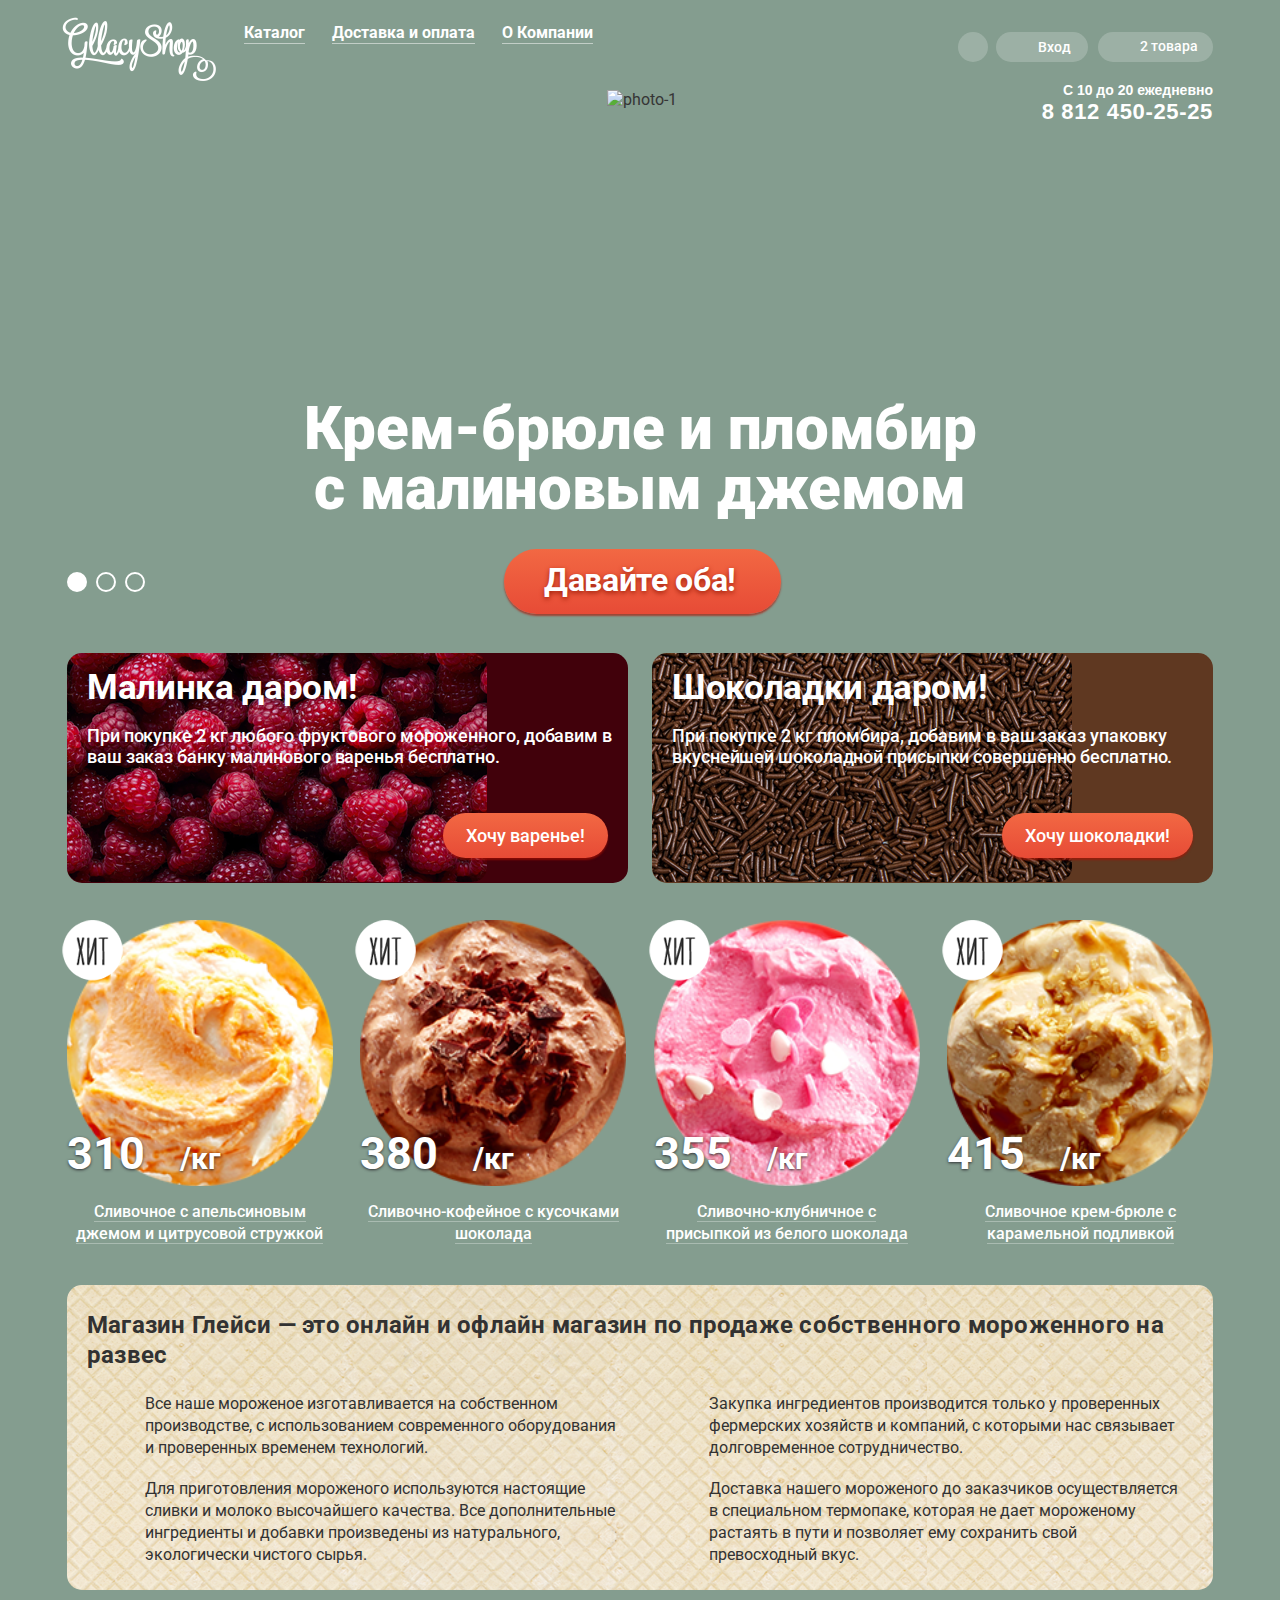
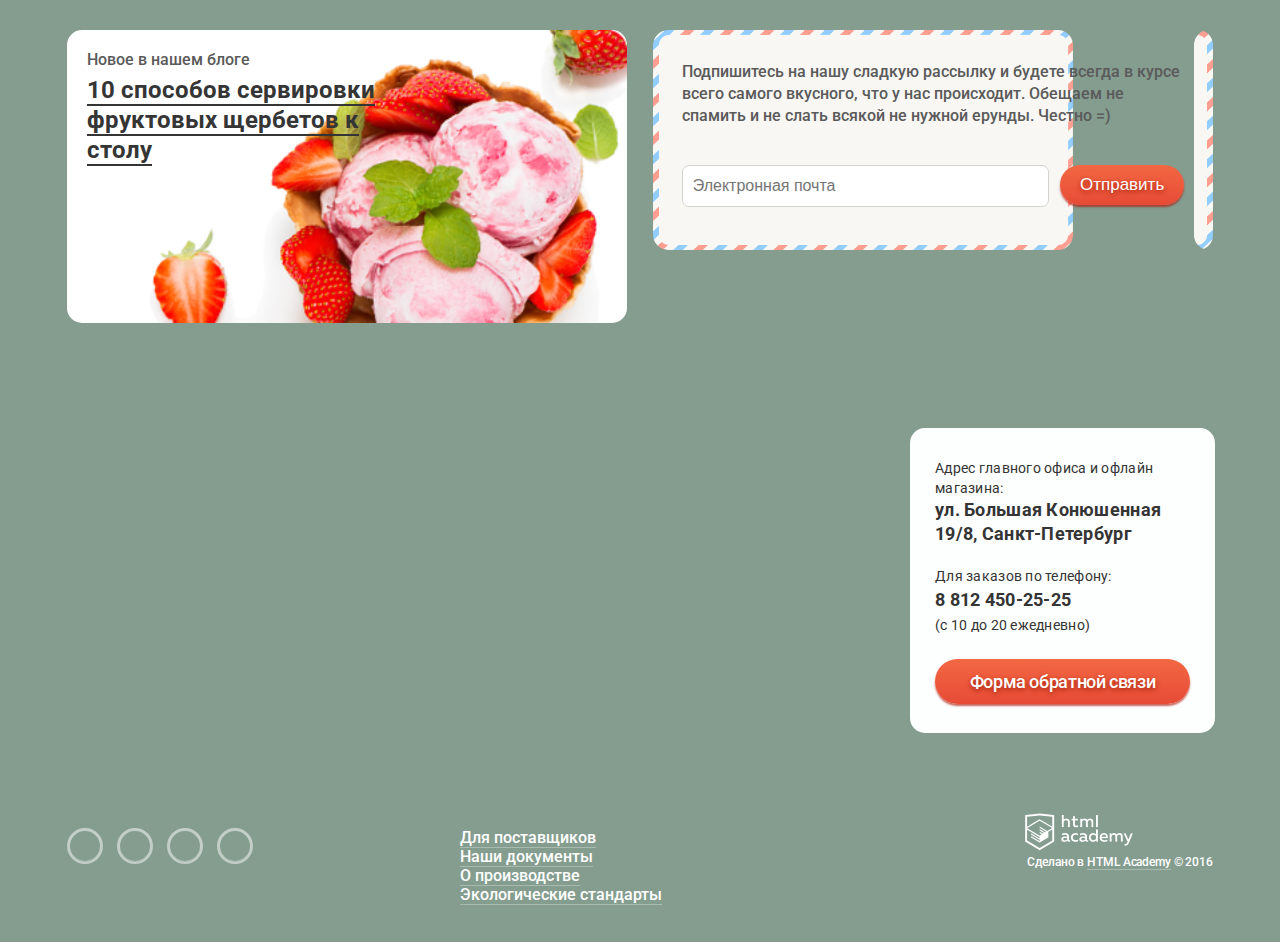
==== commit 7488a5d0: "update. Try-1, ver-1" ====
--- a/index.html
+++ b/index.html
@@ -3,8 +3,8 @@
 	<head>
 		<meta charset="utf-8">
 		<link href='https://fonts.googleapis.com/css?family=Roboto:400,900,700,500,300&subset=latin,cyrillic' rel='stylesheet' type='text/css'>
-		<link rel="stylesheet" type="text/css" href="css/normalize.css" media="all" />
-		<link rel="stylesheet" type="text/css" href="css/style.css" media="all" />
+		<link rel="stylesheet" type="text/css" href="css/normalize.css" media="all">
+		<link rel="stylesheet" type="text/css" href="css/style.css" media="all">
 		<title>HTML Academy: Глейси</title>
 	</head>
 	<body class="bg-1-light nojs">
@@ -14,17 +14,17 @@
 				<span class="header__topmenu-logo"><img src="img/logo.png" width="154" height="64" alt="Главная" /></span>
 
 				<ul class="header__topmenu-list">
-					<li class="parent"><a href="">Каталог</a>
-						<ul>
-							<li><a href="">Новинки</a></li>
-							<li><a href="catalog.html">Сливочное</a></li>
-							<li><a href="">Щербеты</a></li>
-							<li><a href="">Фруктовый лёд</a></li>
-							<li><a href="">Мелорин</a></li>
+					<li class="header__topmenu-li parent"><a href="">Каталог</a>
+						<ul class="header__topmenu-list--deep">
+							<li class="header__topmenu-li--deep"><a href="">Новинки</a></li>
+							<li class="header__topmenu-li--deep"><a href="catalog.html">Сливочное</a></li>
+							<li class="header__topmenu-li--deep"><a href="">Щербеты</a></li>
+							<li class="header__topmenu-li--deep"><a href="">Фруктовый лёд</a></li>
+							<li class="header__topmenu-li--deep"><a href="">Мелорин</a></li>
 						</ul>
 					</li>
-					<li><a href="">Доставка и оплата</a></li>
-					<li><a href="">О Компании</a></li>
+					<li class="header__topmenu-li"><a href="">Доставка и оплата</a></li>
+					<li class="header__topmenu-li"><a href="">О Компании</a></li>
 				</ul>
 			</nav>
 			<div class="header__info">
@@ -161,11 +161,11 @@
 					<div class="catalog__img">
 						<img src="img/hit-ice-1.png" width="267" height="270" alt="hit__img-1">
 						<div class="catalog__price">
-							310<b>р</b><span>/кг</span>
+							310<b class="catalog__price-rub">р</b><span>/кг</span>
 						</div>
 					</div>
 					<div class="catalog__desc">
-						<a href="#"><span>Сливочное с апельсиновым джемом и цитрусовой стружкой</span></a>
+						<a class="catalog__desc-link" href="#"><span>Сливочное с апельсиновым джемом и цитрусовой стружкой</span></a>
 					</div>
 					<a href="" class="readmore btn-red">Быстрый просмотр</a>
 				</div>
@@ -173,11 +173,11 @@
 					<div class="catalog__img">
 						<img src="img/hit-ice-2.png" width="267" height="270" alt="hit__img-2">
 						<div class="catalog__price">
-							380<b>р</b><span>/кг</span>
+							380<b class="catalog__price-rub">р</b><span>/кг</span>
 						</div>
 					</div>
 					<div class="catalog__desc">
-						<a href="#"><span>Сливочно-кофейное с кусочками шоколада</span></a>
+						<a class="catalog__desc-link" href="#"><span>Сливочно-кофейное с кусочками шоколада</span></a>
 					</div>
 					<a href="" class="readmore btn-red">Быстрый просмотр</a>
 				</div>
@@ -185,11 +185,11 @@
 					<div class="catalog__img">
 						<img src="img/hit-ice-3.png" width="267" height="270" alt="hit__img-3">
 						<div class="catalog__price">
-							355<b>р</b><span>/кг</span>
+							355<b class="catalog__price-rub">р</b><span>/кг</span>
 						</div>
 					</div>
 					<div class="catalog__desc">
-						<a href="#"><span>Сливочно-клубничное с присыпкой из белого шоколада</span></a>
+						<a class="catalog__desc-link" href="#"><span>Сливочно-клубничное с присыпкой из белого шоколада</span></a>
 					</div>
 					<a href="" class="readmore btn-red">Быстрый просмотр</a>
 				</div>
@@ -197,11 +197,11 @@
 					<div class="catalog__img">
 						<img src="img/hit-ice-4.png" width="267" height="270" alt="hit__img-4">
 						<div class="catalog__price">
-							415<b>р</b><span>/кг</span>
+							415<b class="catalog__price-rub">р</b><span>/кг</span>
 						</div>
 					</div>
 					<div class="catalog__desc">
-						<a href="#"><span>Сливочное крем-брюле с карамельной подливкой</span></a>
+						<a class="catalog__desc-link" href="#"><span>Сливочное крем-брюле с карамельной подливкой</span></a>
 					</div>
 					<a href="" class="readmore btn-red">Быстрый просмотр</a>
 				</div>
--- a/css/style.css
+++ b/css/style.css
@@ -143,7 +143,7 @@
 	list-style: none;
 }
 
-.header__topmenu-list > li {
+.header__topmenu-li {
 	display: inline-block;
 	min-height: 51px;
 	margin-left: 3px;
@@ -151,7 +151,7 @@
 	position: relative;
 }
 
-.header__topmenu-list > li > a {
+.header__topmenu-li > a {
 	display: inline-block;
 	position: relative;
 	color: #fff;
@@ -165,34 +165,33 @@
 	border: none;
 }
 
-.header__topmenu-list > li > a:after {
+.header__topmenu-li > a:after {
 	content: '';
 	display: block;
 	width: 100%;
 	border-bottom: 1px solid rgba(255,255,255,0.5);
 }
 
-.header__topmenu-list > li > a:hover {
+.header__topmenu-li > a:hover {
 	background: #f7f6f3;
 	color: #333;
 }
 
-.header__topmenu-list > li > a:active {
+.header__topmenu-li > a:active {
 	background: #f7f6f3;
 	color: #333;
 	box-shadow: 0 -2px 1px #696969;
 }
 
-.header__topmenu-list > li > a:hover::after {
+.header__topmenu-li > a:hover::after {
 	border-color: #f7f6f3;
 }
 
-.header__topmenu-list > .active > a::after
- {
+.header__topmenu-li.active > a::after {
 	border: none;
 }
 
-.header__topmenu-list ul {
+.header__topmenu-list--deep {
 	position: absolute;
 	list-style: none;
 	margin: 5px 0 0 -10px;
@@ -204,21 +203,21 @@
 	display: none;
 }
 
-.header__topmenu-list > .parent:hover > ul {
+.header__topmenu-li.parent:hover > .header__topmenu-list--deep {
 	display: block;
 }
 
-.header__topmenu-list > .active > a {
+.header__topmenu-li.active > a {
 	background: #d07058;
 	color: #fff;
 }
 
-.header__topmenu-list ul li {
+.header__topmenu-list li {
 	padding: 0px;
 	position: relative;
 }
 
-.header__topmenu-list ul li a {
+.header__topmenu-li--deep a {
 	text-decoration: none;
 	color: #343434;
 
@@ -232,11 +231,12 @@
 	border: none;
 }
 
-.header__topmenu-list ul li:first-child a {
+.header__topmenu-li--deep:first-child a {
 	font-weight: bold;
-}
-
-.header__topmenu-list ul li:first-child a::after {
+	height: 28px;
+}
+
+.header__topmenu-li--deep:first-child a::after {
 	content: '';
 	display: block;
 	width: 120%;
@@ -244,15 +244,15 @@
 	border-bottom: 1px solid #d1d0ce;
 }
 
-.header__topmenu-list ul li a:hover {
+.header__topmenu-li--deep a:hover {
 	background: #fbded8;
 }
 
-.header__topmenu-list ul li a:active {
+.header__topmenu-li--deep a:active {
 	background: #f6b5a5;
 }
 
-.header__topmenu-list ul li.active a {
+.header__topmenu-li--deep.active a {
 	background: #d07058;
 	color: #fff;
 }
@@ -319,9 +319,18 @@
 	padding: 0px 11px;
 	box-sizing: border-box;
 	border-radius: 5px;
-
 	color: #999;
 	font-size: 14px;
+}
+
+.header__search-input:hover {
+	border: 2px solid #c7c6c3;
+	padding: 0px 10px;
+}
+
+.header__search-input:focus {
+	border: 2px solid #8fbdec;
+	padding: 0px 10px;
 }
 
 .header__info-search:hover {
@@ -401,10 +410,21 @@
 	padding: 0px 11px;
 	box-sizing: border-box;
 	border-radius: 5px;
-
 	color: #999;
 	font-size: 14px;
 	margin-bottom: 10px;
+}
+
+.header__login-mail:hover,
+.header__login-passwd:hover {
+	border: 2px solid #c7c6c3;
+	padding: 0px 10px;
+}
+
+.header__login-mail:focus,
+.header__login-passwd:focus {
+	border: 2px solid #8fbdec;
+	padding: 0px 10px;
 }
 
 .header__login-links {
@@ -885,7 +905,7 @@
 	position: relative;
 }
 
-.catalog__item .catalog__img img {
+.catalog__img img {
 	height: auto;
 	z-index: 1;
 }
@@ -913,7 +933,7 @@
 	margin-left: 5px;
 }
 
-.catalog__desc a {
+.catalog__desc-link {
 	font-size: 16px;
 	line-height: 22px;
 	display: inline-block;
@@ -921,15 +941,15 @@
 	border: none;
 }
 
-.catalog__item a span {
+.catalog__desc-link span {
 	border-bottom: 1px solid #a9bbb1;
 }
 
-.catalog__desc a:hover {
-	color: #fff;
-}
-
-.catalog__item a:hover span {
+.catalog__desc-link:hover {
+	color: #fff;
+}
+
+.catalog__desc-link:hover span {
 	border: none;
 }
 
@@ -1107,6 +1127,16 @@
 	font-weight: 500;
 }
 
+.news__input-mail:hover {
+	border: 2px solid #c7c6c3;
+	padding: 0 9px;
+}
+
+.news__input-mail:focus {
+	border: 2px solid #8fbdec;
+	padding: 0 9px;
+}
+
 @media (max-width: 1090px) and (min-width: 600px) {
 	.news__input-mail {
 		width: 63%;
@@ -1197,10 +1227,14 @@
 	display: inline;
 }
 
-.breadcrumbs li a,
-.breadcrumbs li span {
+.breadcrumbs a,
+.breadcrumbs span {
 	color: #fff;
 	font-size: 14px;
+}
+
+.breadcrumbs a:hover {
+	color: #ffbc9e;
 }
 
 .breadcrumbs li::after {
@@ -1223,7 +1257,7 @@
 }
 
 .filters {
-	margin-bottom: 40px;
+	margin-bottom: 43px;
 	line-height: 0;
 	font-size: 0;
 }
@@ -1240,7 +1274,7 @@
 .filters__label-mixins {
 	color: #fff;
 	font-size: 14px;
-	line-height: 18px;
+	line-height: 15px;
 	margin-bottom: 6px;
 	font-weight: 500;
 	padding-left: 16px;
@@ -1502,6 +1536,10 @@
 	top: 2px;
 }
 
+.filters__wrap-mixins {
+	position: relative;
+}
+
 .catalog__items-row::before,
 .catalog__items-row::after {
 	content: '';
@@ -1513,7 +1551,7 @@
 	width: 23.1%;
 	float: left;
 	text-align: center;
-	padding: 0 0 75px 0;
+	padding: 0 0 80px 0;
 	position: relative;
 	margin-bottom: -40px;
 }
@@ -1523,22 +1561,22 @@
 }
 
 .catalog-page .catalog__price {
-	bottom: 11px;
+	bottom: 8px;
 	top: auto;
 }
 
-.catalog-page .catalog__price b {
+.catalog-page .catalog__price-rub {
 	font-size: 0;
 	line-height: 90px;
 	margin-left: 5px;
 }
 
-.catalog-page .catalog__desc a {
+.catalog-page .catalog__desc-link {
 	margin-top: -5px;
 }
 
 .content__footer {
-	margin-top: 41px;
+	margin-top: 31px;
 }
 
 .pagination {
@@ -1557,15 +1595,15 @@
 	text-align: center;
 }
 
-.pagination li.prev {
+.pagination__prev {
 	margin-right: 15px;
 }
 
-.pagination li.next {
+.pagination__next {
 	margin-left: 15px;
 }
 
-.pagination li.active span {
+.pagination__num.active .pagination__unactive {
 	width: 26px;
 	line-height: 26px;
 	display: inline-block;
@@ -1577,31 +1615,27 @@
 	font-size: 16px;
 }
 
-.pagination a {
+.pagination__link {
 	border: none;
 	line-height: 28px;
 	display: inline-block;
 	font-size: 16px;
 }
 
-.pagination li.num a {
+.pagination__num .pagination__link {
 	width: 24px;
 }
 
-.pagination li.prev a,
-.pagination li.next a,
-.pagination li.prev span,
-.pagination li.next span {
+.pagination__prev .pagination__link,
+.pagination__next .pagination__link,
+.pagination__prev .pagination__unactive,
+.pagination__next .pagination__unactive {
 	font-size: 26px;
 }
 
-.pagination li.prev span,
-.pagination li.next span {
+.pagination__prev .pagination__unactive,
+.pagination__next .pagination__unactive {
 	color: #9db1a5;
-}
-
-.filters__wrap-mixins {
-	position: relative;
 }
 
 .footer {
@@ -1697,23 +1731,23 @@
 	margin: 0 auto;
 }
 
-.footer__bootmenu-list li {
+.footer__bootmenu-li {
 	display: inline-block;
 	padding-left: 30px;
 	box-sizing: border-box;
 	min-width: 140px;
 }
 
-.footer__bootmenu-list li.active {
+.footer__bootmenu-li.active {
 	background: url('../img/sprite.png') no-repeat 7px -44px;
 }
 
-.footer__bootmenu-list li.active a {
+.footer__bootmenu-li.active .footer__bootmenu-link {
 	font-weight: 700;
 	color: #fff;
 }
 
-.footer__bootmenu-list a {
+.footer__bootmenu-link {
 	display: inline-block;
 	vertical-align: top;
 	color: #fff;
@@ -1723,7 +1757,7 @@
 	font-weight: 500;
 }
 
-ul.footer__bootmenu-list a:hover {
+.footer__bootmenu-list .footer__bootmenu-link:hover {
 	color: #ffbc9e;
 }
 
@@ -1759,23 +1793,55 @@
 	z-index: 20;
 }
 
+@keyframes bounce {
+  0%   {
+    transform: translateY(-4000px);
+  }
+  70%  {
+    transform: translateY(30px);
+  }
+  90%  {
+    transform: translateY(-10px);
+  }
+  100% {
+    transform: translateY(0);
+  }
+}
+
+@keyframes close {
+  0% {
+    transform: translateY(0);
+  }
+  30%  {
+    transform: translateY(30px);
+  }
+  100%   {
+    transform: translateY(-4000px);
+  }
+}
+
 .map__modal {
-  position: absolute;
-  top: -100px;
-  left: 37%;
-  padding: 20px;
-  display: none;
-  width: 480px;
-  min-height: 380px;
-  color: #000000;
-  background: #f8f7f4;
-  border-radius: 15px;
-  box-shadow: 0 30px 50px rgba(0, 0, 0, 0.7);
-  z-index: 21;
+	position: absolute;
+	transform: translateY(-4000px);
+	top: -100px;
+	left: 37%;
+	padding: 20px;
+	width: 480px;
+	min-height: 380px;
+	color: #000000;
+	background: #f8f7f4;
+	border-radius: 15px;
+	box-shadow: 0 30px 50px rgba(0, 0, 0, 0.7);
+	z-index: 21;
 }
 
 .map__modal.active {
-	display: block;
+	animation: bounce 0.8s;
+    transform: translateY(0);
+}
+
+.map__modal.close {
+	animation: close 1s;
 }
 
 .map__modal-header {
